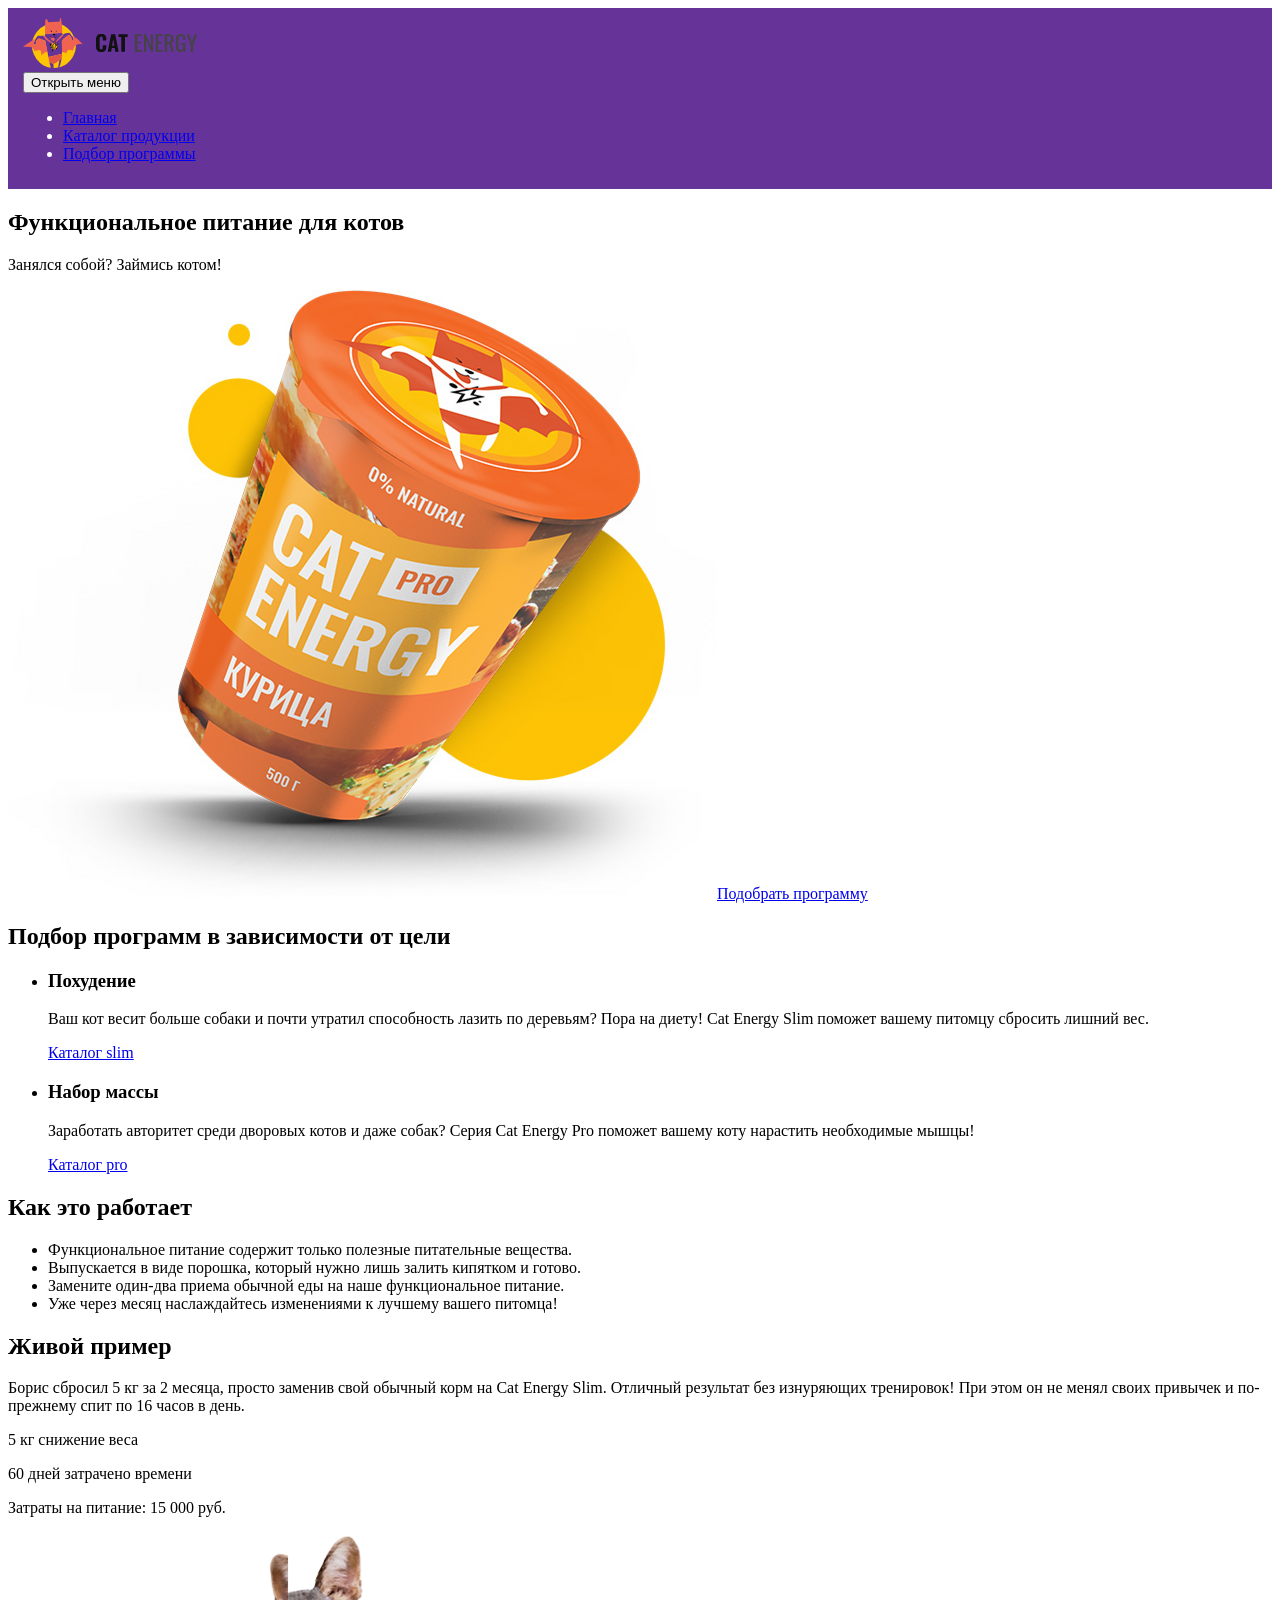
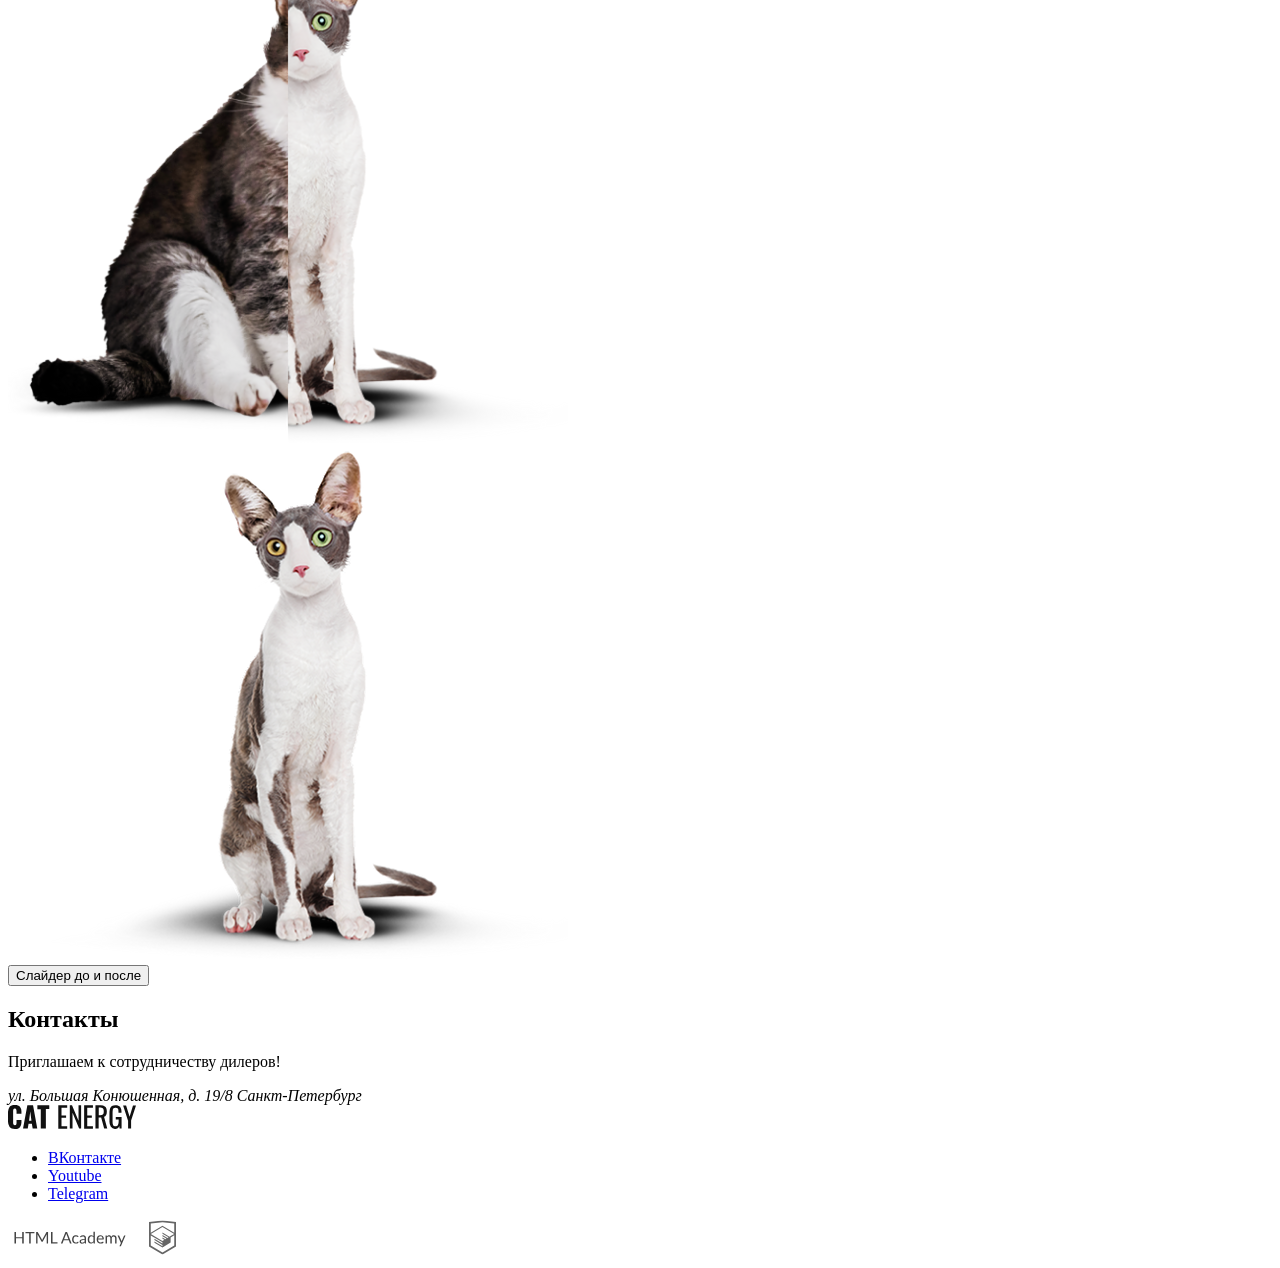
==== index.html @ 1ca6eec4 "Deploying to gh-pages from @ progkuchumov/2693979-cat-energy-2@5188cb5545fd510f7fef86320daac2f54db0b" ====
<!DOCTYPE html><html class="page" lang="ru"><head><meta charset="UTF-8"><title>Cat energy</title><meta name="viewport" content="width=device-width,initial-scale=1"><link rel="stylesheet" href="styles/styles.css"><script src="scripts/index.js" defer="defer"></script></head><body class="page__body"><header class="header"><a class="logo" href="index.html"><picture><source media="(min-width: 1440px)" width="202" height="59" type="image/svg+xml" srcset="images/logo-desktop.svg"><source media="(min-width: 768px)" width="174" height="50" type="image/svg+xml" srcset="images/logo-tablet.svg"><img src="images/logo-mobile.svg" width="190" height="38" alt="Cat energy"></picture></a><nav class="main-navigation"><button class="main-navigation__toggle" type="button"><span class="visually-hidden">Открыть меню</span></button><ul class="main-navigation__list list-reset"><li class="main-navigation__item"><a class="main-navigation__link main-navigation__link--current" href="index.html">Главная</a></li><li class="main-navigation__item"><a class="main-navigation__link" href="catalog.html">Каталог продукции</a></li><li class="main-navigation__item"><a class="main-navigation__link" href="choose.html">Подбор программы</a></li></ul></nav></header><main class="main"><section class="hero"><h1 class="hero__title title">Функциональное питание для котов</h1><p class="hero__subtitle subtitle">Занялся собой? Займись котом!</p><picture><source media="(min-width: 1440px)" width="552" height="499" type="image/png" srcset="images/hero-image-desktop@1x.png, images/hero-image-desktop@2x.png 2x"><source media="(min-width: 768px)" width="709" height="609" type="image/png" srcset="images/hero-image-tablet@1x.png, images/hero-image-tablet@2x.png 2x"><img class="hero__image" src="images/hero-image-mobile@1x.png" srcset="images/hero-image-mobile@2x.png 2x" width="280" height="270" alt="Cat Energy pro со вкусом курицы"></picture><a class="hero__button button" href="choose.html">Подобрать программу</a></section><section class="catalog-promo"><h2 class="visually-hidden">Подбор программ в зависимости от цели</h2><ul class="catalog-promo__list list-reset"><li class="catalog-promo__item"><h3 class="catalog-promo__title catalog-promo__title--primary title">Похудение</h3><p class="catalog-promo__text">Ваш кот весит больше собаки и почти утратил способность лазить по деревьям? Пора на диету! Cat Energy Slim поможет вашему питомцу сбросить лишний вес.</p><a class="catalog-promo__link" href="catalog.html">Каталог slim</a></li><li class="catalog-promo__item"><h3 class="catalog-promo__title catalog-promo__title--secondary title">Набор массы</h3><p class="catalog-promo__text">Заработать авторитет среди дворовых котов и даже собак? Серия Cat Energy Pro поможет вашему коту нарастить необходимые мышцы!</p><a class="catalog-promo__link" href="catalog.html">Каталог pro</a></li></ul></section><section class="advantages"><h2 class="advantages__title title">Как это работает</h2><ul class="advantages__list list-reset"><li class="advantages__item advantages__item--first">Функциональное питание содержит только полезные питательные вещества.</li><li class="advantages__item advantages__item--second">Выпускается в виде порошка, который нужно лишь залить кипятком и готово.</li><li class="advantages__item advantages__item--third">Замените один-два приема обычной еды на наше функциональное питание.</li><li class="advantages__item advantages__item--fourth">Уже через месяц наслаждайтесь изменениями к лучшему вашего питомца!</li></ul></section><section class="example"><h2 class="example__title title">Живой пример</h2><p class="example__text">Борис сбросил 5 кг за 2 месяца, просто заменив свой обычный корм на Cat Energy Slim. Отличный результат без изнуряющих тренировок! При этом он не менял своих привычек и по-прежнему спит по 16 часов в день.</p><p class="example__result result"><span class="result__accent">5 кг</span> снижение веса</p><p class="example__result result"><span class="result__accent">60 дней</span> затрачено времени</p><p class="example__expenses">Затраты на питание: 15 000 руб.</p><div class="example__result-slider slider"><div class="slider__slide slider__slide--before"><picture><source media="(min-width: 768px)" width="560" height="512" type="image/png" srcset="images/cat-slider-before-tablet-desktop@1x.png, images/cat-slider-before-tablet-desktop@2x.png 2x"><img src="images/cat-slider-before-mobile@1x.png" srcset="images/cat-slider-before-mobile@2x.png 2x" width="280" height="256" alt="Кот до похудения"></picture></div><div class="slider__slide slider__slide--after"><picture><source media="(min-width: 768px)" width="560" height="512" type="image/png" srcset="images/cat-slider-after-tablet-desktop@1x.png, images/cat-slider-after-tablet-desktop@2x.png 2x"><img src="images/cat-slider-after-mobile@1x.png" srcset="images/cat-slider-after-mobile@2x.png 2x" width="280" height="256" alt="Кот после похудения"></picture></div><button class="slider__button" type="button"><span class="visually-hidden">Слайдер до и после</span></button></div></section><section class="contacts"><h2 class="visually-hidden">Контакты</h2><p class="contacts__description">Приглашаем к сотрудничеству дилеров!</p><address class="contacts__address">ул. Большая Конюшенная, д. 19/8 Санкт-Петербург</address><div class="contacts__map"></div></section></main><footer class="footer"><a class="footer__logo" href="index.html"><img src="images/footer-logo.svg" width="128" height="24" alt="Cat energy"></a><ul class="footer__social social"><li class="social__item"><a class="social__link social__link--vk" href="https://vk.com/htmlacademy"><span class="visually-hidden">ВКонтакте</span></a></li><li class="social__item"><a class="social__link social__link--youtube" href="https://www.youtube.com/user/htmlacademyru"><span class="visually-hidden">Youtube</span></a></li><li class="social__item"><a class="social__link social__link--telegram" href="https://t.me/htmlacademy"><span class="visually-hidden">Telegram</span></a></li></ul><a class="footer__html-academy" href="https://htmlacademy.ru/"><picture><source media="(min-width: 768px)" width="168" height="37" type="image/svg+xml" srcset="images/html-academy-logo-tablet-desktop.svg"><img src="images/html-academy-logo-mobile.svg" width="280" height="34" alt="HTML Academy"></picture></a></footer></body></html>
---- styles/styles.css ----
.header{color:#fff;background-color:#639;padding:10px 15px}
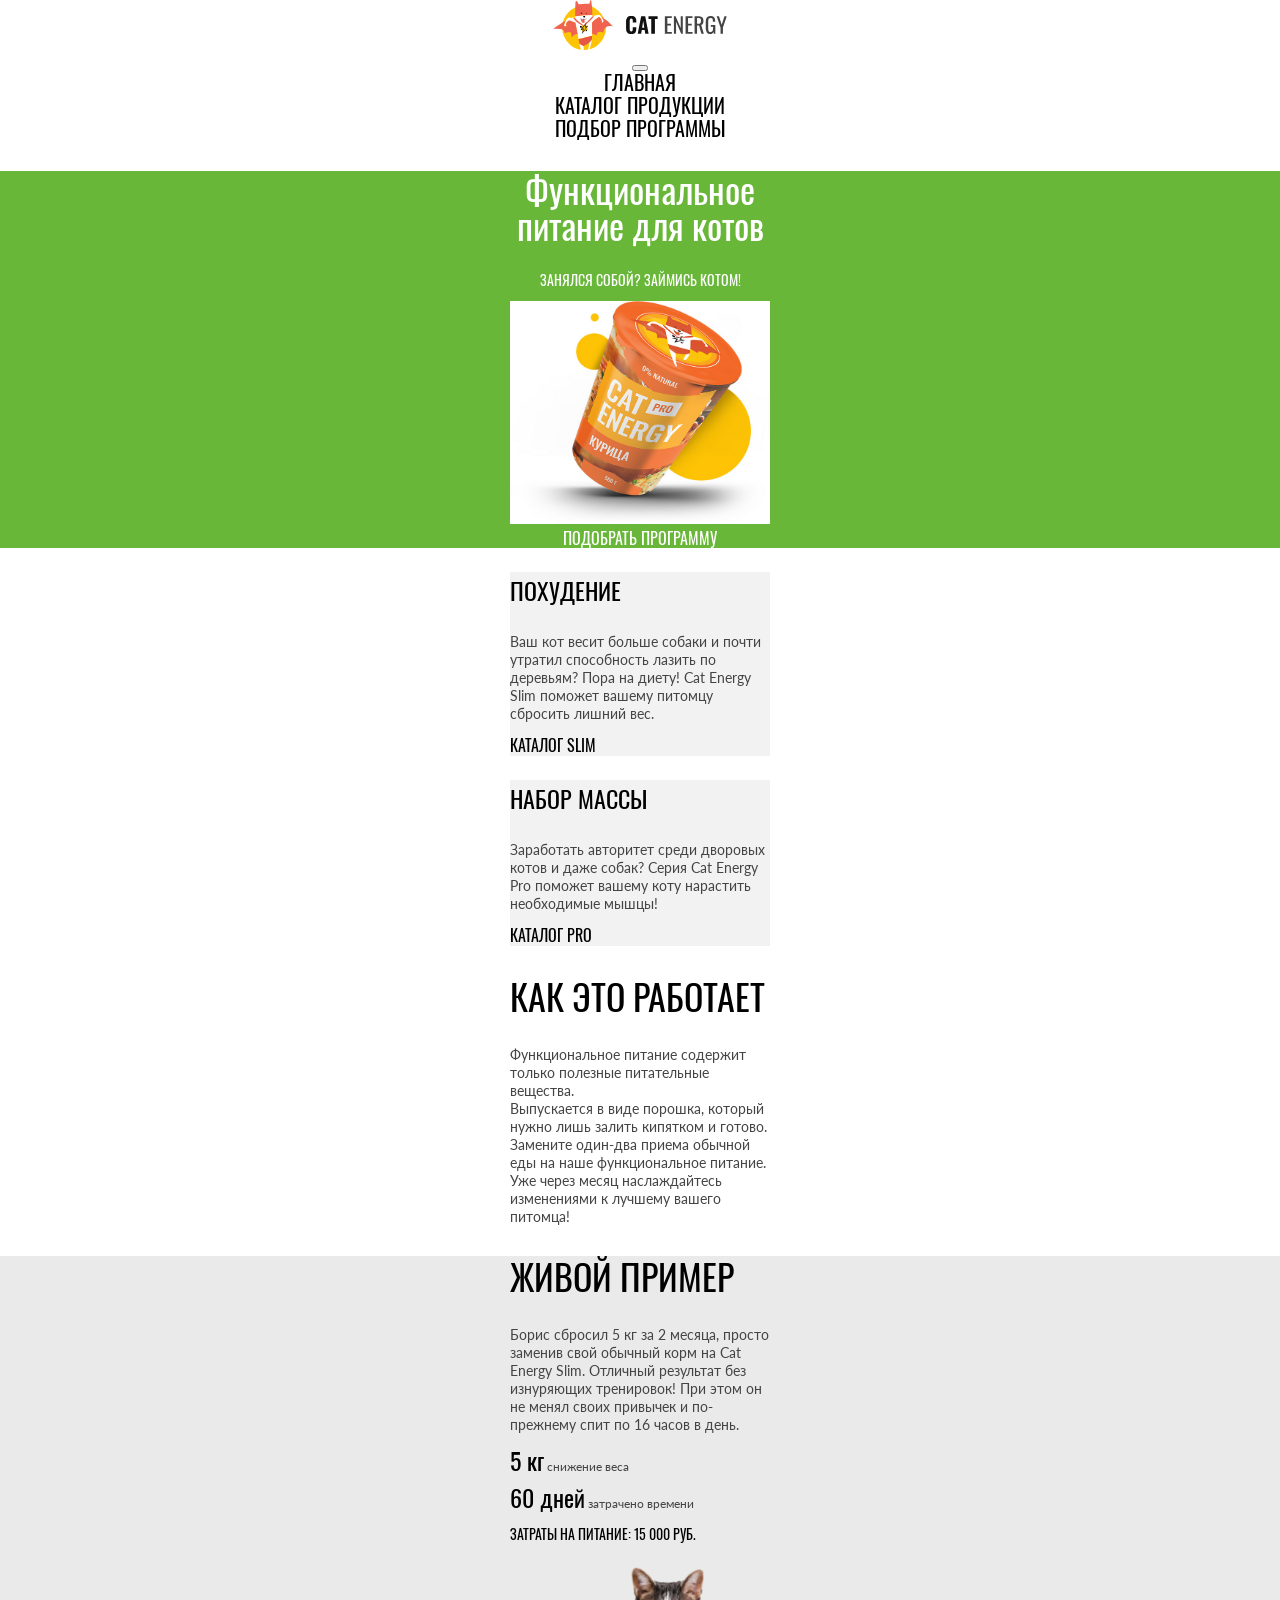
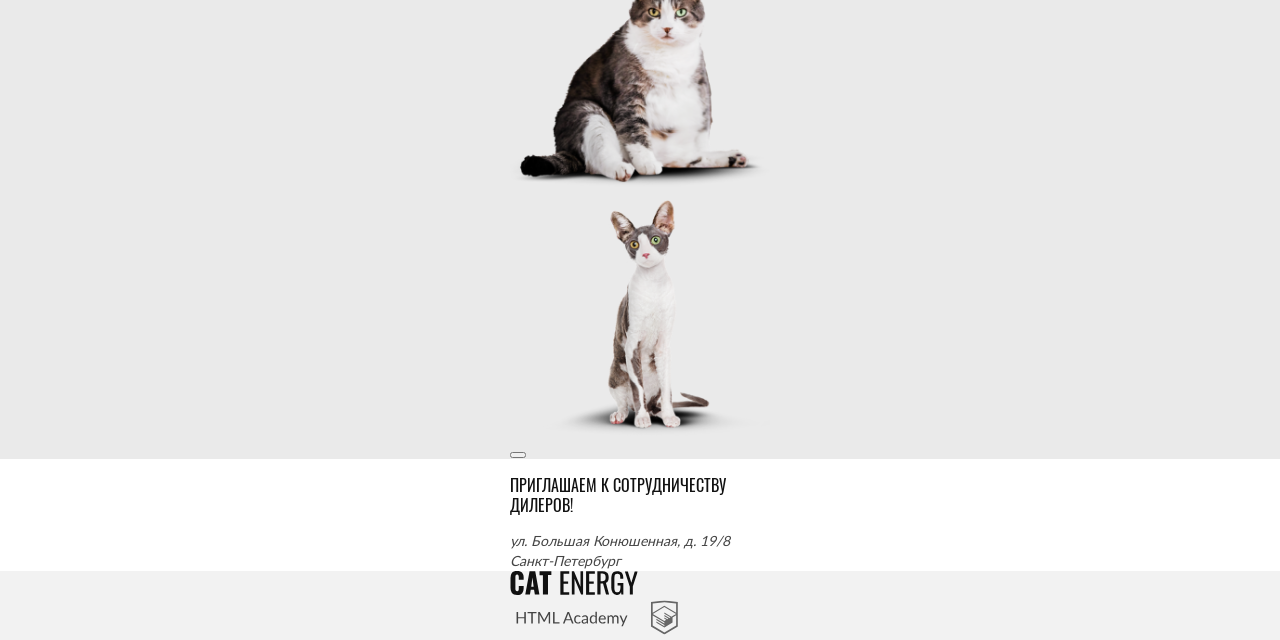
==== commit 53d2524b: "Deploying to gh-pages from @ progkuchumov/2693979-cat-energy-2@ab05da2474a38be253e4e93cb36af261004c0" ====
--- a/index.html
+++ b/index.html
@@ -1 +1 @@
-<!DOCTYPE html><html class="page" lang="ru"><head><meta charset="UTF-8"><title>Cat energy</title><meta name="viewport" content="width=device-width,initial-scale=1"><link rel="stylesheet" href="styles/styles.css"><script src="scripts/index.js" defer="defer"></script></head><body class="page__body"><header class="header"><a class="logo" href="index.html"><picture><source media="(min-width: 1440px)" width="202" height="59" type="image/svg+xml" srcset="images/logo-desktop.svg"><source media="(min-width: 768px)" width="174" height="50" type="image/svg+xml" srcset="images/logo-tablet.svg"><img src="images/logo-mobile.svg" width="190" height="38" alt="Cat energy"></picture></a><nav class="main-navigation"><button class="main-navigation__toggle" type="button"><span class="visually-hidden">Открыть меню</span></button><ul class="main-navigation__list list-reset"><li class="main-navigation__item"><a class="main-navigation__link main-navigation__link--current" href="index.html">Главная</a></li><li class="main-navigation__item"><a class="main-navigation__link" href="catalog.html">Каталог продукции</a></li><li class="main-navigation__item"><a class="main-navigation__link" href="choose.html">Подбор программы</a></li></ul></nav></header><main class="main"><section class="hero"><h1 class="hero__title title">Функциональное питание для котов</h1><p class="hero__subtitle subtitle">Занялся собой? Займись котом!</p><picture><source media="(min-width: 1440px)" width="552" height="499" type="image/png" srcset="images/hero-image-desktop@1x.png, images/hero-image-desktop@2x.png 2x"><source media="(min-width: 768px)" width="709" height="609" type="image/png" srcset="images/hero-image-tablet@1x.png, images/hero-image-tablet@2x.png 2x"><img class="hero__image" src="images/hero-image-mobile@1x.png" srcset="images/hero-image-mobile@2x.png 2x" width="280" height="270" alt="Cat Energy pro со вкусом курицы"></picture><a class="hero__button button" href="choose.html">Подобрать программу</a></section><section class="catalog-promo"><h2 class="visually-hidden">Подбор программ в зависимости от цели</h2><ul class="catalog-promo__list list-reset"><li class="catalog-promo__item"><h3 class="catalog-promo__title catalog-promo__title--primary title">Похудение</h3><p class="catalog-promo__text">Ваш кот весит больше собаки и почти утратил способность лазить по деревьям? Пора на диету! Cat Energy Slim поможет вашему питомцу сбросить лишний вес.</p><a class="catalog-promo__link" href="catalog.html">Каталог slim</a></li><li class="catalog-promo__item"><h3 class="catalog-promo__title catalog-promo__title--secondary title">Набор массы</h3><p class="catalog-promo__text">Заработать авторитет среди дворовых котов и даже собак? Серия Cat Energy Pro поможет вашему коту нарастить необходимые мышцы!</p><a class="catalog-promo__link" href="catalog.html">Каталог pro</a></li></ul></section><section class="advantages"><h2 class="advantages__title title">Как это работает</h2><ul class="advantages__list list-reset"><li class="advantages__item advantages__item--first">Функциональное питание содержит только полезные питательные вещества.</li><li class="advantages__item advantages__item--second">Выпускается в виде порошка, который нужно лишь залить кипятком и готово.</li><li class="advantages__item advantages__item--third">Замените один-два приема обычной еды на наше функциональное питание.</li><li class="advantages__item advantages__item--fourth">Уже через месяц наслаждайтесь изменениями к лучшему вашего питомца!</li></ul></section><section class="example"><h2 class="example__title title">Живой пример</h2><p class="example__text">Борис сбросил 5 кг за 2 месяца, просто заменив свой обычный корм на Cat Energy Slim. Отличный результат без изнуряющих тренировок! При этом он не менял своих привычек и по-прежнему спит по 16 часов в день.</p><p class="example__result result"><span class="result__accent">5 кг</span> снижение веса</p><p class="example__result result"><span class="result__accent">60 дней</span> затрачено времени</p><p class="example__expenses">Затраты на питание: 15 000 руб.</p><div class="example__result-slider slider"><div class="slider__slide slider__slide--before"><picture><source media="(min-width: 768px)" width="560" height="512" type="image/png" srcset="images/cat-slider-before-tablet-desktop@1x.png, images/cat-slider-before-tablet-desktop@2x.png 2x"><img src="images/cat-slider-before-mobile@1x.png" srcset="images/cat-slider-before-mobile@2x.png 2x" width="280" height="256" alt="Кот до похудения"></picture></div><div class="slider__slide slider__slide--after"><picture><source media="(min-width: 768px)" width="560" height="512" type="image/png" srcset="images/cat-slider-after-tablet-desktop@1x.png, images/cat-slider-after-tablet-desktop@2x.png 2x"><img src="images/cat-slider-after-mobile@1x.png" srcset="images/cat-slider-after-mobile@2x.png 2x" width="280" height="256" alt="Кот после похудения"></picture></div><button class="slider__button" type="button"><span class="visually-hidden">Слайдер до и после</span></button></div></section><section class="contacts"><h2 class="visually-hidden">Контакты</h2><p class="contacts__description">Приглашаем к сотрудничеству дилеров!</p><address class="contacts__address">ул. Большая Конюшенная, д. 19/8 Санкт-Петербург</address><div class="contacts__map"></div></section></main><footer class="footer"><a class="footer__logo" href="index.html"><img src="images/footer-logo.svg" width="128" height="24" alt="Cat energy"></a><ul class="footer__social social"><li class="social__item"><a class="social__link social__link--vk" href="https://vk.com/htmlacademy"><span class="visually-hidden">ВКонтакте</span></a></li><li class="social__item"><a class="social__link social__link--youtube" href="https://www.youtube.com/user/htmlacademyru"><span class="visually-hidden">Youtube</span></a></li><li class="social__item"><a class="social__link social__link--telegram" href="https://t.me/htmlacademy"><span class="visually-hidden">Telegram</span></a></li></ul><a class="footer__html-academy" href="https://htmlacademy.ru/"><picture><source media="(min-width: 768px)" width="168" height="37" type="image/svg+xml" srcset="images/html-academy-logo-tablet-desktop.svg"><img src="images/html-academy-logo-mobile.svg" width="280" height="34" alt="HTML Academy"></picture></a></footer></body></html>+<!DOCTYPE html><html class="page" lang="ru"><head><meta charset="UTF-8"><title>Cat energy</title><meta name="viewport" content="width=device-width,initial-scale=1"><link rel="stylesheet" href="styles/styles.css"><link rel="icon" href="favicon.ico"><link rel="icon" href="favicons/icon.svg" type="image/svg+xml"><link rel="apple-touch-icon" href="favicons/180.png"><link rel="manifest" href="manifest.webmanifest"><script src="scripts/index.js" defer="defer"></script></head><body class="page__body"><header class="header page__container"><a class="logo" href="index.html"><picture><source media="(min-width: 1440px)" width="202" height="59" type="image/svg+xml" srcset="images/logo-desktop.svg"><source media="(min-width: 768px)" width="174" height="50" type="image/svg+xml" srcset="images/logo-tablet.svg"><img src="images/logo-mobile.svg" width="190" height="38" alt="Cat energy"></picture></a><nav class="main-navigation"><button class="main-navigation__toggle" type="button"><span class="visually-hidden">Открыть меню</span></button><ul class="main-navigation__list list-reset"><li class="main-navigation__item"><a class="main-navigation__link main-navigation__link--current" href="index.html">Главная</a></li><li class="main-navigation__item"><a class="main-navigation__link" href="catalog.html">Каталог продукции</a></li><li class="main-navigation__item"><a class="main-navigation__link" href="choose.html">Подбор программы</a></li></ul></nav></header><main class="main"><section class="hero"><div class="page__container"><h1 class="hero__title">Функциональное питание для котов</h1><p class="hero__subtitle">Занялся собой? Займись котом!</p><picture><source media="(min-width: 1440px)" width="552" height="499" type="image/png" srcset="images/hero-image-desktop@1x.png, images/hero-image-desktop@2x.png 2x"><source media="(min-width: 768px)" width="709" height="609" type="image/png" srcset="images/hero-image-tablet@1x.png, images/hero-image-tablet@2x.png 2x"><img class="hero__image" src="images/hero-image-mobile@1x.png" srcset="images/hero-image-mobile@2x.png 2x" width="280" height="270" alt="Cat Energy pro со вкусом курицы"></picture><a class="hero__button button" href="choose.html">Подобрать программу</a></div></section><section class="catalog-promo page__container"><h2 class="visually-hidden">Подбор программ в зависимости от цели</h2><ul class="catalog-promo__list list-reset"><li class="catalog-promo__item"><h3 class="catalog-promo__title catalog-promo__title--primary">Похудение</h3><p class="catalog-promo__text">Ваш кот весит больше собаки и почти утратил способность лазить по деревьям? Пора на диету! Cat Energy Slim поможет вашему питомцу сбросить лишний вес.</p><a class="catalog-promo__link" href="catalog.html">Каталог slim</a></li><li class="catalog-promo__item"><h3 class="catalog-promo__title catalog-promo__title--secondary title">Набор массы</h3><p class="catalog-promo__text">Заработать авторитет среди дворовых котов и даже собак? Серия Cat Energy Pro поможет вашему коту нарастить необходимые мышцы!</p><a class="catalog-promo__link" href="catalog.html">Каталог pro</a></li></ul></section><section class="advantages page__container"><h2 class="advantages__title">Как это работает</h2><ul class="advantages__list list-reset"><li class="advantages__item advantages__item--first">Функциональное питание содержит только полезные питательные вещества.</li><li class="advantages__item advantages__item--second">Выпускается в виде порошка, который нужно лишь залить кипятком и готово.</li><li class="advantages__item advantages__item--third">Замените один-два приема обычной еды на наше функциональное питание.</li><li class="advantages__item advantages__item--fourth">Уже через месяц наслаждайтесь изменениями к лучшему вашего питомца!</li></ul></section><section class="example"><div class="page__container"><h2 class="example__title">Живой пример</h2><p class="example__text">Борис сбросил 5 кг за 2 месяца, просто заменив свой обычный корм на Cat Energy Slim. Отличный результат без изнуряющих тренировок! При этом он не менял своих привычек и по-прежнему спит по 16 часов в день.</p><p class="example__result result"><span class="result__accent">5 кг</span> снижение веса</p><p class="example__result result"><span class="result__accent">60 дней</span> затрачено времени</p><p class="example__expenses">Затраты на питание: 15 000 руб.</p><div class="example__result-slider slider"><div class="slider__slide slider__slide--before"><picture><source media="(min-width: 768px)" width="560" height="512" type="image/png" srcset="images/cat-slider-before-tablet-desktop@1x.png, images/cat-slider-before-tablet-desktop@2x.png 2x"><img src="images/cat-slider-before-mobile@1x.png" srcset="images/cat-slider-before-mobile@2x.png 2x" width="280" height="256" alt="Кот до похудения"></picture></div><div class="slider__slide slider__slide--after"><picture><source media="(min-width: 768px)" width="560" height="512" type="image/png" srcset="images/cat-slider-after-tablet-desktop@1x.png, images/cat-slider-after-tablet-desktop@2x.png 2x"><img src="images/cat-slider-after-mobile@1x.png" srcset="images/cat-slider-after-mobile@2x.png 2x" width="280" height="256" alt="Кот после похудения"></picture></div><button class="slider__button" type="button"><span class="visually-hidden">Слайдер до и после</span></button></div></div></section><section class="contacts"><div class="page__container"><h2 class="visually-hidden">Контакты</h2><p class="contacts__description">Приглашаем к сотрудничеству дилеров!</p><address class="contacts__address">ул. Большая Конюшенная, д. 19/8 Санкт-Петербург</address></div><div class="contacts__map"></div></section></main><footer class="footer"><div class="page__container"><a class="footer__logo" href="index.html"><img src="images/footer-logo.svg" width="128" height="24" alt="Cat energy"></a><ul class="footer__social social list-reset"><li class="social__item"><a class="social__link social__link--vk" href="https://vk.com/htmlacademy"><span class="visually-hidden">ВКонтакте</span></a></li><li class="social__item"><a class="social__link social__link--youtube" href="https://www.youtube.com/user/htmlacademyru"><span class="visually-hidden">Youtube</span></a></li><li class="social__item"><a class="social__link social__link--telegram" href="https://t.me/htmlacademy"><span class="visually-hidden">Telegram</span></a></li></ul><a class="footer__html-academy" href="https://htmlacademy.ru/intensive/adaptive"><picture><source media="(min-width: 768px)" width="168" height="37" type="image/svg+xml" srcset="images/html-academy-logo-tablet-desktop.svg"><img src="images/html-academy-logo-mobile.svg" width="280" height="34" alt="HTML Academy"></picture></a></div></footer></body></html>
--- a/styles/styles.css
+++ b/styles/styles.css
@@ -1 +1 @@
-.header{color:#fff;background-color:#639;padding:10px 15px}+@font-face{font-family:Lato;font-weight:400;font-style:normal;src:url(../fonts/lato/Lato-Regular.woff2)format("woff2");font-display:swap}@font-face{font-family:Oswald;font-weight:400;font-style:normal;src:url(../fonts/oswald/oswaldregular.woff2)format("woff2");font-display:swap}*,:before,:after{box-sizing:border-box}body{color:#444;margin:0;font-family:Lato,sans-serif;font-size:14px;line-height:18px}img{object-fit:contain;max-width:100%;height:auto}.visually-hidden{white-space:nowrap;-webkit-clip-path:inset(100%);clip-path:inset(100%);clip:rect(0 0 0 0);border:0;width:1px;height:1px;margin:-1px;padding:0;position:absolute;overflow:hidden}.list-reset{margin:0;padding:0;list-style:none}.button{color:#fff;text-transform:uppercase;text-align:center;cursor:pointer;background-color:#68b738;border:none;width:100%;font-family:Oswald,sans-serif;font-size:16px;font-weight:400;line-height:20px;text-decoration:none;display:block}.button--accent{color:#444;background-color:#f2f2f2}.button--big{font-size:20px;line-height:26px}.page__container{max-width:300px;margin:0 auto;padding:0 20px}.header{text-align:center}.logo{display:block}.main-navigation__link{color:#000;text-transform:uppercase;font-family:Oswald,sans-serif;font-size:20px;font-weight:400;line-height:20px;text-decoration:none}.main{margin:0}.hero{text-align:center;background-color:#68b738}.hero__title{color:#fff;font-family:Oswald,sans-serif;font-size:36px;font-weight:400;line-height:36px}.hero__subtitle{color:#fff;text-transform:uppercase;font-family:Oswald,sans-serif;font-size:14px;font-weight:400;line-height:14px}.catalog-promo__item{background-color:#f2f2f2}.catalog-promo__title{color:#000;text-transform:uppercase;font-family:Oswald,sans-serif;font-size:24px;font-weight:400;line-height:37px}.catalog-promo__link{color:#000;text-transform:uppercase;font-family:Oswald,sans-serif;font-size:16px;font-weight:400;line-height:16px;text-decoration:none}.catalog__title{color:#000;font-family:Oswald,sans-serif;font-size:36px;font-weight:400;line-height:36px}.product-card--add{text-align:center}.product-card__product-link,.product-card__show-more{text-decoration:none}.product-card__title,.product-card__accent{text-transform:uppercase;font-family:Oswald,sans-serif;font-size:16px;font-weight:400;line-height:20px}.product-card__title{color:#222}.product-card__parameters,.product-card__show-more{color:#444;font-family:Lato,sans-serif;font-size:12px;font-weight:400;line-height:16px}.product-card__accent{color:#111}.additional-catalog__title{color:#000;font-family:Oswald,sans-serif;font-size:24px;font-weight:400;line-height:24px}.additional-product__title{color:#222;text-transform:uppercase;font-family:Oswald,sans-serif;font-size:16px;font-weight:400;line-height:16px}.additional-product__parameters{color:#444;font-family:Lato,sans-serif;font-size:14px;font-weight:400;line-height:14px}.promo{text-align:center;background-color:#68b738}.promo__text{color:#fff;font-family:Lato,sans-serif;font-size:16px;font-weight:400;line-height:20px}.subscription__title{color:#000;font-family:Oswald,sans-serif;font-size:24px;font-weight:400;line-height:24px}.subscription__text{color:#000;font-family:Oswald,sans-serif;font-size:16px;font-weight:400;line-height:24px}.advantages__title{color:#000;text-transform:uppercase;font-family:Oswald,sans-serif;font-size:36px;font-weight:400;line-height:40px}.example{background-color:#eaeaea}.example__title{color:#000;text-transform:uppercase;font-family:Oswald,sans-serif;font-size:36px;font-weight:400;line-height:40px}.example__expenses{color:#000;text-transform:uppercase;font-family:Oswald,sans-serif;font-size:14px;font-weight:400;line-height:20px}.result{color:#444;font-family:Lato,sans-serif;font-size:12px;font-weight:400;line-height:100%}.result__accent{color:#000;font-family:Oswald,sans-serif;font-size:24px;font-weight:400;line-height:24px}.slider{margin:0}.contacts--inner-page{background-color:#f2f2f2}.contacts__description{color:#111;text-transform:uppercase;font-family:Oswald,sans-serif;font-size:16px;font-weight:400;line-height:20px}.contacts__address{color:#444;font-family:Lato,sans-serif;font-size:14px;font-weight:400;line-height:20px}.footer{background-color:#f2f2f2}.social{margin:0}
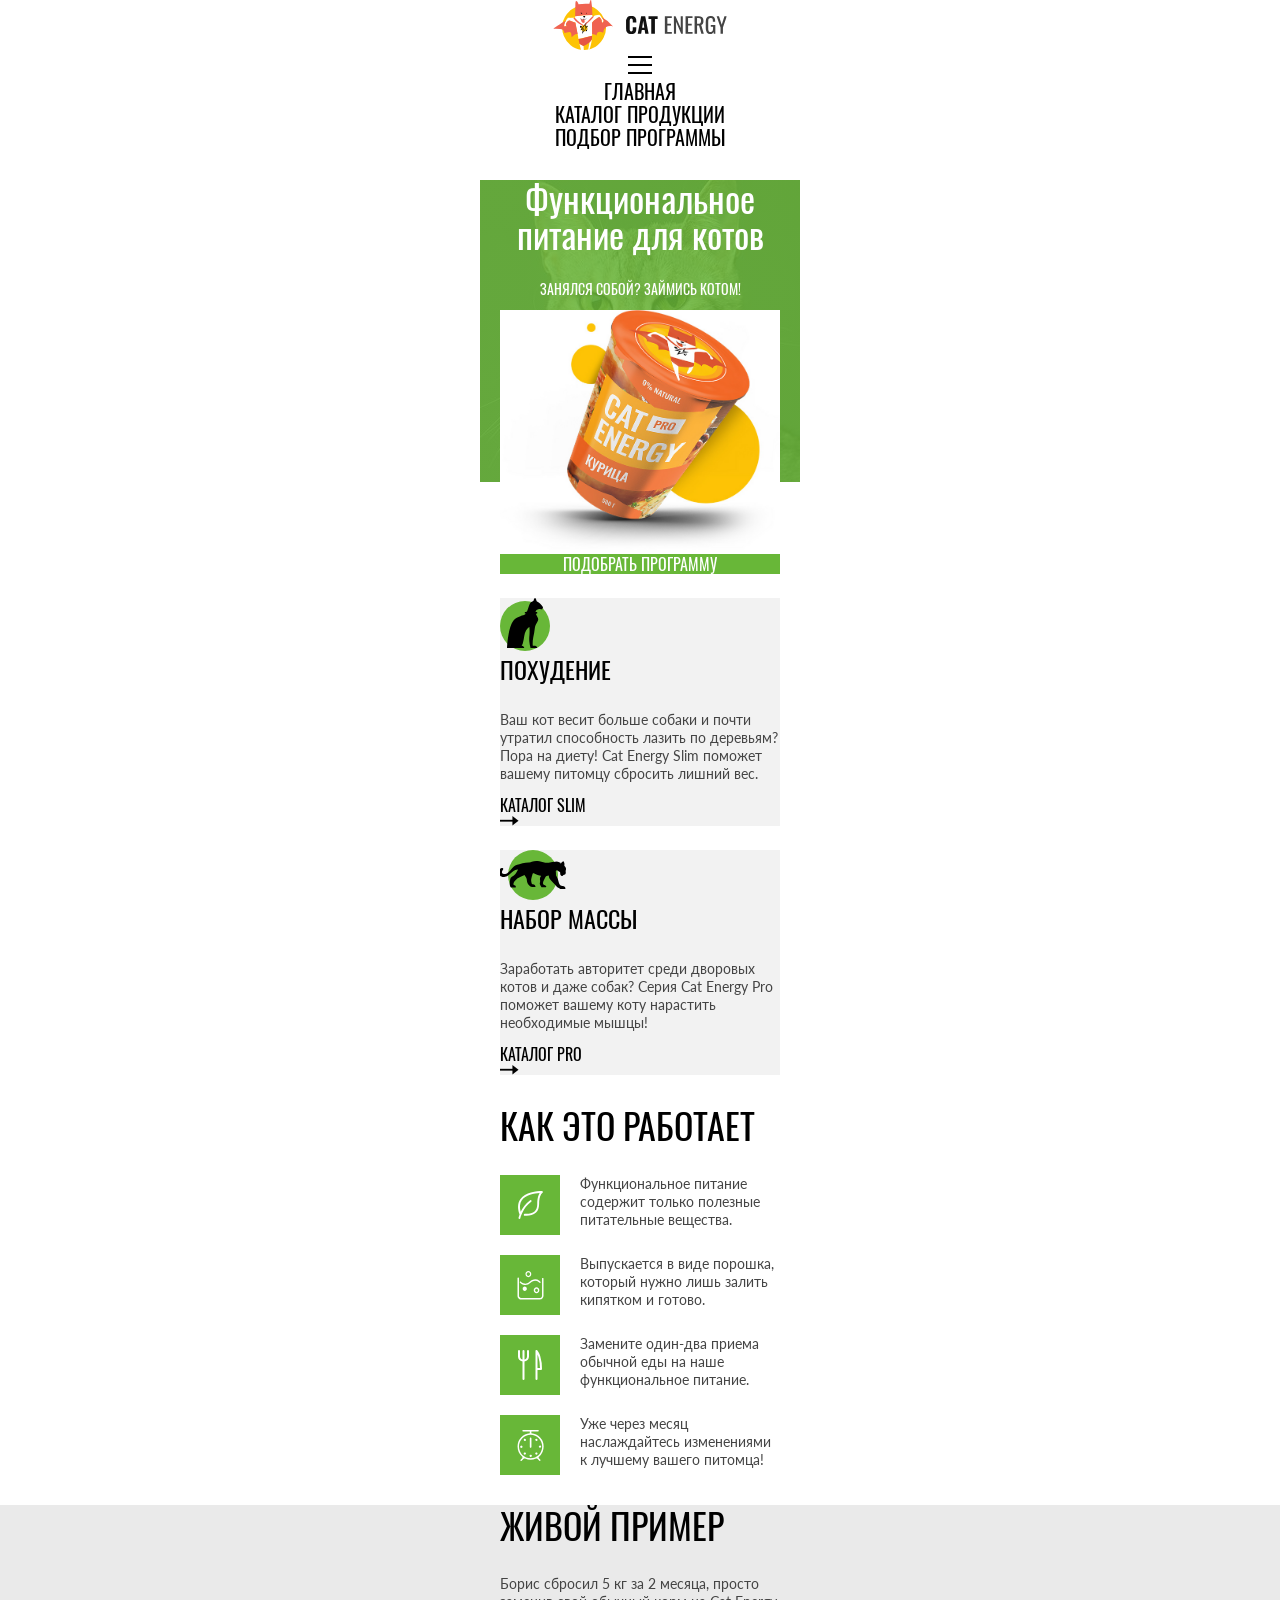
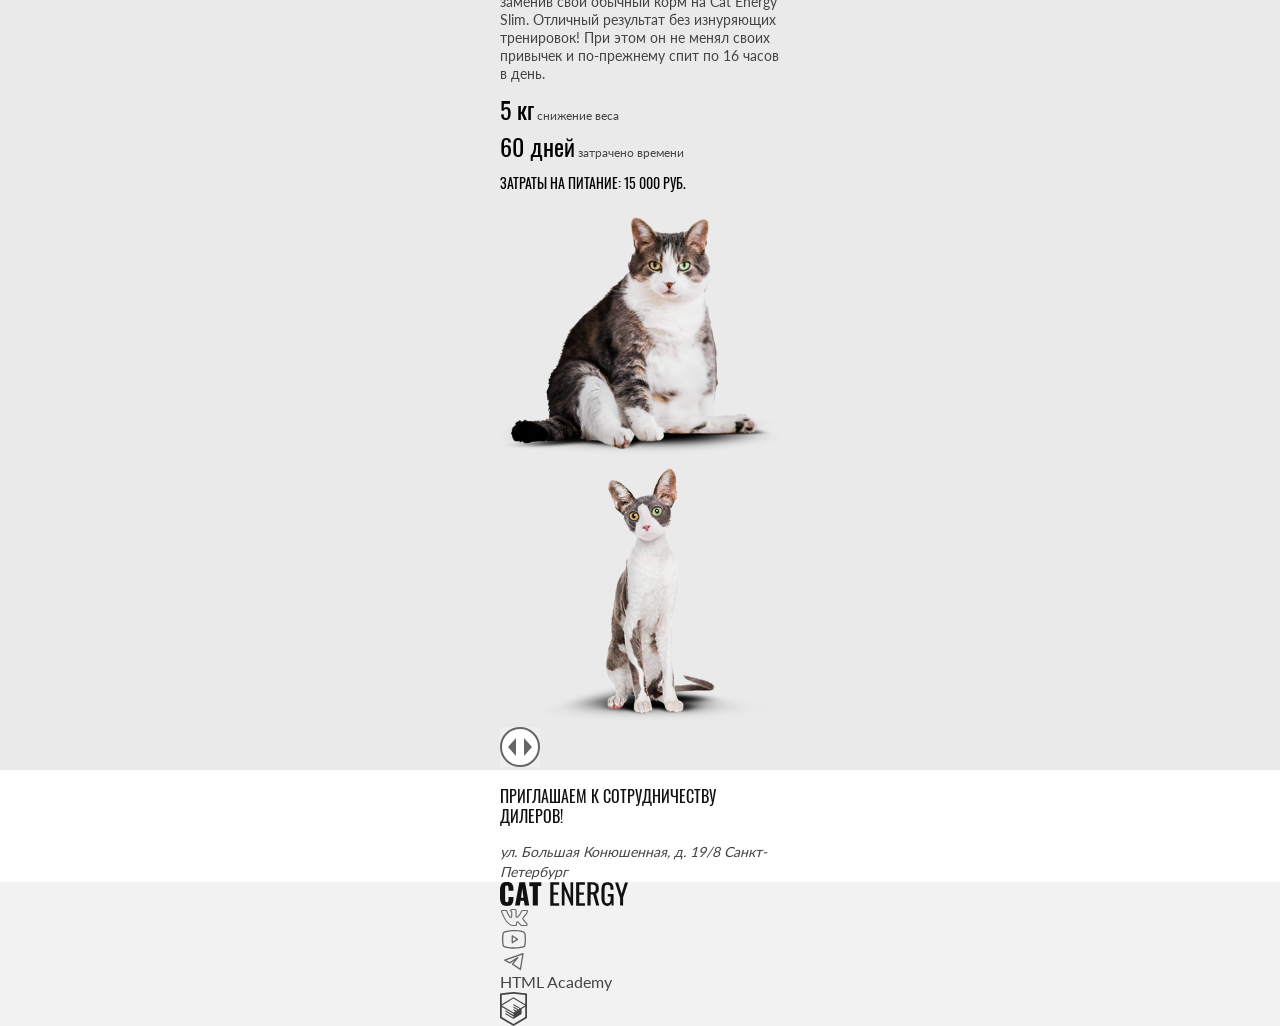
==== commit cd0302bc: "Deploying to gh-pages from @ progkuchumov/2693979-cat-energy-2@e98a1082e780765ba731208719678a8fec3c1" ====
--- a/index.html
+++ b/index.html
@@ -1 +1 @@
-<!DOCTYPE html><html class="page" lang="ru"><head><meta charset="UTF-8"><title>Cat energy</title><meta name="viewport" content="width=device-width,initial-scale=1"><link rel="stylesheet" href="styles/styles.css"><link rel="icon" href="favicon.ico"><link rel="icon" href="favicons/icon.svg" type="image/svg+xml"><link rel="apple-touch-icon" href="favicons/180.png"><link rel="manifest" href="manifest.webmanifest"><script src="scripts/index.js" defer="defer"></script></head><body class="page__body"><header class="header page__container"><a class="logo" href="index.html"><picture><source media="(min-width: 1440px)" width="202" height="59" type="image/svg+xml" srcset="images/logo-desktop.svg"><source media="(min-width: 768px)" width="174" height="50" type="image/svg+xml" srcset="images/logo-tablet.svg"><img src="images/logo-mobile.svg" width="190" height="38" alt="Cat energy"></picture></a><nav class="main-navigation"><button class="main-navigation__toggle" type="button"><span class="visually-hidden">Открыть меню</span></button><ul class="main-navigation__list list-reset"><li class="main-navigation__item"><a class="main-navigation__link main-navigation__link--current" href="index.html">Главная</a></li><li class="main-navigation__item"><a class="main-navigation__link" href="catalog.html">Каталог продукции</a></li><li class="main-navigation__item"><a class="main-navigation__link" href="choose.html">Подбор программы</a></li></ul></nav></header><main class="main"><section class="hero"><div class="page__container"><h1 class="hero__title">Функциональное питание для котов</h1><p class="hero__subtitle">Занялся собой? Займись котом!</p><picture><source media="(min-width: 1440px)" width="552" height="499" type="image/png" srcset="images/hero-image-desktop@1x.png, images/hero-image-desktop@2x.png 2x"><source media="(min-width: 768px)" width="709" height="609" type="image/png" srcset="images/hero-image-tablet@1x.png, images/hero-image-tablet@2x.png 2x"><img class="hero__image" src="images/hero-image-mobile@1x.png" srcset="images/hero-image-mobile@2x.png 2x" width="280" height="270" alt="Cat Energy pro со вкусом курицы"></picture><a class="hero__button button" href="choose.html">Подобрать программу</a></div></section><section class="catalog-promo page__container"><h2 class="visually-hidden">Подбор программ в зависимости от цели</h2><ul class="catalog-promo__list list-reset"><li class="catalog-promo__item"><h3 class="catalog-promo__title catalog-promo__title--primary">Похудение</h3><p class="catalog-promo__text">Ваш кот весит больше собаки и почти утратил способность лазить по деревьям? Пора на диету! Cat Energy Slim поможет вашему питомцу сбросить лишний вес.</p><a class="catalog-promo__link" href="catalog.html">Каталог slim</a></li><li class="catalog-promo__item"><h3 class="catalog-promo__title catalog-promo__title--secondary title">Набор массы</h3><p class="catalog-promo__text">Заработать авторитет среди дворовых котов и даже собак? Серия Cat Energy Pro поможет вашему коту нарастить необходимые мышцы!</p><a class="catalog-promo__link" href="catalog.html">Каталог pro</a></li></ul></section><section class="advantages page__container"><h2 class="advantages__title">Как это работает</h2><ul class="advantages__list list-reset"><li class="advantages__item advantages__item--first">Функциональное питание содержит только полезные питательные вещества.</li><li class="advantages__item advantages__item--second">Выпускается в виде порошка, который нужно лишь залить кипятком и готово.</li><li class="advantages__item advantages__item--third">Замените один-два приема обычной еды на наше функциональное питание.</li><li class="advantages__item advantages__item--fourth">Уже через месяц наслаждайтесь изменениями к лучшему вашего питомца!</li></ul></section><section class="example"><div class="page__container"><h2 class="example__title">Живой пример</h2><p class="example__text">Борис сбросил 5 кг за 2 месяца, просто заменив свой обычный корм на Cat Energy Slim. Отличный результат без изнуряющих тренировок! При этом он не менял своих привычек и по-прежнему спит по 16 часов в день.</p><p class="example__result result"><span class="result__accent">5 кг</span> снижение веса</p><p class="example__result result"><span class="result__accent">60 дней</span> затрачено времени</p><p class="example__expenses">Затраты на питание: 15 000 руб.</p><div class="example__result-slider slider"><div class="slider__slide slider__slide--before"><picture><source media="(min-width: 768px)" width="560" height="512" type="image/png" srcset="images/cat-slider-before-tablet-desktop@1x.png, images/cat-slider-before-tablet-desktop@2x.png 2x"><img src="images/cat-slider-before-mobile@1x.png" srcset="images/cat-slider-before-mobile@2x.png 2x" width="280" height="256" alt="Кот до похудения"></picture></div><div class="slider__slide slider__slide--after"><picture><source media="(min-width: 768px)" width="560" height="512" type="image/png" srcset="images/cat-slider-after-tablet-desktop@1x.png, images/cat-slider-after-tablet-desktop@2x.png 2x"><img src="images/cat-slider-after-mobile@1x.png" srcset="images/cat-slider-after-mobile@2x.png 2x" width="280" height="256" alt="Кот после похудения"></picture></div><button class="slider__button" type="button"><span class="visually-hidden">Слайдер до и после</span></button></div></div></section><section class="contacts"><div class="page__container"><h2 class="visually-hidden">Контакты</h2><p class="contacts__description">Приглашаем к сотрудничеству дилеров!</p><address class="contacts__address">ул. Большая Конюшенная, д. 19/8 Санкт-Петербург</address></div><div class="contacts__map"></div></section></main><footer class="footer"><div class="page__container"><a class="footer__logo" href="index.html"><img src="images/footer-logo.svg" width="128" height="24" alt="Cat energy"></a><ul class="footer__social social list-reset"><li class="social__item"><a class="social__link social__link--vk" href="https://vk.com/htmlacademy"><span class="visually-hidden">ВКонтакте</span></a></li><li class="social__item"><a class="social__link social__link--youtube" href="https://www.youtube.com/user/htmlacademyru"><span class="visually-hidden">Youtube</span></a></li><li class="social__item"><a class="social__link social__link--telegram" href="https://t.me/htmlacademy"><span class="visually-hidden">Telegram</span></a></li></ul><a class="footer__html-academy" href="https://htmlacademy.ru/intensive/adaptive"><picture><source media="(min-width: 768px)" width="168" height="37" type="image/svg+xml" srcset="images/html-academy-logo-tablet-desktop.svg"><img src="images/html-academy-logo-mobile.svg" width="280" height="34" alt="HTML Academy"></picture></a></div></footer></body></html>+<!DOCTYPE html><html class="page" lang="ru"><head><meta charset="UTF-8"><title>Cat energy</title><meta name="viewport" content="width=device-width,initial-scale=1"><link rel="stylesheet" href="styles/styles.css"><link rel="icon" href="favicon.ico"><link rel="icon" href="favicons/icon.svg" type="image/svg+xml"><link rel="apple-touch-icon" href="favicons/180.png"><link rel="manifest" href="manifest.webmanifest"><script src="scripts/index.js" defer="defer"></script></head><body class="page__body"><header class="header page__container"><a class="logo" href="index.html"><picture><source media="(min-width: 1440px)" width="202" height="59" type="image/svg+xml" srcset="images/logo-desktop.svg"><source media="(min-width: 768px)" width="174" height="50" type="image/svg+xml" srcset="images/logo-tablet.svg"><img src="images/logo-mobile.svg" width="190" height="38" alt="Cat energy"></picture></a><nav class="main-navigation"><button class="main-navigation__toggle" type="button"><span class="visually-hidden">Открыть меню</span></button><ul class="main-navigation__list list-reset"><li class="main-navigation__item"><a class="main-navigation__link main-navigation__link--current" href="index.html">Главная</a></li><li class="main-navigation__item"><a class="main-navigation__link" href="catalog.html">Каталог продукции</a></li><li class="main-navigation__item"><a class="main-navigation__link" href="choose.html">Подбор программы</a></li></ul></nav></header><main class="main"><section class="hero page__container"><h1 class="hero__title">Функциональное питание для котов</h1><p class="hero__subtitle">Занялся собой? Займись котом!</p><picture><source media="(min-width: 1440px)" width="552" height="499" type="image/png" srcset="images/hero-image-desktop@1x.png, images/hero-image-desktop@2x.png 2x"><source media="(min-width: 768px)" width="709" height="609" type="image/png" srcset="images/hero-image-tablet@1x.png, images/hero-image-tablet@2x.png 2x"><img class="hero__image" src="images/hero-image-mobile@1x.png" srcset="images/hero-image-mobile@2x.png 2x" width="280" height="270" alt="Cat Energy pro со вкусом курицы"></picture><a class="hero__button button" href="choose.html">Подобрать программу</a></section><section class="catalog-promo page__container"><h2 class="visually-hidden">Подбор программ в зависимости от цели</h2><ul class="catalog-promo__list list-reset"><li class="catalog-promo__item"><h3 class="catalog-promo__title catalog-promo__title--primary">Похудение</h3><p class="catalog-promo__text">Ваш кот весит больше собаки и почти утратил способность лазить по деревьям? Пора на диету! Cat Energy Slim поможет вашему питомцу сбросить лишний вес.</p><a class="catalog-promo__link" href="catalog.html">Каталог slim</a></li><li class="catalog-promo__item"><h3 class="catalog-promo__title catalog-promo__title--secondary title">Набор массы</h3><p class="catalog-promo__text">Заработать авторитет среди дворовых котов и даже собак? Серия Cat Energy Pro поможет вашему коту нарастить необходимые мышцы!</p><a class="catalog-promo__link" href="catalog.html">Каталог pro</a></li></ul></section><section class="advantages page__container"><h2 class="advantages__title">Как это работает</h2><ul class="advantages__list list-reset"><li class="advantages__item advantages__item--first">Функциональное питание содержит только полезные питательные вещества.</li><li class="advantages__item advantages__item--second">Выпускается в виде порошка, который нужно лишь залить кипятком и готово.</li><li class="advantages__item advantages__item--third">Замените один-два приема обычной еды на наше функциональное питание.</li><li class="advantages__item advantages__item--fourth">Уже через месяц наслаждайтесь изменениями к лучшему вашего питомца!</li></ul></section><section class="example"><div class="page__container"><h2 class="example__title">Живой пример</h2><p class="example__text">Борис сбросил 5 кг за 2 месяца, просто заменив свой обычный корм на Cat Energy Slim. Отличный результат без изнуряющих тренировок! При этом он не менял своих привычек и по-прежнему спит по 16 часов в день.</p><p class="example__result result"><span class="result__accent">5 кг</span> снижение веса</p><p class="example__result result"><span class="result__accent">60 дней</span> затрачено времени</p><p class="example__expenses">Затраты на питание: 15 000 руб.</p><div class="example__result-slider slider"><div class="slider__slide slider__slide--before"><picture><source media="(min-width: 768px)" width="560" height="512" type="image/png" srcset="images/cat-slider-before-tablet-desktop@1x.png, images/cat-slider-before-tablet-desktop@2x.png 2x"><img src="images/cat-slider-before-mobile@1x.png" srcset="images/cat-slider-before-mobile@2x.png 2x" width="280" height="256" alt="Кот до похудения"></picture></div><div class="slider__slide slider__slide--after"><picture><source media="(min-width: 768px)" width="560" height="512" type="image/png" srcset="images/cat-slider-after-tablet-desktop@1x.png, images/cat-slider-after-tablet-desktop@2x.png 2x"><img src="images/cat-slider-after-mobile@1x.png" srcset="images/cat-slider-after-mobile@2x.png 2x" width="280" height="256" alt="Кот после похудения"></picture></div><button class="slider__button" type="button"><span class="visually-hidden">Слайдер до и после</span></button></div></div></section><section class="contacts"><div class="page__container"><h2 class="visually-hidden">Контакты</h2><p class="contacts__description">Приглашаем к сотрудничеству дилеров!</p><address class="contacts__address">ул. Большая Конюшенная, д. 19/8 Санкт-Петербург</address></div><div class="contacts__map"></div></section></main><footer class="footer"><div class="page__container"><a class="footer__logo" href="index.html"><span class="visually-hidden">Ссылка на Cat Energy</span></a><ul class="footer__social social list-reset"><li class="social__item"><a class="social__link social__link--vk" href="https://vk.com/htmlacademy"><span class="visually-hidden">ВКонтакте</span></a></li><li class="social__item"><a class="social__link social__link--youtube" href="https://www.youtube.com/user/htmlacademyru"><span class="visually-hidden">Youtube</span></a></li><li class="social__item"><a class="social__link social__link--telegram" href="https://t.me/htmlacademy"><span class="visually-hidden">Telegram</span></a></li></ul><a class="footer__html-academy" href="https://htmlacademy.ru/intensive/adaptive">HTML Academy</a></div></footer></body></html>
--- a/styles/styles.css
+++ b/styles/styles.css
@@ -1 +1 @@
-@font-face{font-family:Lato;font-weight:400;font-style:normal;src:url(../fonts/lato/Lato-Regular.woff2)format("woff2");font-display:swap}@font-face{font-family:Oswald;font-weight:400;font-style:normal;src:url(../fonts/oswald/oswaldregular.woff2)format("woff2");font-display:swap}*,:before,:after{box-sizing:border-box}body{color:#444;margin:0;font-family:Lato,sans-serif;font-size:14px;line-height:18px}img{object-fit:contain;max-width:100%;height:auto}.visually-hidden{white-space:nowrap;-webkit-clip-path:inset(100%);clip-path:inset(100%);clip:rect(0 0 0 0);border:0;width:1px;height:1px;margin:-1px;padding:0;position:absolute;overflow:hidden}.list-reset{margin:0;padding:0;list-style:none}.button{color:#fff;text-transform:uppercase;text-align:center;cursor:pointer;background-color:#68b738;border:none;width:100%;font-family:Oswald,sans-serif;font-size:16px;font-weight:400;line-height:20px;text-decoration:none;display:block}.button--accent{color:#444;background-color:#f2f2f2}.button--big{font-size:20px;line-height:26px}.page__container{max-width:300px;margin:0 auto;padding:0 20px}.header{text-align:center}.logo{display:block}.main-navigation__link{color:#000;text-transform:uppercase;font-family:Oswald,sans-serif;font-size:20px;font-weight:400;line-height:20px;text-decoration:none}.main{margin:0}.hero{text-align:center;background-color:#68b738}.hero__title{color:#fff;font-family:Oswald,sans-serif;font-size:36px;font-weight:400;line-height:36px}.hero__subtitle{color:#fff;text-transform:uppercase;font-family:Oswald,sans-serif;font-size:14px;font-weight:400;line-height:14px}.catalog-promo__item{background-color:#f2f2f2}.catalog-promo__title{color:#000;text-transform:uppercase;font-family:Oswald,sans-serif;font-size:24px;font-weight:400;line-height:37px}.catalog-promo__link{color:#000;text-transform:uppercase;font-family:Oswald,sans-serif;font-size:16px;font-weight:400;line-height:16px;text-decoration:none}.catalog__title{color:#000;font-family:Oswald,sans-serif;font-size:36px;font-weight:400;line-height:36px}.product-card--add{text-align:center}.product-card__product-link,.product-card__show-more{text-decoration:none}.product-card__title,.product-card__accent{text-transform:uppercase;font-family:Oswald,sans-serif;font-size:16px;font-weight:400;line-height:20px}.product-card__title{color:#222}.product-card__parameters,.product-card__show-more{color:#444;font-family:Lato,sans-serif;font-size:12px;font-weight:400;line-height:16px}.product-card__accent{color:#111}.additional-catalog__title{color:#000;font-family:Oswald,sans-serif;font-size:24px;font-weight:400;line-height:24px}.additional-product__title{color:#222;text-transform:uppercase;font-family:Oswald,sans-serif;font-size:16px;font-weight:400;line-height:16px}.additional-product__parameters{color:#444;font-family:Lato,sans-serif;font-size:14px;font-weight:400;line-height:14px}.promo{text-align:center;background-color:#68b738}.promo__text{color:#fff;font-family:Lato,sans-serif;font-size:16px;font-weight:400;line-height:20px}.subscription__title{color:#000;font-family:Oswald,sans-serif;font-size:24px;font-weight:400;line-height:24px}.subscription__text{color:#000;font-family:Oswald,sans-serif;font-size:16px;font-weight:400;line-height:24px}.advantages__title{color:#000;text-transform:uppercase;font-family:Oswald,sans-serif;font-size:36px;font-weight:400;line-height:40px}.example{background-color:#eaeaea}.example__title{color:#000;text-transform:uppercase;font-family:Oswald,sans-serif;font-size:36px;font-weight:400;line-height:40px}.example__expenses{color:#000;text-transform:uppercase;font-family:Oswald,sans-serif;font-size:14px;font-weight:400;line-height:20px}.result{color:#444;font-family:Lato,sans-serif;font-size:12px;font-weight:400;line-height:100%}.result__accent{color:#000;font-family:Oswald,sans-serif;font-size:24px;font-weight:400;line-height:24px}.slider{margin:0}.contacts--inner-page{background-color:#f2f2f2}.contacts__description{color:#111;text-transform:uppercase;font-family:Oswald,sans-serif;font-size:16px;font-weight:400;line-height:20px}.contacts__address{color:#444;font-family:Lato,sans-serif;font-size:14px;font-weight:400;line-height:20px}.footer{background-color:#f2f2f2}.social{margin:0}+@font-face{font-family:Lato;font-weight:400;font-style:normal;src:url(../fonts/lato/Lato-Regular.woff2)format("woff2");font-display:swap}@font-face{font-family:Oswald;font-weight:400;font-style:normal;src:url(../fonts/oswald/oswaldregular.woff2)format("woff2");font-display:swap}*,:before,:after{box-sizing:border-box}body{color:#444;margin:0;font-family:Lato,sans-serif;font-size:14px;line-height:18px}img{object-fit:contain;max-width:100%;height:auto}.visually-hidden{white-space:nowrap;-webkit-clip-path:inset(100%);clip-path:inset(100%);clip:rect(0 0 0 0);border:0;width:1px;height:1px;margin:-1px;padding:0;position:absolute;overflow:hidden}.list-reset{margin:0;padding:0;list-style:none}.button{color:#fff;text-transform:uppercase;text-align:center;cursor:pointer;background-color:#68b738;border:none;width:100%;font-family:Oswald,sans-serif;font-size:16px;font-weight:400;line-height:20px;text-decoration:none;display:block}.button--accent{color:#444;background-color:#f2f2f2}.button--big{font-size:20px;line-height:26px}.page__container{max-width:320px;margin:0 auto;padding:0 20px}.header{text-align:center}.logo{display:block}.main-navigation__toggle{cursor:pointer;background-color:#000;border:none;width:24px;height:24px;-webkit-mask-image:url(../icons/stack.svg#toggle);mask-image:url(../icons/stack.svg#toggle);-webkit-mask-size:cover;mask-size:cover;-webkit-mask-repeat:no-repeat;mask-repeat:no-repeat}.main-navigation__toggle:hover,.main-navigation__toggle:focus{background-color:#68b738}.main-navigation__toggle:active{opacity:.3}.main-navigation__link{color:#000;text-transform:uppercase;font-family:Oswald,sans-serif;font-size:20px;font-weight:400;line-height:20px;text-decoration:none}.main{margin:0}.hero{text-align:center;position:relative}.hero:before{content:"";z-index:-1;background:linear-gradient(#68b738d9,#68b738d9),url(../images/hero-bg-mobile@1x.jpg) top no-repeat;width:320px;height:302px;position:absolute;top:0;left:0}.hero__title,.hero__subtitle{color:#fff;font-family:Oswald,sans-serif;font-weight:400}.hero__title{font-size:36px;line-height:36px}.hero__subtitle{text-transform:uppercase;font-size:14px;line-height:14px}.catalog-promo__item{background-color:#f2f2f2}.catalog-promo__title,.catalog-promo__link{color:#000;text-transform:uppercase;font-family:Oswald,sans-serif;font-weight:400}.catalog-promo__title{font-size:24px;line-height:36px}.catalog-promo__title:before{content:"";display:block}.catalog-promo__title--primary:before{background:url(../icons/stack.svg#promo-primary) no-repeat;width:50px;height:53px}.catalog-promo__title--secondary:before{background:url(../icons/stack.svg#promo-secondary) no-repeat;width:67px;height:50px}.catalog-promo__link{font-size:16px;line-height:16px;text-decoration:none}.catalog-promo__link:after{content:"";background-color:#000;width:32px;height:10px;display:block;-webkit-mask-image:url(../icons/stack.svg#arrow-right);mask-image:url(../icons/stack.svg#arrow-right);-webkit-mask-position:-12px 0;mask-position:-12px 0;-webkit-mask-size:cover;mask-size:cover;-webkit-mask-repeat:no-repeat;mask-repeat:no-repeat}.catalog-promo__link:hover:after,.catalog-promo__link:focus:after{-webkit-mask-position:0 0;mask-position:0 0}.catalog-promo__link:active{opacity:.3}.catalog__title{color:#000;font-family:Oswald,sans-serif;font-size:36px;font-weight:400;line-height:36px}.product-card--add{text-align:center}.product-card__product-link,.product-card__show-more{text-decoration:none}.product-card__title,.product-card__accent{text-transform:uppercase;font-family:Oswald,sans-serif;font-size:16px;font-weight:400;line-height:20px}.product-card__title{color:#222}.product-card__parameters,.product-card__show-more{color:#444;font-family:Lato,sans-serif;font-size:12px;font-weight:400;line-height:16px}.product-card__show-more:before{content:"";background-color:#d3d3d3;width:30px;height:30px;display:block;-webkit-mask-image:url(../icons/stack.svg#plus);mask-image:url(../icons/stack.svg#plus);-webkit-mask-size:cover;mask-size:cover;-webkit-mask-repeat:no-repeat;mask-repeat:no-repeat}.product-card__accent{color:#111}.additional-catalog__title{color:#000;font-family:Oswald,sans-serif;font-size:24px;font-weight:400;line-height:24px}.additional-product__title{color:#222;text-transform:uppercase;font-family:Oswald,sans-serif;font-size:16px;font-weight:400;line-height:16px}.additional-product__parameters{color:#444;font-family:Lato,sans-serif;font-size:14px;font-weight:400;line-height:14px}.promo{text-align:center;background:linear-gradient(#68b738d9,#68b738d9),url(../images/promo-bg-mobile@1x.jpg) top no-repeat}.promo__text{color:#fff;font-family:Lato,sans-serif;font-size:16px;font-weight:400;line-height:20px}.promo__text:before{content:"";background-image:url(../icons/stack.svg#promo-gift);background-position:50%;background-repeat:no-repeat;width:80px;height:80px;display:block}.subscription__title,.subscription__text{color:#000;font-family:Oswald,sans-serif;font-weight:400;line-height:24px}.subscription__title{font-size:24px}.subscription__text{font-size:16px}.advantages__title{color:#000;text-transform:uppercase;font-family:Oswald,sans-serif;font-size:36px;font-weight:400;line-height:40px}.advantages__item{min-height:60px;margin-bottom:20px;padding-left:80px;position:relative}.advantages__item:before{content:"";background-repeat:no-repeat;background-size:cover;width:60px;height:60px;display:block;position:absolute;left:0}.advantages__item--first:before{background-image:url(../icons/stack.svg#advantages-first)}.advantages__item--second:before{background-image:url(../icons/stack.svg#advantages-second)}.advantages__item--third:before{background-image:url(../icons/stack.svg#advantages-third)}.advantages__item--fourth:before{background-image:url(../icons/stack.svg#advantages-fourth)}.example{background-color:#eaeaea}.example__title,.example__expenses{color:#000;text-transform:uppercase;font-family:Oswald,sans-serif;font-weight:400}.example__title{font-size:36px;line-height:40px}.example__expenses{font-size:14px;line-height:20px}.result{color:#444;font-family:Lato,sans-serif;font-size:12px;font-weight:400;line-height:12px}.result__accent{color:#000;font-family:Oswald,sans-serif;font-size:24px;font-weight:400;line-height:24px}.slider__button{cursor:pointer;background-image:url(../icons/stack.svg#slider-button);border:none;width:40px;height:40px}.contacts--inner-page{background-color:#f2f2f2}.contacts__description{color:#111;text-transform:uppercase;font-family:Oswald,sans-serif;font-size:16px;font-weight:400;line-height:20px}.contacts__address{color:#444;font-family:Lato,sans-serif;font-size:14px;font-weight:400;line-height:20px}.footer{background-color:#f2f2f2}.footer__logo{background-color:#111;width:128px;height:24px;display:block;-webkit-mask-image:url(../images/footer-logo.svg);mask-image:url(../images/footer-logo.svg);-webkit-mask-size:cover;mask-size:cover;-webkit-mask-repeat:no-repeat;mask-repeat:no-repeat}.footer__logo:hover,.footer__logo:focus{background-color:#3e3e3e}.footer__logo:active{background-color:#6b6b6b}.footer__html-academy{color:#444;font-family:Lato,sans-serif;font-size:16px;line-height:20px;text-decoration:none}.footer__html-academy:after{content:"";background-color:#444;width:27px;height:34px;display:block;-webkit-mask-image:url(../icons/stack.svg#html-academy-logo);mask-image:url(../icons/stack.svg#html-academy-logo);-webkit-mask-size:cover;mask-size:cover;-webkit-mask-repeat:no-repeat;mask-repeat:no-repeat}.footer__html-academy:focus{outline:none}.footer__html-academy:hover:after,.footer__html-academy:focus:after{background-color:#68b738}.footer__html-academy:active{opacity:.3}.social__link{background-color:#666;width:28px;height:22px;display:block;-webkit-mask-position:50%;mask-position:50%;-webkit-mask-repeat:no-repeat;mask-repeat:no-repeat}.social__link--vk{-webkit-mask-image:url(../icons/stack.svg#vkontakte);mask-image:url(../icons/stack.svg#vkontakte)}.social__link--youtube{-webkit-mask-image:url(../icons/stack.svg#youtube);mask-image:url(../icons/stack.svg#youtube)}.social__link--telegram{-webkit-mask-image:url(../icons/stack.svg#telegram);mask-image:url(../icons/stack.svg#telegram)}.social__link:hover,.social__link:focus{background-color:#68b738}.social__link:active{opacity:.3}
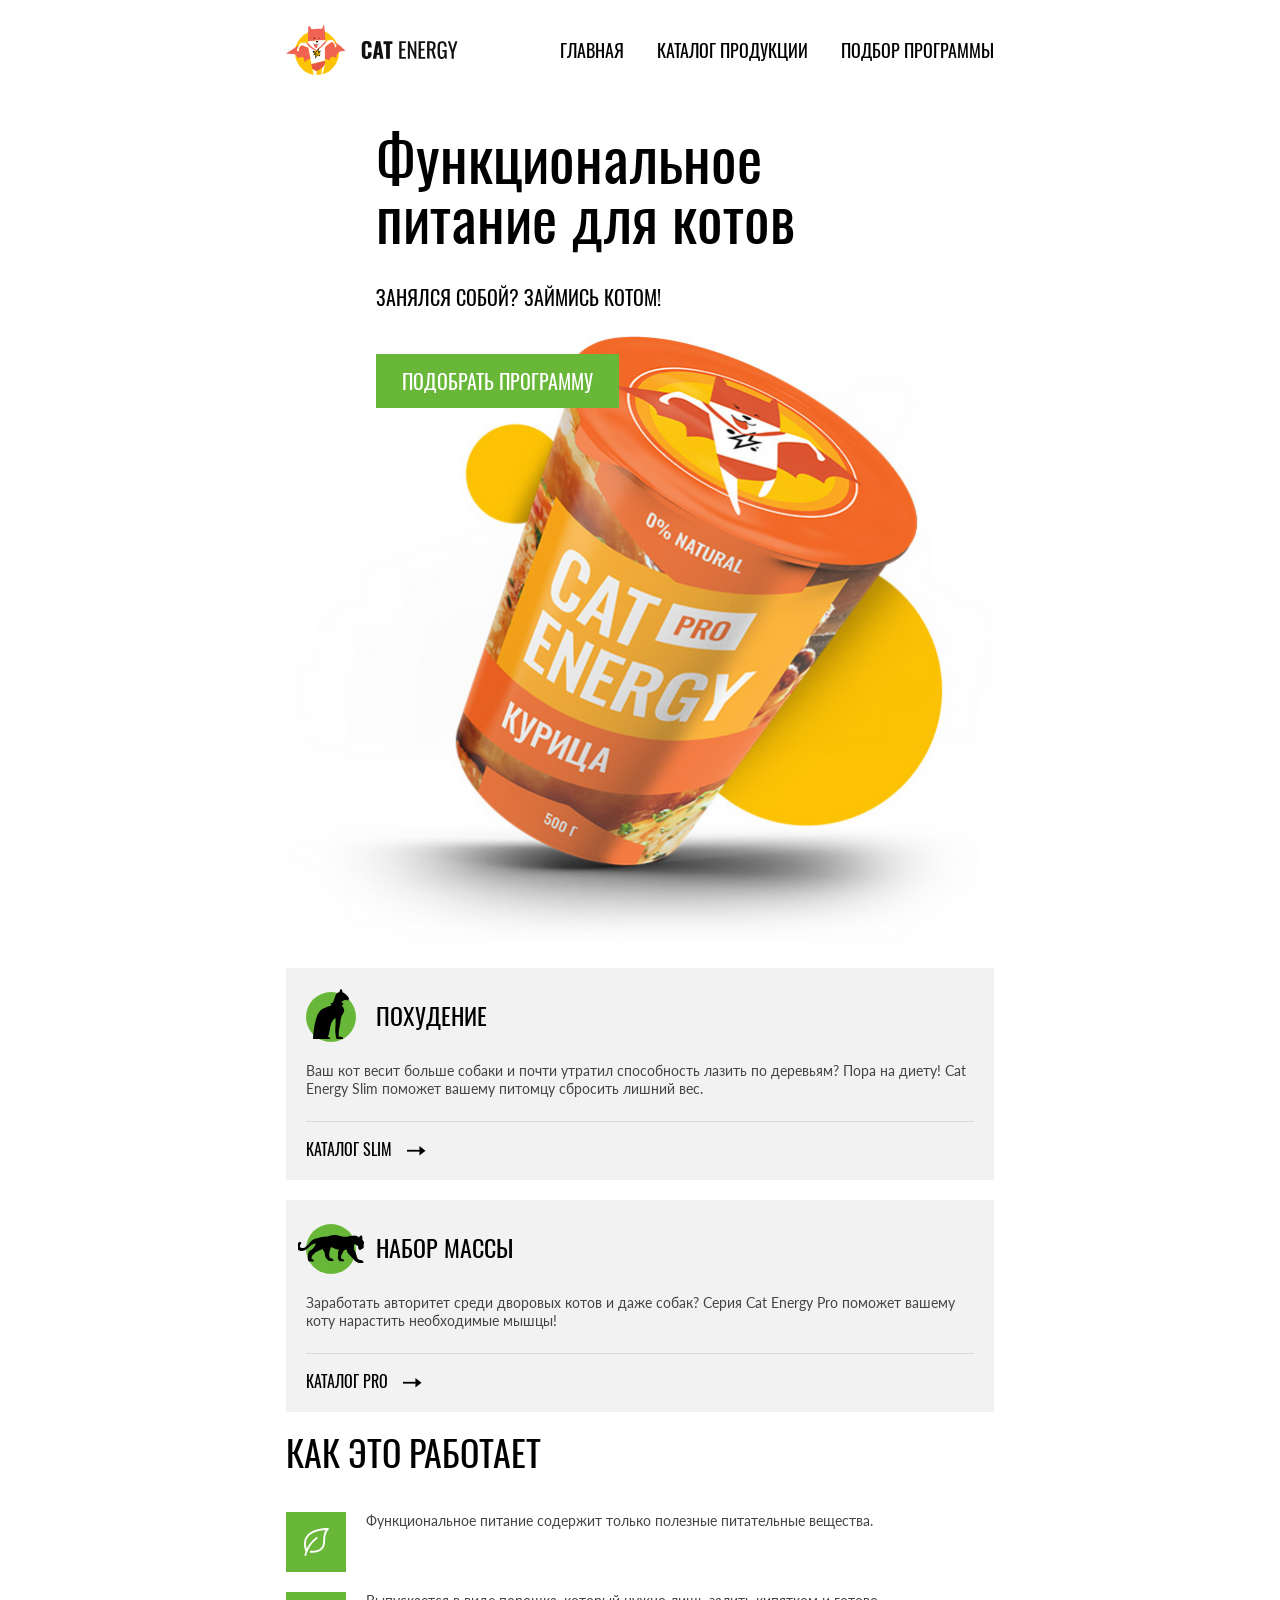
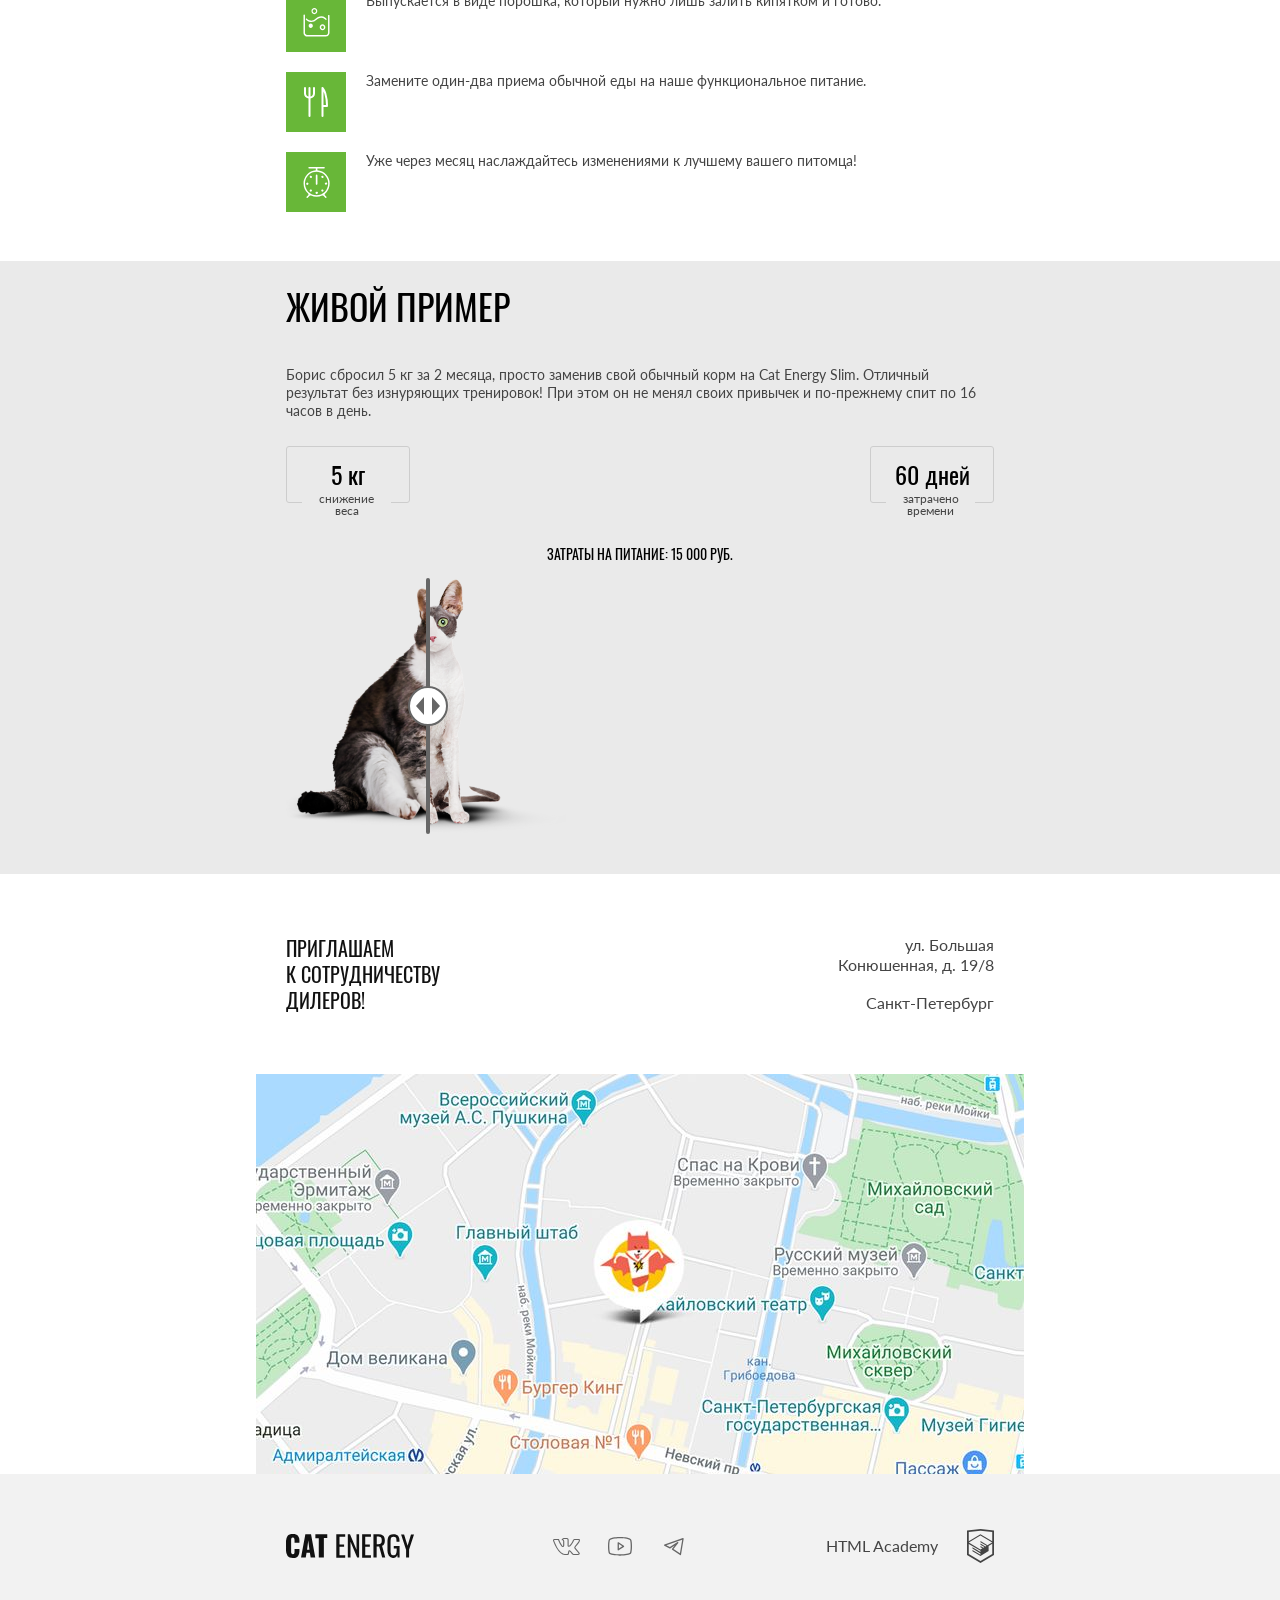
==== commit e862b62b: "Deploying to gh-pages from @ progkuchumov/2693979-cat-energy-2@77993645fddfe66dc1db70bc9569ed150ffad" ====
--- a/index.html
+++ b/index.html
@@ -1 +1 @@
-<!DOCTYPE html><html class="page" lang="ru"><head><meta charset="UTF-8"><title>Cat energy</title><meta name="viewport" content="width=device-width,initial-scale=1"><link rel="stylesheet" href="styles/styles.css"><link rel="icon" href="favicon.ico"><link rel="icon" href="favicons/icon.svg" type="image/svg+xml"><link rel="apple-touch-icon" href="favicons/180.png"><link rel="manifest" href="manifest.webmanifest"><script src="scripts/index.js" defer="defer"></script></head><body class="page__body"><header class="header page__container"><a class="logo" href="index.html"><picture><source media="(min-width: 1440px)" width="202" height="59" type="image/svg+xml" srcset="images/logo-desktop.svg"><source media="(min-width: 768px)" width="174" height="50" type="image/svg+xml" srcset="images/logo-tablet.svg"><img src="images/logo-mobile.svg" width="190" height="38" alt="Cat energy"></picture></a><nav class="main-navigation"><button class="main-navigation__toggle" type="button"><span class="visually-hidden">Открыть меню</span></button><ul class="main-navigation__list list-reset"><li class="main-navigation__item"><a class="main-navigation__link main-navigation__link--current" href="index.html">Главная</a></li><li class="main-navigation__item"><a class="main-navigation__link" href="catalog.html">Каталог продукции</a></li><li class="main-navigation__item"><a class="main-navigation__link" href="choose.html">Подбор программы</a></li></ul></nav></header><main class="main"><section class="hero page__container"><h1 class="hero__title">Функциональное питание для котов</h1><p class="hero__subtitle">Занялся собой? Займись котом!</p><picture><source media="(min-width: 1440px)" width="552" height="499" type="image/png" srcset="images/hero-image-desktop@1x.png, images/hero-image-desktop@2x.png 2x"><source media="(min-width: 768px)" width="709" height="609" type="image/png" srcset="images/hero-image-tablet@1x.png, images/hero-image-tablet@2x.png 2x"><img class="hero__image" src="images/hero-image-mobile@1x.png" srcset="images/hero-image-mobile@2x.png 2x" width="280" height="270" alt="Cat Energy pro со вкусом курицы"></picture><a class="hero__button button" href="choose.html">Подобрать программу</a></section><section class="catalog-promo page__container"><h2 class="visually-hidden">Подбор программ в зависимости от цели</h2><ul class="catalog-promo__list list-reset"><li class="catalog-promo__item"><h3 class="catalog-promo__title catalog-promo__title--primary">Похудение</h3><p class="catalog-promo__text">Ваш кот весит больше собаки и почти утратил способность лазить по деревьям? Пора на диету! Cat Energy Slim поможет вашему питомцу сбросить лишний вес.</p><a class="catalog-promo__link" href="catalog.html">Каталог slim</a></li><li class="catalog-promo__item"><h3 class="catalog-promo__title catalog-promo__title--secondary title">Набор массы</h3><p class="catalog-promo__text">Заработать авторитет среди дворовых котов и даже собак? Серия Cat Energy Pro поможет вашему коту нарастить необходимые мышцы!</p><a class="catalog-promo__link" href="catalog.html">Каталог pro</a></li></ul></section><section class="advantages page__container"><h2 class="advantages__title">Как это работает</h2><ul class="advantages__list list-reset"><li class="advantages__item advantages__item--first">Функциональное питание содержит только полезные питательные вещества.</li><li class="advantages__item advantages__item--second">Выпускается в виде порошка, который нужно лишь залить кипятком и готово.</li><li class="advantages__item advantages__item--third">Замените один-два приема обычной еды на наше функциональное питание.</li><li class="advantages__item advantages__item--fourth">Уже через месяц наслаждайтесь изменениями к лучшему вашего питомца!</li></ul></section><section class="example"><div class="page__container"><h2 class="example__title">Живой пример</h2><p class="example__text">Борис сбросил 5 кг за 2 месяца, просто заменив свой обычный корм на Cat Energy Slim. Отличный результат без изнуряющих тренировок! При этом он не менял своих привычек и по-прежнему спит по 16 часов в день.</p><p class="example__result result"><span class="result__accent">5 кг</span> снижение веса</p><p class="example__result result"><span class="result__accent">60 дней</span> затрачено времени</p><p class="example__expenses">Затраты на питание: 15 000 руб.</p><div class="example__result-slider slider"><div class="slider__slide slider__slide--before"><picture><source media="(min-width: 768px)" width="560" height="512" type="image/png" srcset="images/cat-slider-before-tablet-desktop@1x.png, images/cat-slider-before-tablet-desktop@2x.png 2x"><img src="images/cat-slider-before-mobile@1x.png" srcset="images/cat-slider-before-mobile@2x.png 2x" width="280" height="256" alt="Кот до похудения"></picture></div><div class="slider__slide slider__slide--after"><picture><source media="(min-width: 768px)" width="560" height="512" type="image/png" srcset="images/cat-slider-after-tablet-desktop@1x.png, images/cat-slider-after-tablet-desktop@2x.png 2x"><img src="images/cat-slider-after-mobile@1x.png" srcset="images/cat-slider-after-mobile@2x.png 2x" width="280" height="256" alt="Кот после похудения"></picture></div><button class="slider__button" type="button"><span class="visually-hidden">Слайдер до и после</span></button></div></div></section><section class="contacts"><div class="page__container"><h2 class="visually-hidden">Контакты</h2><p class="contacts__description">Приглашаем к сотрудничеству дилеров!</p><address class="contacts__address">ул. Большая Конюшенная, д. 19/8 Санкт-Петербург</address></div><div class="contacts__map"></div></section></main><footer class="footer"><div class="page__container"><a class="footer__logo" href="index.html"><span class="visually-hidden">Ссылка на Cat Energy</span></a><ul class="footer__social social list-reset"><li class="social__item"><a class="social__link social__link--vk" href="https://vk.com/htmlacademy"><span class="visually-hidden">ВКонтакте</span></a></li><li class="social__item"><a class="social__link social__link--youtube" href="https://www.youtube.com/user/htmlacademyru"><span class="visually-hidden">Youtube</span></a></li><li class="social__item"><a class="social__link social__link--telegram" href="https://t.me/htmlacademy"><span class="visually-hidden">Telegram</span></a></li></ul><a class="footer__html-academy" href="https://htmlacademy.ru/intensive/adaptive">HTML Academy</a></div></footer></body></html>+<!DOCTYPE html><html class="page" lang="ru"><head><meta charset="UTF-8"><title>Cat energy</title><meta name="viewport" content="width=device-width,initial-scale=1"><link rel="stylesheet" href="styles/styles.css"><link rel="icon" href="favicon.ico"><link rel="icon" href="favicons/icon.svg" type="image/svg+xml"><link rel="apple-touch-icon" href="favicons/180.png"><link rel="manifest" href="manifest.webmanifest"><script src="scripts/index.js" defer="defer"></script></head><body class="page__body"><header class="header page__container"><a class="logo" href="index.html"><picture><source media="(min-width: 1440px)" width="70" height="59" type="image/svg+xml" srcset="images/logo-desktop.svg"><source media="(min-width: 768px)" width="60" height="50" type="image/svg+xml" srcset="images/logo-tablet.svg"><img src="images/logo-mobile.svg" width="33" height="38" alt="Логотип Cat energy"></picture><span class="visually-hidden">Ссылка на Cat Energy</span></a><nav class="main-navigation"><button class="main-navigation__toggle" id="js-button-open" type="button"><span class="visually-hidden">Открыть меню</span></button><ul class="main-navigation__list list-reset" id="js-menu-open"><li class="main-navigation__item"><a class="main-navigation__link main-navigation__link--current" href="index.html">Главная</a></li><li class="main-navigation__item"><a class="main-navigation__link" href="catalog.html">Каталог продукции</a></li><li class="main-navigation__item"><a class="main-navigation__link" href="choose.html">Подбор программы</a></li></ul></nav></header><main class="page__main"><section class="hero page__container"><h1 class="hero__title">Функциональное питание для котов</h1><p class="hero__subtitle">Занялся собой? Займись котом!</p><picture><source media="(min-width: 1440px)" width="552" height="499" type="image/png" srcset="images/hero-image-desktop@1x.png, images/hero-image-desktop@2x.png 2x"><source media="(min-width: 768px)" width="709" height="609" type="image/png" srcset="images/hero-image-tablet@1x.png, images/hero-image-tablet@2x.png 2x"><img class="hero__image" src="images/hero-image-mobile@1x.png" srcset="images/hero-image-mobile@2x.png 2x" width="280" height="270" alt="Cat Energy pro со вкусом курицы"></picture><a class="hero__button button" href="choose.html">Подобрать программу</a></section><section class="catalog-promo page__container"><h2 class="visually-hidden">Подбор программ в зависимости от цели</h2><ul class="catalog-promo__list list-reset"><li class="catalog-promo__item catalog-promo__item--primary"><h3 class="catalog-promo__title">Похудение</h3><p class="catalog-promo__text">Ваш кот весит больше собаки и почти утратил способность лазить по деревьям? Пора на диету! Cat Energy Slim поможет вашему питомцу сбросить лишний вес.</p><a class="catalog-promo__link" href="catalog.html">Каталог slim</a></li><li class="catalog-promo__item catalog-promo__item--secondary"><h3 class="catalog-promo__title">Набор массы</h3><p class="catalog-promo__text">Заработать авторитет среди дворовых котов и даже собак? Серия Cat Energy Pro поможет вашему коту нарастить необходимые мышцы!</p><a class="catalog-promo__link" href="catalog.html">Каталог pro</a></li></ul></section><section class="advantages page__container"><h2 class="advantages__title">Как это работает</h2><ul class="advantages__list list-reset"><li class="advantages__item advantages__item--first">Функциональное питание содержит только полезные питательные вещества.</li><li class="advantages__item advantages__item--second">Выпускается в виде порошка, который нужно лишь залить кипятком и готово.</li><li class="advantages__item advantages__item--third">Замените один-два приема обычной еды на наше функциональное питание.</li><li class="advantages__item advantages__item--fourth">Уже через месяц наслаждайтесь изменениями к лучшему вашего питомца!</li></ul></section><section class="example"><div class="page__container"><h2 class="example__title">Живой пример</h2><p class="example__text">Борис сбросил 5 кг за 2 месяца, просто заменив свой обычный корм на Cat Energy Slim. Отличный результат без изнуряющих тренировок! При этом он не менял своих привычек и по-прежнему спит по 16 часов в день.</p><div class="example__result result"><p class="result__block"><span class="result__accent">5 кг</span> <span class="result__description">снижение веса</span></p><p class="result__block"><span class="result__accent">60 дней</span> <span class="result__description">затрачено времени</span></p></div><p class="example__expenses">Затраты на питание: 15 000 руб.</p><div class="example__result-slider slider"><div class="slider__slide slider__slide--before"><picture><source media="(min-width: 768px)" width="560" height="512" type="image/png" srcset="images/cat-slider-before-tablet-desktop@1x.png, images/cat-slider-before-tablet-desktop@2x.png 2x"><img class="slider__image" src="images/cat-slider-before-mobile@1x.png" srcset="images/cat-slider-before-mobile@2x.png 2x" width="280" height="256" alt="Кот до похудения"></picture></div><div class="slider__slide slider__slide--after"><picture><source media="(min-width: 768px)" width="560" height="512" type="image/png" srcset="images/cat-slider-after-tablet-desktop@1x.png, images/cat-slider-after-tablet-desktop@2x.png 2x"><img class="slider__image" src="images/cat-slider-after-mobile@1x.png" srcset="images/cat-slider-after-mobile@2x.png 2x" width="280" height="256" alt="Кот после похудения"></picture></div><div class="slider__change"><span class="visually-hidden">Слайдер до и после</span></div></div></div></section><section class="contacts"><div class="page__container"><h2 class="visually-hidden">Контакты</h2><div class="contacts__block"><p class="contacts__description">Приглашаем<br>к сотрудничеству дилеров!</p><address class="contacts__address"><span class="contacts__address-item">ул. Большая Конюшенная, д. 19/8</span> <span class="contacts__address-item">Санкт-Петербург</span></address></div></div><div class="contacts__map"><picture><source media="(min-width: 1440px)" width="1440" height="400" type="image/jpeg" srcset="images/map-desktop@1x.jpg, images/map-desktop@2x.jpg 2x"><source media="(min-width: 768px)" width="768" height="400" type="image/jpeg" srcset="images/map-tablet@1x.jpg, images/map-tablet@2x.jpg 2x"><img class="contacts__map-images" src="images/map-mobile@1x.jpg" srcset="images/map-mobile@2x.jpg 2x" width="320" height="362" alt="Карта расположения Cat Energy"></picture></div></section></main><footer class="footer"><div class="footer__container page__container"><a class="footer__logo" href="index.html"><span class="visually-hidden">Ссылка на Cat Energy</span></a><ul class="footer__social social list-reset"><li class="social__item"><a class="social__link social__link--vk" href="https://vk.com/htmlacademy"><span class="visually-hidden">ВКонтакте</span></a></li><li class="social__item"><a class="social__link social__link--youtube" href="https://www.youtube.com/user/htmlacademyru"><span class="visually-hidden">Youtube</span></a></li><li class="social__item"><a class="social__link social__link--telegram" href="https://t.me/htmlacademy"><span class="visually-hidden">Telegram</span></a></li></ul><a class="footer__html-academy" href="https://htmlacademy.ru/intensive/adaptive">HTML Academy</a></div></footer></body></html>
--- a/styles/styles.css
+++ b/styles/styles.css
@@ -1 +1 @@
-@font-face{font-family:Lato;font-weight:400;font-style:normal;src:url(../fonts/lato/Lato-Regular.woff2)format("woff2");font-display:swap}@font-face{font-family:Oswald;font-weight:400;font-style:normal;src:url(../fonts/oswald/oswaldregular.woff2)format("woff2");font-display:swap}*,:before,:after{box-sizing:border-box}body{color:#444;margin:0;font-family:Lato,sans-serif;font-size:14px;line-height:18px}img{object-fit:contain;max-width:100%;height:auto}.visually-hidden{white-space:nowrap;-webkit-clip-path:inset(100%);clip-path:inset(100%);clip:rect(0 0 0 0);border:0;width:1px;height:1px;margin:-1px;padding:0;position:absolute;overflow:hidden}.list-reset{margin:0;padding:0;list-style:none}.button{color:#fff;text-transform:uppercase;text-align:center;cursor:pointer;background-color:#68b738;border:none;width:100%;font-family:Oswald,sans-serif;font-size:16px;font-weight:400;line-height:20px;text-decoration:none;display:block}.button--accent{color:#444;background-color:#f2f2f2}.button--big{font-size:20px;line-height:26px}.page__container{max-width:320px;margin:0 auto;padding:0 20px}.header{text-align:center}.logo{display:block}.main-navigation__toggle{cursor:pointer;background-color:#000;border:none;width:24px;height:24px;-webkit-mask-image:url(../icons/stack.svg#toggle);mask-image:url(../icons/stack.svg#toggle);-webkit-mask-size:cover;mask-size:cover;-webkit-mask-repeat:no-repeat;mask-repeat:no-repeat}.main-navigation__toggle:hover,.main-navigation__toggle:focus{background-color:#68b738}.main-navigation__toggle:active{opacity:.3}.main-navigation__link{color:#000;text-transform:uppercase;font-family:Oswald,sans-serif;font-size:20px;font-weight:400;line-height:20px;text-decoration:none}.main{margin:0}.hero{text-align:center;position:relative}.hero:before{content:"";z-index:-1;background:linear-gradient(#68b738d9,#68b738d9),url(../images/hero-bg-mobile@1x.jpg) top no-repeat;width:320px;height:302px;position:absolute;top:0;left:0}.hero__title,.hero__subtitle{color:#fff;font-family:Oswald,sans-serif;font-weight:400}.hero__title{font-size:36px;line-height:36px}.hero__subtitle{text-transform:uppercase;font-size:14px;line-height:14px}.catalog-promo__item{background-color:#f2f2f2}.catalog-promo__title,.catalog-promo__link{color:#000;text-transform:uppercase;font-family:Oswald,sans-serif;font-weight:400}.catalog-promo__title{font-size:24px;line-height:36px}.catalog-promo__title:before{content:"";display:block}.catalog-promo__title--primary:before{background:url(../icons/stack.svg#promo-primary) no-repeat;width:50px;height:53px}.catalog-promo__title--secondary:before{background:url(../icons/stack.svg#promo-secondary) no-repeat;width:67px;height:50px}.catalog-promo__link{font-size:16px;line-height:16px;text-decoration:none}.catalog-promo__link:after{content:"";background-color:#000;width:32px;height:10px;display:block;-webkit-mask-image:url(../icons/stack.svg#arrow-right);mask-image:url(../icons/stack.svg#arrow-right);-webkit-mask-position:-12px 0;mask-position:-12px 0;-webkit-mask-size:cover;mask-size:cover;-webkit-mask-repeat:no-repeat;mask-repeat:no-repeat}.catalog-promo__link:hover:after,.catalog-promo__link:focus:after{-webkit-mask-position:0 0;mask-position:0 0}.catalog-promo__link:active{opacity:.3}.catalog__title{color:#000;font-family:Oswald,sans-serif;font-size:36px;font-weight:400;line-height:36px}.product-card--add{text-align:center}.product-card__product-link,.product-card__show-more{text-decoration:none}.product-card__title,.product-card__accent{text-transform:uppercase;font-family:Oswald,sans-serif;font-size:16px;font-weight:400;line-height:20px}.product-card__title{color:#222}.product-card__parameters,.product-card__show-more{color:#444;font-family:Lato,sans-serif;font-size:12px;font-weight:400;line-height:16px}.product-card__show-more:before{content:"";background-color:#d3d3d3;width:30px;height:30px;display:block;-webkit-mask-image:url(../icons/stack.svg#plus);mask-image:url(../icons/stack.svg#plus);-webkit-mask-size:cover;mask-size:cover;-webkit-mask-repeat:no-repeat;mask-repeat:no-repeat}.product-card__accent{color:#111}.additional-catalog__title{color:#000;font-family:Oswald,sans-serif;font-size:24px;font-weight:400;line-height:24px}.additional-product__title{color:#222;text-transform:uppercase;font-family:Oswald,sans-serif;font-size:16px;font-weight:400;line-height:16px}.additional-product__parameters{color:#444;font-family:Lato,sans-serif;font-size:14px;font-weight:400;line-height:14px}.promo{text-align:center;background:linear-gradient(#68b738d9,#68b738d9),url(../images/promo-bg-mobile@1x.jpg) top no-repeat}.promo__text{color:#fff;font-family:Lato,sans-serif;font-size:16px;font-weight:400;line-height:20px}.promo__text:before{content:"";background-image:url(../icons/stack.svg#promo-gift);background-position:50%;background-repeat:no-repeat;width:80px;height:80px;display:block}.subscription__title,.subscription__text{color:#000;font-family:Oswald,sans-serif;font-weight:400;line-height:24px}.subscription__title{font-size:24px}.subscription__text{font-size:16px}.advantages__title{color:#000;text-transform:uppercase;font-family:Oswald,sans-serif;font-size:36px;font-weight:400;line-height:40px}.advantages__item{min-height:60px;margin-bottom:20px;padding-left:80px;position:relative}.advantages__item:before{content:"";background-repeat:no-repeat;background-size:cover;width:60px;height:60px;display:block;position:absolute;left:0}.advantages__item--first:before{background-image:url(../icons/stack.svg#advantages-first)}.advantages__item--second:before{background-image:url(../icons/stack.svg#advantages-second)}.advantages__item--third:before{background-image:url(../icons/stack.svg#advantages-third)}.advantages__item--fourth:before{background-image:url(../icons/stack.svg#advantages-fourth)}.example{background-color:#eaeaea}.example__title,.example__expenses{color:#000;text-transform:uppercase;font-family:Oswald,sans-serif;font-weight:400}.example__title{font-size:36px;line-height:40px}.example__expenses{font-size:14px;line-height:20px}.result{color:#444;font-family:Lato,sans-serif;font-size:12px;font-weight:400;line-height:12px}.result__accent{color:#000;font-family:Oswald,sans-serif;font-size:24px;font-weight:400;line-height:24px}.slider__button{cursor:pointer;background-image:url(../icons/stack.svg#slider-button);border:none;width:40px;height:40px}.contacts--inner-page{background-color:#f2f2f2}.contacts__description{color:#111;text-transform:uppercase;font-family:Oswald,sans-serif;font-size:16px;font-weight:400;line-height:20px}.contacts__address{color:#444;font-family:Lato,sans-serif;font-size:14px;font-weight:400;line-height:20px}.footer{background-color:#f2f2f2}.footer__logo{background-color:#111;width:128px;height:24px;display:block;-webkit-mask-image:url(../images/footer-logo.svg);mask-image:url(../images/footer-logo.svg);-webkit-mask-size:cover;mask-size:cover;-webkit-mask-repeat:no-repeat;mask-repeat:no-repeat}.footer__logo:hover,.footer__logo:focus{background-color:#3e3e3e}.footer__logo:active{background-color:#6b6b6b}.footer__html-academy{color:#444;font-family:Lato,sans-serif;font-size:16px;line-height:20px;text-decoration:none}.footer__html-academy:after{content:"";background-color:#444;width:27px;height:34px;display:block;-webkit-mask-image:url(../icons/stack.svg#html-academy-logo);mask-image:url(../icons/stack.svg#html-academy-logo);-webkit-mask-size:cover;mask-size:cover;-webkit-mask-repeat:no-repeat;mask-repeat:no-repeat}.footer__html-academy:focus{outline:none}.footer__html-academy:hover:after,.footer__html-academy:focus:after{background-color:#68b738}.footer__html-academy:active{opacity:.3}.social__link{background-color:#666;width:28px;height:22px;display:block;-webkit-mask-position:50%;mask-position:50%;-webkit-mask-repeat:no-repeat;mask-repeat:no-repeat}.social__link--vk{-webkit-mask-image:url(../icons/stack.svg#vkontakte);mask-image:url(../icons/stack.svg#vkontakte)}.social__link--youtube{-webkit-mask-image:url(../icons/stack.svg#youtube);mask-image:url(../icons/stack.svg#youtube)}.social__link--telegram{-webkit-mask-image:url(../icons/stack.svg#telegram);mask-image:url(../icons/stack.svg#telegram)}.social__link:hover,.social__link:focus{background-color:#68b738}.social__link:active{opacity:.3}+@font-face{font-family:Lato;font-weight:400;font-style:normal;src:url(../fonts/lato/Lato-Regular.woff2)format("woff2");font-display:swap}@font-face{font-family:Oswald;font-weight:400;font-style:normal;src:url(../fonts/oswald/oswaldregular.woff2)format("woff2");font-display:swap}*,:before,:after{box-sizing:border-box}body{color:#444;font-family:Lato,sans-serif;font-size:14px;line-height:18px}img{object-fit:contain;max-width:100%;height:auto}.visually-hidden{white-space:nowrap;-webkit-clip-path:inset(100%);clip-path:inset(100%);clip:rect(0 0 0 0);border:0;width:1px;height:1px;margin:-1px;padding:0;position:absolute;overflow:hidden}.list-reset{margin:0;padding:0;list-style:none}.button{color:#fff;text-transform:uppercase;text-align:center;cursor:pointer;background-color:#68b738;border:none;width:100%;padding:10px;font-family:Oswald,sans-serif;font-size:16px;font-weight:400;line-height:20px;text-decoration:none;display:block}.button--accent{color:#444;background-color:#f2f2f2}.button--big{font-size:20px;line-height:26px}.page{height:100%}.page__body{flex-direction:column;min-height:100%;margin:0;display:flex}.page__container{width:320px;margin:0 auto;padding:0 20px}@media (width>=768px){.page__container{width:768px;padding:0 30px}}@media (width>=1440px){.page__container{width:1440px;padding:0 110px}}.page__main{flex-grow:1;min-width:320px}.header{justify-content:space-between;align-items:center;padding-top:14px;padding-bottom:13px;display:flex;position:relative}@media (width>=768px){.header{padding-top:25px;padding-bottom:25px}}@media (width>=1440px){.header{padding-top:55px}}.logo{background-image:url(../images/logo-text.svg);background-position:100%;background-repeat:no-repeat;background-size:101px 18px;width:190px;height:38px;display:block}@media (width>=768px){.logo{width:174px;height:50px}}@media (width>=1440px){.logo{width:202px;height:59px}}.main-navigation__toggle{cursor:pointer;background-color:#000;border:none;width:24px;height:24px;margin-top:5px;-webkit-mask-image:url(../icons/stack.svg#toggle);mask-image:url(../icons/stack.svg#toggle);-webkit-mask-size:cover;mask-size:cover;-webkit-mask-repeat:no-repeat;mask-repeat:no-repeat}.main-navigation__toggle:hover,.main-navigation__toggle:focus{background-color:#68b738}.main-navigation__toggle:active{opacity:.3}@media (width>=768px){.main-navigation__toggle{display:none}}.main-navigation__toggle--open{width:18px;height:18px;margin-top:3px;-webkit-mask-image:url(../icons/stack.svg#toggle-open);mask-image:url(../icons/stack.svg#toggle-open)}.main-navigation__list{text-align:center;z-index:5;background-color:#fff;width:100%;margin-top:20px;display:none;position:absolute;left:0}@media (width>=768px){.main-navigation__list{flex-wrap:wrap;gap:33px;margin-top:0;display:flex;position:static}}.main-navigation__list--open{display:block}.main-navigation__item{border-top:1px solid #e6e6e6}@media (width>=768px){.main-navigation__item{border:none}}.main-navigation__link{color:#000;text-transform:uppercase;padding-top:22px;padding-bottom:24px;font-family:Oswald,sans-serif;font-size:20px;font-weight:400;line-height:20px;text-decoration:none;display:block}@media (width>=768px){.main-navigation__link{padding-top:0;padding-bottom:0;font-size:18px;line-height:24px}}.hero{text-align:center;padding-top:27px;padding-bottom:20px;position:relative}@media (width>=768px){.hero{text-align:left}}.hero:before{content:"";z-index:-1;background:linear-gradient(#68b738d9,#68b738d9),url(../images/hero-bg-mobile@1x.jpg) top no-repeat;width:320px;height:302px;position:absolute;top:0;left:0}@media (width>=768px){.hero:before{display:none}}.hero__title,.hero__subtitle{color:#fff;margin-top:0;font-family:Oswald,sans-serif;font-weight:400}@media (width>=768px){.hero__title,.hero__subtitle{color:#000;margin-left:90px}}.hero__title{margin-bottom:25px;font-size:36px;line-height:36px}@media (width>=768px){.hero__title{max-width:420px;margin-bottom:40px;font-size:60px;line-height:60px}}.hero__subtitle{text-transform:uppercase;margin-bottom:29px;font-size:14px;line-height:14px}@media (width>=768px){.hero__subtitle{font-size:20px;line-height:20px}}@media (width>=768px) and (width<=1439px){.hero__button{position:absolute;bottom:560px;left:120px}}@media (width>=768px){.hero__button{width:auto;padding:14px 26px;font-size:20px;line-height:26px;display:inline-block}}.catalog-promo__item{background-color:#f2f2f2;margin-bottom:20px;padding:24px 20px 20px;position:relative}.catalog-promo__item:before{content:"";background-color:#68b738;border-radius:50%;width:50px;height:50px;display:block;position:absolute}.catalog-promo__item:after{content:"";background-color:#000;display:block;position:absolute;-webkit-mask-repeat:no-repeat;mask-repeat:no-repeat}.catalog-promo__item--primary:after{width:36px;height:50px;top:21px;left:27px;-webkit-mask-image:url(../icons/stack.svg#promo-primary);mask-image:url(../icons/stack.svg#promo-primary)}.catalog-promo__item--secondary:after{width:67px;height:28px;top:35px;left:12px;-webkit-mask-image:url(../icons/stack.svg#promo-secondary);mask-image:url(../icons/stack.svg#promo-secondary)}.catalog-promo__title,.catalog-promo__link{color:#000;text-transform:uppercase;font-family:Oswald,sans-serif;font-weight:400}.catalog-promo__title{margin-top:0;margin-bottom:29px;margin-left:70px;padding-top:5px;font-size:24px;line-height:36px}.catalog-promo__text{margin-top:0;margin-bottom:23px}.catalog-promo__text:last-of-type{border-bottom:1px solid #d9d9d9;margin-bottom:19px;padding-bottom:23px}.catalog-promo__link{font-size:16px;line-height:16px;text-decoration:none}.catalog-promo__link:after{content:"";background-color:#000;width:32px;height:10px;margin-left:15px;display:inline-block;-webkit-mask-image:url(../icons/stack.svg#arrow-right);mask-image:url(../icons/stack.svg#arrow-right);-webkit-mask-position:-12px 0;mask-position:-12px 0;-webkit-mask-size:cover;mask-size:cover;-webkit-mask-repeat:no-repeat;mask-repeat:no-repeat}.catalog-promo__link:hover:after,.catalog-promo__link:focus:after{-webkit-mask-position:0 0;mask-position:0 0}.catalog-promo__link:active{opacity:.3}.catalog__title{color:#000;font-family:Oswald,sans-serif;font-size:36px;font-weight:400;line-height:36px}.product-card--add{text-align:center}.product-card__product-link,.product-card__show-more{text-decoration:none}.product-card__title,.product-card__accent{text-transform:uppercase;font-family:Oswald,sans-serif;font-size:16px;font-weight:400;line-height:20px}.product-card__title{color:#222}.product-card__parameters,.product-card__show-more{color:#444;font-family:Lato,sans-serif;font-size:12px;font-weight:400;line-height:16px}.product-card__show-more:before{content:"";background-color:#d3d3d3;width:30px;height:30px;display:block;-webkit-mask-image:url(../icons/stack.svg#plus);mask-image:url(../icons/stack.svg#plus);-webkit-mask-size:cover;mask-size:cover;-webkit-mask-repeat:no-repeat;mask-repeat:no-repeat}.product-card__accent{color:#111}.additional-catalog__title{color:#000;font-family:Oswald,sans-serif;font-size:24px;font-weight:400;line-height:24px}.additional-product__title{color:#222;text-transform:uppercase;font-family:Oswald,sans-serif;font-size:16px;font-weight:400;line-height:16px}.additional-product__parameters{color:#444;font-family:Lato,sans-serif;font-size:14px;font-weight:400;line-height:14px}.promo{text-align:center;background:linear-gradient(#68b738d9,#68b738d9),url(../images/promo-bg-mobile@1x.jpg) top no-repeat}.promo__text{color:#fff;font-family:Lato,sans-serif;font-size:16px;font-weight:400;line-height:20px}.promo__text:before{content:"";background-image:url(../icons/stack.svg#promo-gift);background-position:50%;background-repeat:no-repeat;width:80px;height:80px;display:block}.subscription__title,.subscription__text{color:#000;font-family:Oswald,sans-serif;font-weight:400;line-height:24px}.subscription__title{font-size:24px}.subscription__text{font-size:16px}.advantages{padding-bottom:29px}.advantages__title{color:#000;text-transform:uppercase;margin-top:0;margin-bottom:40px;font-family:Oswald,sans-serif;font-size:36px;font-weight:400;line-height:40px}.advantages__item{min-height:60px;margin-bottom:20px;padding-left:80px;position:relative}.advantages__item:before{content:"";background-repeat:no-repeat;background-size:cover;width:60px;height:60px;display:block;position:absolute;left:0}.advantages__item--first:before{background-image:url(../icons/stack.svg#advantages-first)}.advantages__item--second:before{background-image:url(../icons/stack.svg#advantages-second)}.advantages__item--third:before{background-image:url(../icons/stack.svg#advantages-third)}.advantages__item--fourth:before{background-image:url(../icons/stack.svg#advantages-fourth)}.example{background-color:#eaeaea;padding-top:25px;padding-bottom:40px}.example__title,.example__expenses{color:#000;text-transform:uppercase;font-family:Oswald,sans-serif;font-weight:400}.example__title{margin-top:0;margin-bottom:40px;font-size:36px;line-height:40px}.example__expenses{text-align:center;font-size:14px;line-height:20px}.result{flex-wrap:wrap;justify-content:space-between;padding-bottom:15px;display:flex}.result__block{color:#444;text-align:center;border:1px solid #cdcdcd;border-radius:3px;width:124px;padding:15px;font-family:Lato,sans-serif;font-size:12px;font-weight:400;line-height:12px;position:relative}.result__accent{color:#000;font-family:Oswald,sans-serif;font-size:24px;font-weight:400;line-height:24px}.result__description{background-color:#eaeaea;width:89px;padding:0 15px;display:block;position:absolute;bottom:-15px}.slider{width:280px;height:256px;position:relative;overflow:hidden}.slider__slide{background-color:#eaeaea;height:100%;position:absolute;top:0;overflow:hidden}.slider__slide--before{z-index:2;width:50%;left:0}.slider__slide--after{right:0}.slider__image{object-fit:cover;width:100%;max-width:none;height:100%;display:block}.slider__change{z-index:10;cursor:pointer;background-color:#666;border-radius:2px;width:4px;height:100%;position:absolute;top:0;left:50%}.slider__change:after{content:"";background-image:url(../icons/stack.svg#slider-button);border:none;width:40px;height:40px;position:absolute;top:50%;left:50%;transform:translate(-50%,-50%)}.contacts{background-color:#fff}.contacts--inner-page{background-color:#f2f2f2}.contacts__block{justify-content:space-between;padding-top:26px;padding-bottom:26px;display:flex}@media (width>=768px){.contacts__block{padding-top:61px;padding-bottom:61px}}.contacts__description{color:#111;text-transform:uppercase;width:50%;margin-top:0;margin-bottom:0;padding-right:15px;font-family:Oswald,sans-serif;font-size:16px;font-weight:400;line-height:20px}@media (width>=768px){.contacts__description{width:180px;font-size:20px;line-height:26px}}.contacts__address{color:#444;flex-direction:column;justify-content:space-between;width:50%;font-family:Lato,sans-serif;font-size:14px;font-style:normal;font-weight:400;line-height:20px;display:flex}@media (width>=768px){.contacts__address{text-align:right;width:160px;font-size:16px}}.contacts__map{width:320px;margin:0 auto}@media (width>=768px){.contacts__map{width:768px}}@media (width>=1440px){.contacts__map{width:1440px}}.contacts__map-images{display:block}.footer{background-color:#f2f2f2;padding-top:40px;padding-bottom:40px}@media (width>=768px){.footer{padding-top:55px;padding-bottom:55px}}.footer__container{flex-flow:column wrap;align-items:center;display:flex}@media (width>=768px){.footer__container{flex-direction:row;justify-content:space-between}}.footer__social{margin-bottom:20px}@media (width>=768px){.footer__social{margin-bottom:0}}.footer__logo{background-color:#111;width:128px;height:24px;margin-bottom:20px;display:block;-webkit-mask-image:url(../images/logo-text.svg);mask-image:url(../images/logo-text.svg);-webkit-mask-size:cover;mask-size:cover;-webkit-mask-repeat:no-repeat;mask-repeat:no-repeat}.footer__logo:hover,.footer__logo:focus{background-color:#3e3e3e}.footer__logo:active{background-color:#6b6b6b}@media (width>=768px){.footer__logo{margin-bottom:0}}.footer__html-academy{color:#444;justify-content:space-between;align-items:center;width:100%;font-family:Lato,sans-serif;font-size:16px;line-height:20px;text-decoration:none;display:flex}.footer__html-academy:after{content:"";background-color:#444;width:27px;height:34px;display:block;-webkit-mask-image:url(../icons/stack.svg#html-academy-logo);mask-image:url(../icons/stack.svg#html-academy-logo);-webkit-mask-size:cover;mask-size:cover;-webkit-mask-repeat:no-repeat;mask-repeat:no-repeat}.footer__html-academy:focus{outline:none}.footer__html-academy:hover:after,.footer__html-academy:focus:after{background-color:#68b738}.footer__html-academy:active{opacity:.3}@media (width>=768px){.footer__html-academy{width:168px}}.social{border-top:1px solid #d9d9d9;border-bottom:1px solid #d9d9d9;flex-wrap:wrap;justify-content:center;gap:26px;width:100%;padding-top:20px;padding-bottom:20px;display:flex}@media (width>=768px){.social{border:none;width:auto;padding:0}}.social__link{background-color:#666;width:28px;height:22px;display:block;-webkit-mask-position:50%;mask-position:50%;-webkit-mask-repeat:no-repeat;mask-repeat:no-repeat}.social__link--vk{-webkit-mask-image:url(../icons/stack.svg#vkontakte);mask-image:url(../icons/stack.svg#vkontakte)}.social__link--youtube{-webkit-mask-image:url(../icons/stack.svg#youtube);mask-image:url(../icons/stack.svg#youtube)}.social__link--telegram{-webkit-mask-image:url(../icons/stack.svg#telegram);mask-image:url(../icons/stack.svg#telegram)}.social__link:hover,.social__link:focus{background-color:#68b738}.social__link:active{opacity:.3}
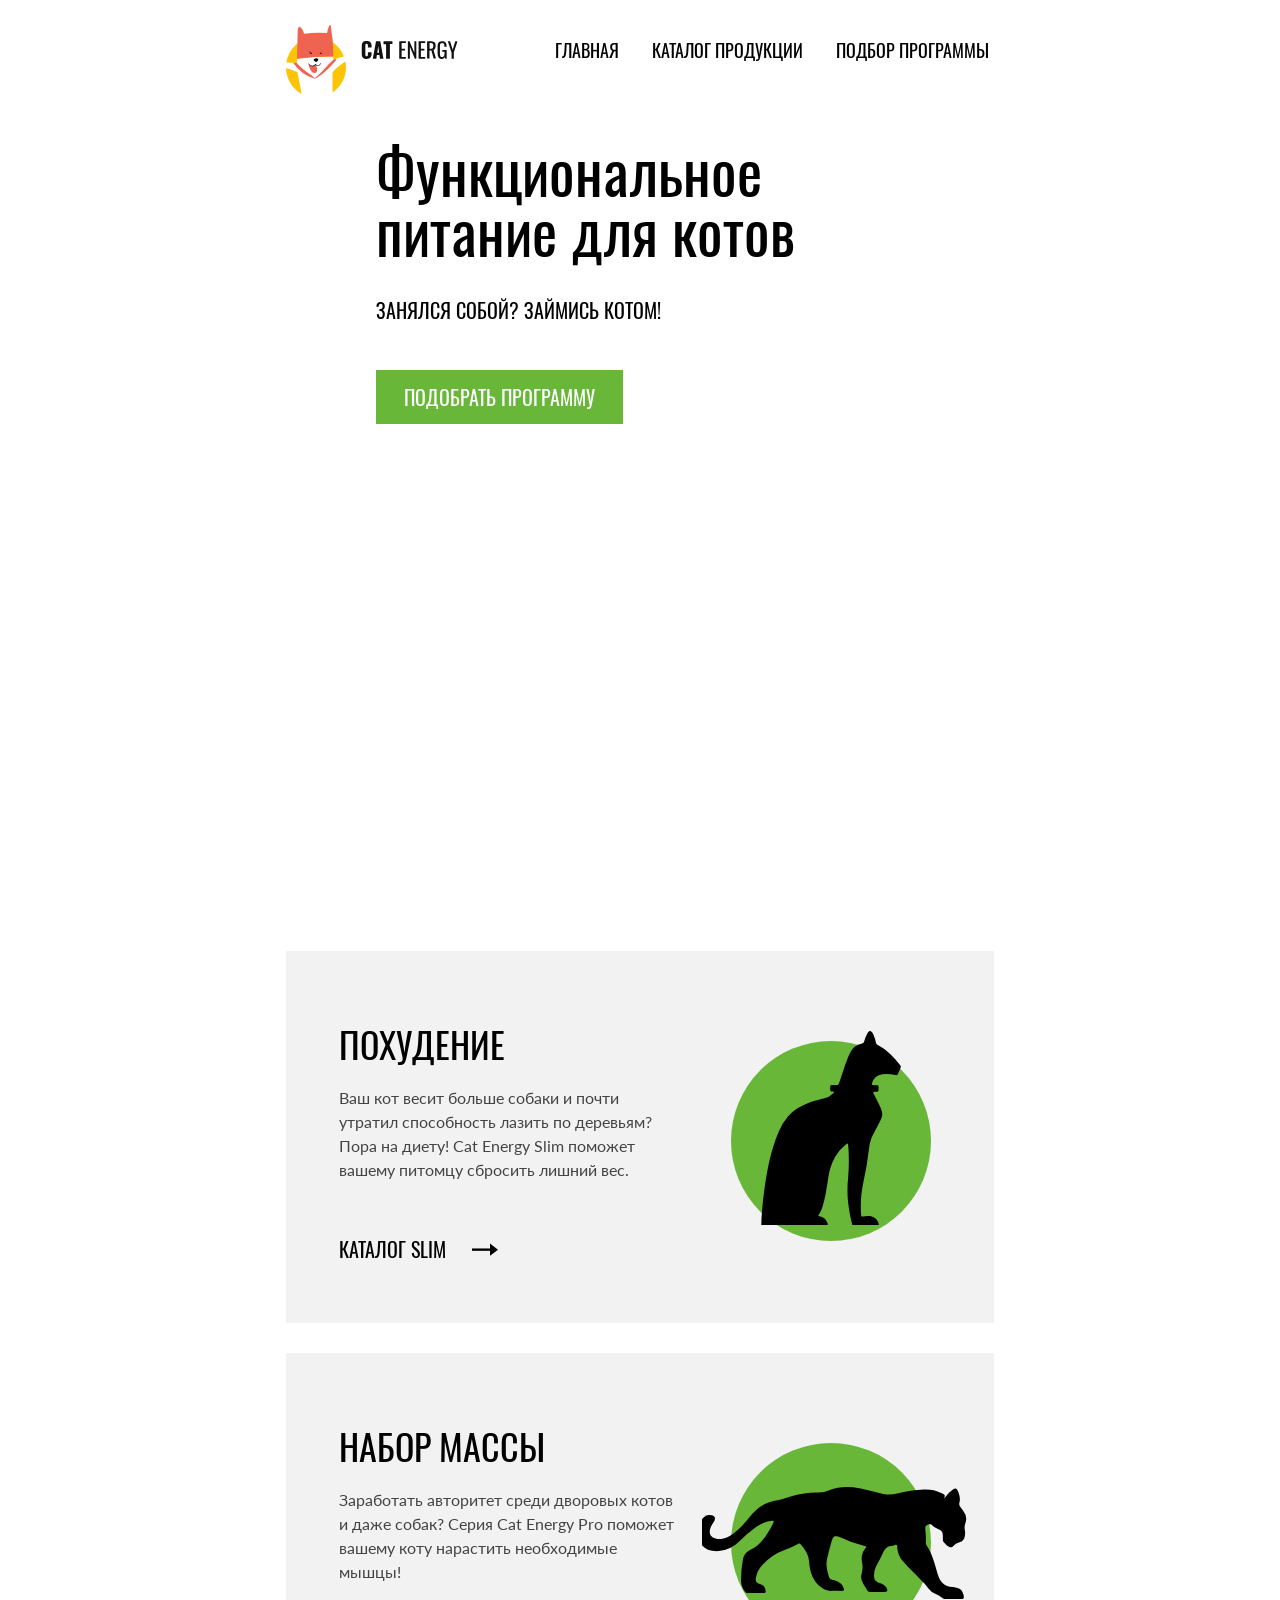
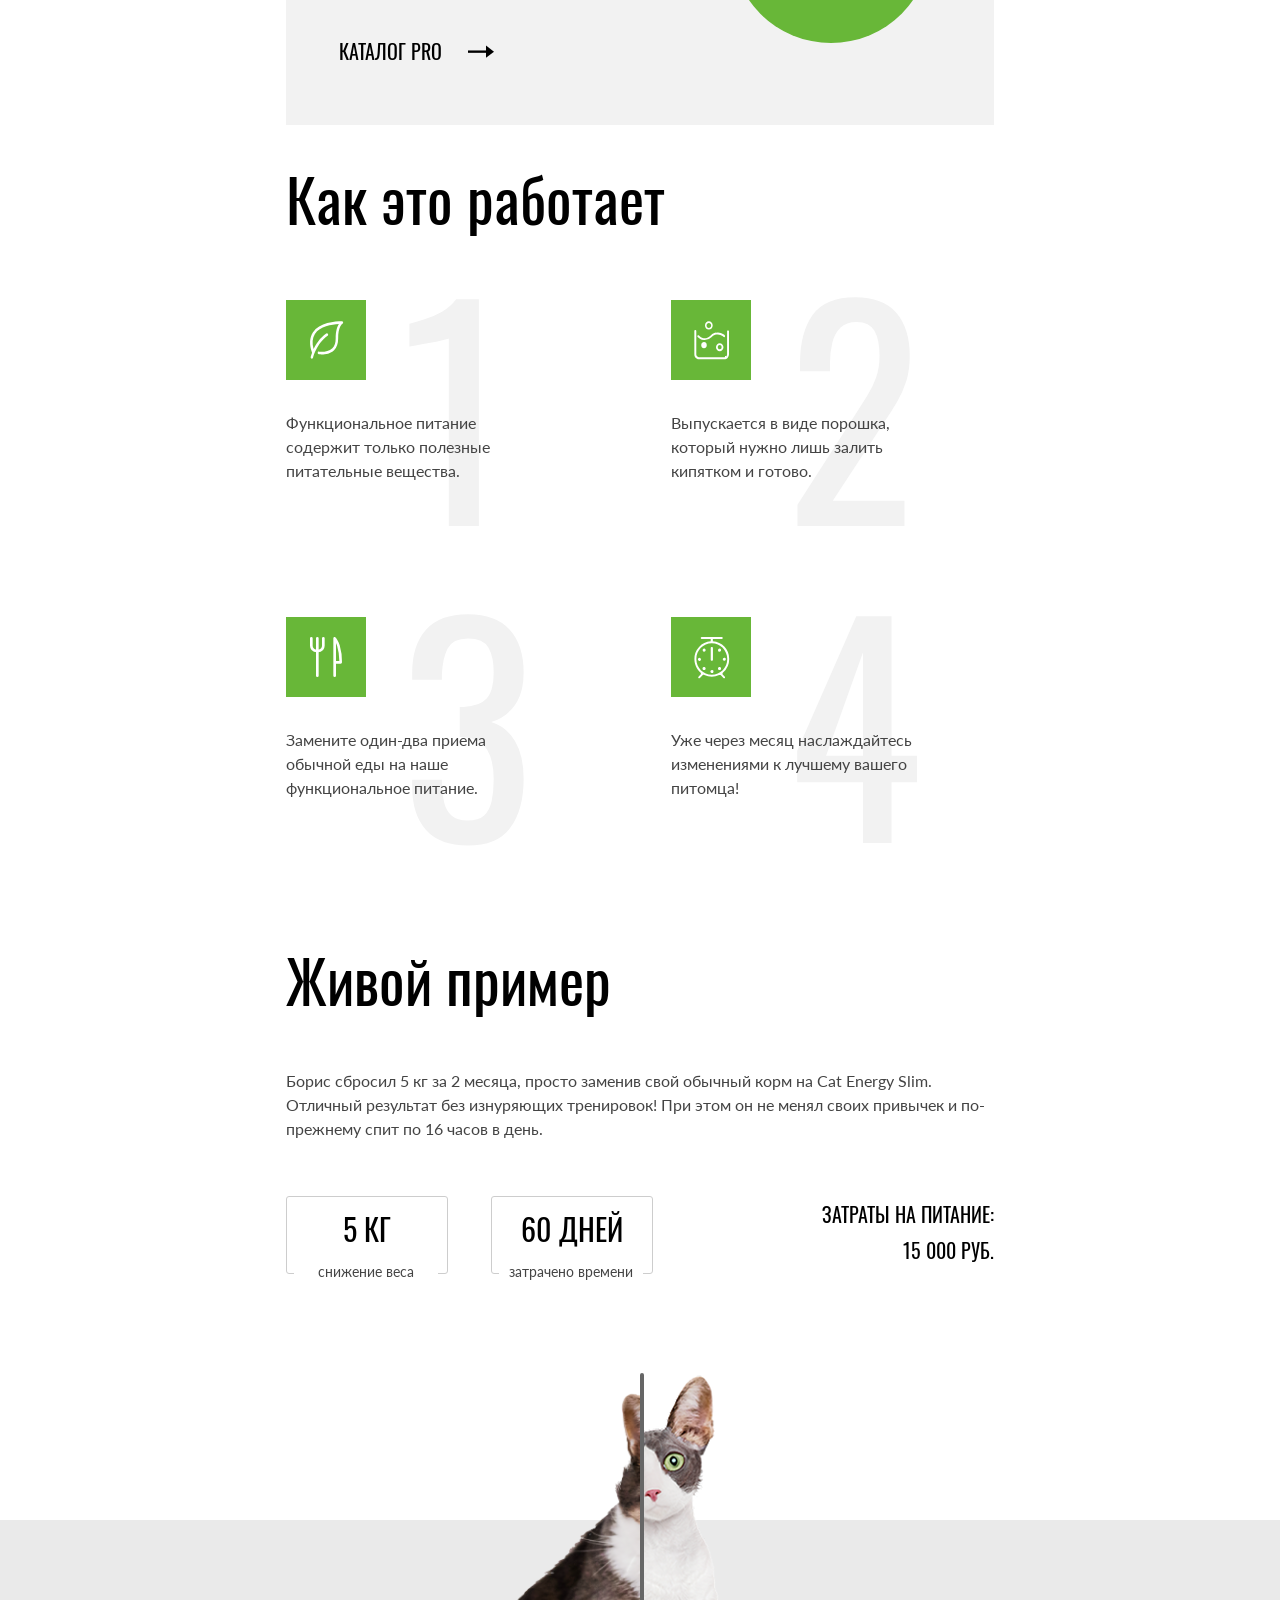
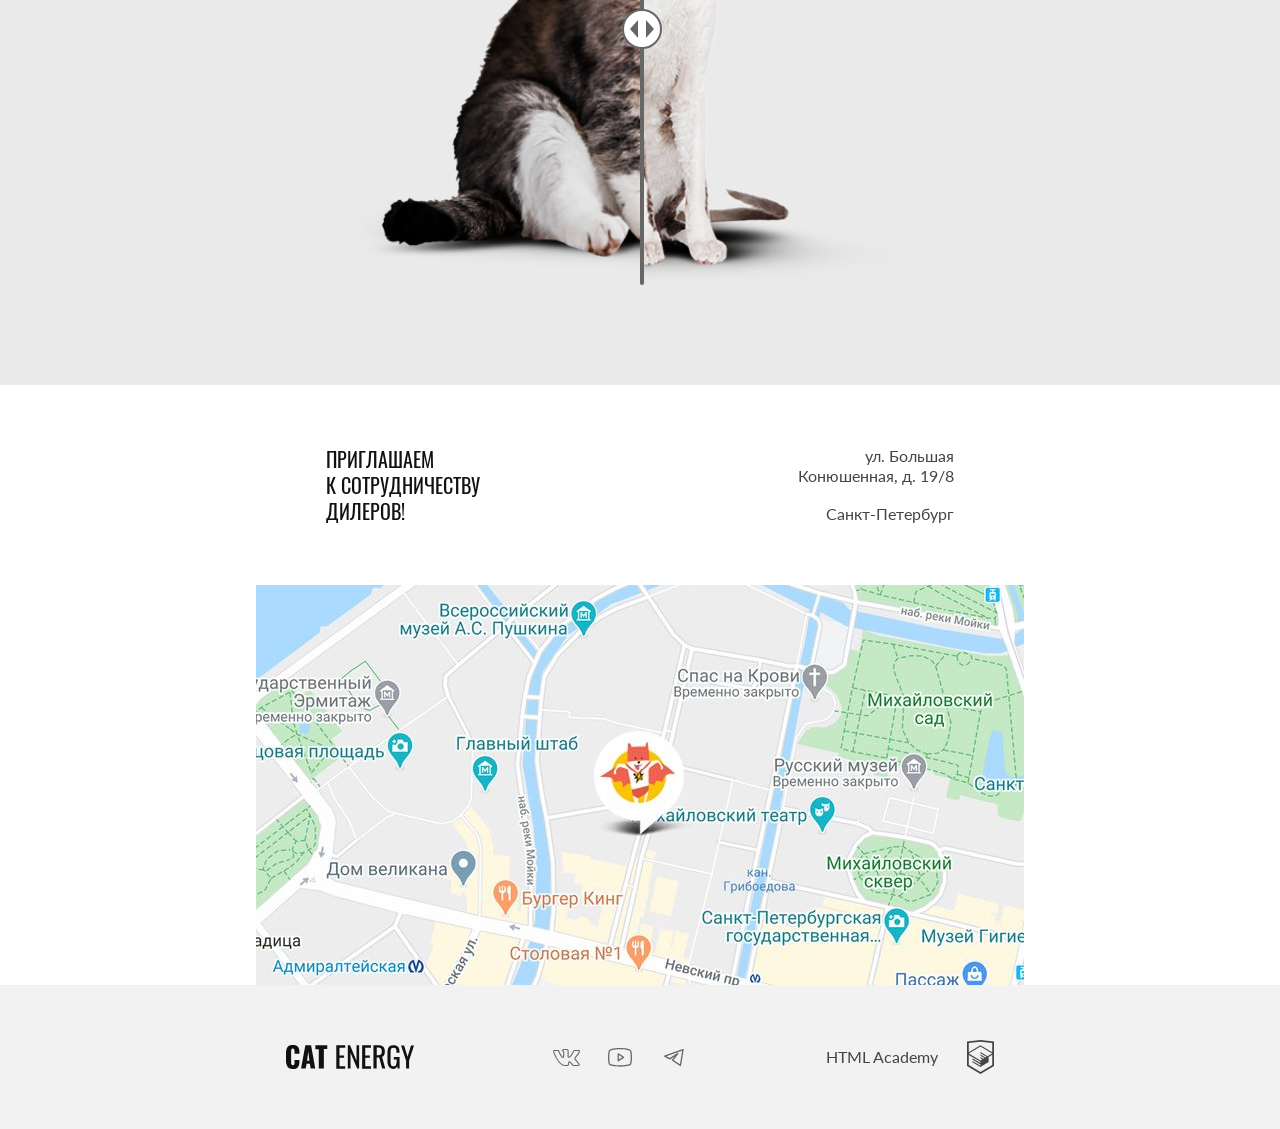
==== commit 87fcb8e7: "Deploying to gh-pages from @ progkuchumov/2693979-cat-energy-2@ad34977076416840d276fe9444182564aa282" ====
--- a/index.html
+++ b/index.html
@@ -1 +1 @@
-<!DOCTYPE html><html class="page" lang="ru"><head><meta charset="UTF-8"><title>Cat energy</title><meta name="viewport" content="width=device-width,initial-scale=1"><link rel="stylesheet" href="styles/styles.css"><link rel="icon" href="favicon.ico"><link rel="icon" href="favicons/icon.svg" type="image/svg+xml"><link rel="apple-touch-icon" href="favicons/180.png"><link rel="manifest" href="manifest.webmanifest"><script src="scripts/index.js" defer="defer"></script></head><body class="page__body"><header class="header page__container"><a class="logo" href="index.html"><picture><source media="(min-width: 1440px)" width="70" height="59" type="image/svg+xml" srcset="images/logo-desktop.svg"><source media="(min-width: 768px)" width="60" height="50" type="image/svg+xml" srcset="images/logo-tablet.svg"><img src="images/logo-mobile.svg" width="33" height="38" alt="Логотип Cat energy"></picture><span class="visually-hidden">Ссылка на Cat Energy</span></a><nav class="main-navigation"><button class="main-navigation__toggle" id="js-button-open" type="button"><span class="visually-hidden">Открыть меню</span></button><ul class="main-navigation__list list-reset" id="js-menu-open"><li class="main-navigation__item"><a class="main-navigation__link main-navigation__link--current" href="index.html">Главная</a></li><li class="main-navigation__item"><a class="main-navigation__link" href="catalog.html">Каталог продукции</a></li><li class="main-navigation__item"><a class="main-navigation__link" href="choose.html">Подбор программы</a></li></ul></nav></header><main class="page__main"><section class="hero page__container"><h1 class="hero__title">Функциональное питание для котов</h1><p class="hero__subtitle">Занялся собой? Займись котом!</p><picture><source media="(min-width: 1440px)" width="552" height="499" type="image/png" srcset="images/hero-image-desktop@1x.png, images/hero-image-desktop@2x.png 2x"><source media="(min-width: 768px)" width="709" height="609" type="image/png" srcset="images/hero-image-tablet@1x.png, images/hero-image-tablet@2x.png 2x"><img class="hero__image" src="images/hero-image-mobile@1x.png" srcset="images/hero-image-mobile@2x.png 2x" width="280" height="270" alt="Cat Energy pro со вкусом курицы"></picture><a class="hero__button button" href="choose.html">Подобрать программу</a></section><section class="catalog-promo page__container"><h2 class="visually-hidden">Подбор программ в зависимости от цели</h2><ul class="catalog-promo__list list-reset"><li class="catalog-promo__item catalog-promo__item--primary"><h3 class="catalog-promo__title">Похудение</h3><p class="catalog-promo__text">Ваш кот весит больше собаки и почти утратил способность лазить по деревьям? Пора на диету! Cat Energy Slim поможет вашему питомцу сбросить лишний вес.</p><a class="catalog-promo__link" href="catalog.html">Каталог slim</a></li><li class="catalog-promo__item catalog-promo__item--secondary"><h3 class="catalog-promo__title">Набор массы</h3><p class="catalog-promo__text">Заработать авторитет среди дворовых котов и даже собак? Серия Cat Energy Pro поможет вашему коту нарастить необходимые мышцы!</p><a class="catalog-promo__link" href="catalog.html">Каталог pro</a></li></ul></section><section class="advantages page__container"><h2 class="advantages__title">Как это работает</h2><ul class="advantages__list list-reset"><li class="advantages__item advantages__item--first">Функциональное питание содержит только полезные питательные вещества.</li><li class="advantages__item advantages__item--second">Выпускается в виде порошка, который нужно лишь залить кипятком и готово.</li><li class="advantages__item advantages__item--third">Замените один-два приема обычной еды на наше функциональное питание.</li><li class="advantages__item advantages__item--fourth">Уже через месяц наслаждайтесь изменениями к лучшему вашего питомца!</li></ul></section><section class="example"><div class="page__container"><h2 class="example__title">Живой пример</h2><p class="example__text">Борис сбросил 5 кг за 2 месяца, просто заменив свой обычный корм на Cat Energy Slim. Отличный результат без изнуряющих тренировок! При этом он не менял своих привычек и по-прежнему спит по 16 часов в день.</p><div class="example__result result"><p class="result__block"><span class="result__accent">5 кг</span> <span class="result__description">снижение веса</span></p><p class="result__block"><span class="result__accent">60 дней</span> <span class="result__description">затрачено времени</span></p></div><p class="example__expenses">Затраты на питание: 15 000 руб.</p><div class="example__result-slider slider"><div class="slider__slide slider__slide--before"><picture><source media="(min-width: 768px)" width="560" height="512" type="image/png" srcset="images/cat-slider-before-tablet-desktop@1x.png, images/cat-slider-before-tablet-desktop@2x.png 2x"><img class="slider__image" src="images/cat-slider-before-mobile@1x.png" srcset="images/cat-slider-before-mobile@2x.png 2x" width="280" height="256" alt="Кот до похудения"></picture></div><div class="slider__slide slider__slide--after"><picture><source media="(min-width: 768px)" width="560" height="512" type="image/png" srcset="images/cat-slider-after-tablet-desktop@1x.png, images/cat-slider-after-tablet-desktop@2x.png 2x"><img class="slider__image" src="images/cat-slider-after-mobile@1x.png" srcset="images/cat-slider-after-mobile@2x.png 2x" width="280" height="256" alt="Кот после похудения"></picture></div><div class="slider__change"><span class="visually-hidden">Слайдер до и после</span></div></div></div></section><section class="contacts"><div class="page__container"><h2 class="visually-hidden">Контакты</h2><div class="contacts__block"><p class="contacts__description">Приглашаем<br>к сотрудничеству дилеров!</p><address class="contacts__address"><span class="contacts__address-item">ул. Большая Конюшенная, д. 19/8</span> <span class="contacts__address-item">Санкт-Петербург</span></address></div></div><div class="contacts__map"><picture><source media="(min-width: 1440px)" width="1440" height="400" type="image/jpeg" srcset="images/map-desktop@1x.jpg, images/map-desktop@2x.jpg 2x"><source media="(min-width: 768px)" width="768" height="400" type="image/jpeg" srcset="images/map-tablet@1x.jpg, images/map-tablet@2x.jpg 2x"><img class="contacts__map-images" src="images/map-mobile@1x.jpg" srcset="images/map-mobile@2x.jpg 2x" width="320" height="362" alt="Карта расположения Cat Energy"></picture></div></section></main><footer class="footer"><div class="footer__container page__container"><a class="footer__logo" href="index.html"><span class="visually-hidden">Ссылка на Cat Energy</span></a><ul class="footer__social social list-reset"><li class="social__item"><a class="social__link social__link--vk" href="https://vk.com/htmlacademy"><span class="visually-hidden">ВКонтакте</span></a></li><li class="social__item"><a class="social__link social__link--youtube" href="https://www.youtube.com/user/htmlacademyru"><span class="visually-hidden">Youtube</span></a></li><li class="social__item"><a class="social__link social__link--telegram" href="https://t.me/htmlacademy"><span class="visually-hidden">Telegram</span></a></li></ul><a class="footer__html-academy" href="https://htmlacademy.ru/intensive/adaptive">HTML Academy</a></div></footer></body></html>+<!DOCTYPE html><html class="page" lang="ru"><head><meta charset="UTF-8"><title>Cat energy</title><meta name="viewport" content="width=device-width,initial-scale=1"><link rel="stylesheet" href="styles/styles.css"><link rel="icon" href="favicon.ico"><link rel="icon" href="favicons/icon.svg" type="image/svg+xml"><link rel="apple-touch-icon" href="favicons/180.png"><link rel="manifest" href="manifest.webmanifest"><script src="scripts/index.js" defer="defer"></script></head><body class="page__body"><header class="header page__container"><a class="logo" href="index.html"><picture><source media="(min-width: 1440px)" width="70" height="59" type="image/svg+xml" srcset="images/logo-desktop.svg"><source media="(min-width: 768px)" width="60" height="50" type="image/svg+xml" srcset="images/logo-tablet.svg"><img src="images/logo-mobile.svg" width="33" height="38" alt="Логотип Cat energy"></picture><span class="visually-hidden">Ссылка на Cat Energy</span></a><nav class="main-navigation"><button class="main-navigation__toggle" id="js-button-open" type="button"><span class="visually-hidden">Открыть меню</span></button><ul class="main-navigation__list list-reset" id="js-menu-open"><li class="main-navigation__item"><a class="main-navigation__link main-navigation__link--current" href="index.html">Главная</a></li><li class="main-navigation__item"><a class="main-navigation__link" href="catalog.html">Каталог продукции</a></li><li class="main-navigation__item"><a class="main-navigation__link" href="choose.html">Подбор программы</a></li></ul></nav></header><main class="page__main"><section class="hero page__container"><h1 class="hero__title">Функциональное питание для котов</h1><p class="hero__subtitle">Занялся собой? Займись котом!</p><picture><source media="(min-width: 1440px)" width="552" height="499" type="image/png" srcset="images/hero-image-desktop@1x.png, images/hero-image-desktop@2x.png 2x"><source media="(min-width: 768px)" width="709" height="609" type="image/png" srcset="images/hero-image-tablet@1x.png, images/hero-image-tablet@2x.png 2x"><img class="hero__image" src="images/hero-image-mobile@1x.png" srcset="images/hero-image-mobile@2x.png 2x" width="280" height="270" alt="Cat Energy pro со вкусом курицы"></picture><a class="hero__button button" href="choose.html">Подобрать программу</a></section><section class="catalog-promo page__container"><h2 class="visually-hidden">Подбор программ в зависимости от цели</h2><ul class="catalog-promo__list list-reset"><li class="catalog-promo__item catalog-promo__item--primary"><h3 class="catalog-promo__title">Похудение</h3><p class="catalog-promo__text">Ваш кот весит больше собаки и почти утратил способность лазить по деревьям? Пора на диету! Cat Energy Slim поможет вашему питомцу сбросить лишний вес.</p><a class="catalog-promo__link" href="catalog.html">Каталог slim</a></li><li class="catalog-promo__item catalog-promo__item--secondary"><h3 class="catalog-promo__title">Набор массы</h3><p class="catalog-promo__text">Заработать авторитет среди дворовых котов и даже собак? Серия Cat Energy Pro поможет вашему коту нарастить необходимые мышцы!</p><a class="catalog-promo__link" href="catalog.html">Каталог pro</a></li></ul></section><section class="advantages page__container"><h2 class="advantages__title">Как это работает</h2><ul class="advantages__list list-reset"><li class="advantages__item advantages__item--first">Функциональное питание содержит только полезные питательные вещества.</li><li class="advantages__item advantages__item--second">Выпускается в виде порошка, который нужно лишь залить кипятком и готово.</li><li class="advantages__item advantages__item--third">Замените один-два приема обычной еды на наше функциональное питание.</li><li class="advantages__item advantages__item--fourth">Уже через месяц наслаждайтесь изменениями к лучшему вашего питомца!</li></ul></section><section class="example"><div class="page__container"><h2 class="example__title">Живой пример</h2><p class="example__text">Борис сбросил 5 кг за 2 месяца, просто заменив свой обычный корм на Cat Energy Slim. Отличный результат без изнуряющих тренировок! При этом он не менял своих привычек и по-прежнему спит по 16 часов в день.</p><div class="example__result result"><p class="result__block"><span class="result__accent">5 кг</span> <span class="result__description">снижение веса</span></p><p class="result__block"><span class="result__accent">60 дней</span> <span class="result__description">затрачено времени</span></p><p class="result__expenses">Затраты на питание: 15 000 руб.</p></div><div class="example__result-slider slider"><div class="slider__slide slider__slide--before"><picture><source media="(min-width: 768px)" width="560" height="512" type="image/png" srcset="images/cat-slider-before-tablet-desktop@1x.png, images/cat-slider-before-tablet-desktop@2x.png 2x"><img class="slider__image slider__image--before" src="images/cat-slider-before-mobile@1x.png" srcset="images/cat-slider-before-mobile@2x.png 2x" width="280" height="256" alt="Кот до похудения"></picture></div><div class="slider__slide slider__slide--after"><picture><source media="(min-width: 768px)" width="560" height="512" type="image/png" srcset="images/cat-slider-after-tablet-desktop@1x.png, images/cat-slider-after-tablet-desktop@2x.png 2x"><img class="slider__image slider__image--after" src="images/cat-slider-after-mobile@1x.png" srcset="images/cat-slider-after-mobile@2x.png 2x" width="280" height="256" alt="Кот после похудения"></picture></div><div class="slider__change"><span class="visually-hidden">Слайдер до и после</span></div></div></div></section><section class="contacts"><div class="page__container"><h2 class="visually-hidden">Контакты</h2><div class="contacts__block"><p class="contacts__description">Приглашаем<br>к сотрудничеству дилеров!</p><address class="contacts__address"><span class="contacts__address-item">ул. Большая Конюшенная, д. 19/8</span> <span class="contacts__address-item">Санкт-Петербург</span></address></div></div><div class="contacts__map"><picture><source media="(min-width: 1440px)" width="1440" height="400" type="image/jpeg" srcset="images/map-desktop@1x.jpg, images/map-desktop@2x.jpg 2x"><source media="(min-width: 768px)" width="768" height="400" type="image/jpeg" srcset="images/map-tablet@1x.jpg, images/map-tablet@2x.jpg 2x"><img class="contacts__map-images" src="images/map-mobile@1x.jpg" srcset="images/map-mobile@2x.jpg 2x" width="320" height="362" alt="Карта расположения Cat Energy"></picture></div></section></main><footer class="footer"><div class="footer__container page__container"><a class="footer__logo" href="index.html"><span class="visually-hidden">Ссылка на Cat Energy</span></a><ul class="footer__social social list-reset"><li class="social__item"><a class="social__link social__link--vk" href="https://vk.com/htmlacademy"><span class="visually-hidden">ВКонтакте</span></a></li><li class="social__item"><a class="social__link social__link--youtube" href="https://www.youtube.com/user/htmlacademyru"><span class="visually-hidden">Youtube</span></a></li><li class="social__item"><a class="social__link social__link--telegram" href="https://t.me/htmlacademy"><span class="visually-hidden">Telegram</span></a></li></ul><a class="footer__html-academy" href="https://htmlacademy.ru/intensive/adaptive">HTML Academy</a></div></footer></body></html>
--- a/styles/styles.css
+++ b/styles/styles.css
@@ -1 +1 @@
-@font-face{font-family:Lato;font-weight:400;font-style:normal;src:url(../fonts/lato/Lato-Regular.woff2)format("woff2");font-display:swap}@font-face{font-family:Oswald;font-weight:400;font-style:normal;src:url(../fonts/oswald/oswaldregular.woff2)format("woff2");font-display:swap}*,:before,:after{box-sizing:border-box}body{color:#444;font-family:Lato,sans-serif;font-size:14px;line-height:18px}img{object-fit:contain;max-width:100%;height:auto}.visually-hidden{white-space:nowrap;-webkit-clip-path:inset(100%);clip-path:inset(100%);clip:rect(0 0 0 0);border:0;width:1px;height:1px;margin:-1px;padding:0;position:absolute;overflow:hidden}.list-reset{margin:0;padding:0;list-style:none}.button{color:#fff;text-transform:uppercase;text-align:center;cursor:pointer;background-color:#68b738;border:none;width:100%;padding:10px;font-family:Oswald,sans-serif;font-size:16px;font-weight:400;line-height:20px;text-decoration:none;display:block}.button--accent{color:#444;background-color:#f2f2f2}.button--big{font-size:20px;line-height:26px}.page{height:100%}.page__body{flex-direction:column;min-height:100%;margin:0;display:flex}.page__container{width:320px;margin:0 auto;padding:0 20px}@media (width>=768px){.page__container{width:768px;padding:0 30px}}@media (width>=1440px){.page__container{width:1440px;padding:0 110px}}.page__main{flex-grow:1;min-width:320px}.header{justify-content:space-between;align-items:center;padding-top:14px;padding-bottom:13px;display:flex;position:relative}@media (width>=768px){.header{padding-top:25px;padding-bottom:25px}}@media (width>=1440px){.header{padding-top:55px}}.logo{background-image:url(../images/logo-text.svg);background-position:100%;background-repeat:no-repeat;background-size:101px 18px;width:190px;height:38px;display:block}@media (width>=768px){.logo{width:174px;height:50px}}@media (width>=1440px){.logo{width:202px;height:59px}}.main-navigation__toggle{cursor:pointer;background-color:#000;border:none;width:24px;height:24px;margin-top:5px;-webkit-mask-image:url(../icons/stack.svg#toggle);mask-image:url(../icons/stack.svg#toggle);-webkit-mask-size:cover;mask-size:cover;-webkit-mask-repeat:no-repeat;mask-repeat:no-repeat}.main-navigation__toggle:hover,.main-navigation__toggle:focus{background-color:#68b738}.main-navigation__toggle:active{opacity:.3}@media (width>=768px){.main-navigation__toggle{display:none}}.main-navigation__toggle--open{width:18px;height:18px;margin-top:3px;-webkit-mask-image:url(../icons/stack.svg#toggle-open);mask-image:url(../icons/stack.svg#toggle-open)}.main-navigation__list{text-align:center;z-index:5;background-color:#fff;width:100%;margin-top:20px;display:none;position:absolute;left:0}@media (width>=768px){.main-navigation__list{flex-wrap:wrap;gap:33px;margin-top:0;display:flex;position:static}}.main-navigation__list--open{display:block}.main-navigation__item{border-top:1px solid #e6e6e6}@media (width>=768px){.main-navigation__item{border:none}}.main-navigation__link{color:#000;text-transform:uppercase;padding-top:22px;padding-bottom:24px;font-family:Oswald,sans-serif;font-size:20px;font-weight:400;line-height:20px;text-decoration:none;display:block}@media (width>=768px){.main-navigation__link{padding-top:0;padding-bottom:0;font-size:18px;line-height:24px}}.hero{text-align:center;padding-top:27px;padding-bottom:20px;position:relative}@media (width>=768px){.hero{text-align:left}}.hero:before{content:"";z-index:-1;background:linear-gradient(#68b738d9,#68b738d9),url(../images/hero-bg-mobile@1x.jpg) top no-repeat;width:320px;height:302px;position:absolute;top:0;left:0}@media (width>=768px){.hero:before{display:none}}.hero__title,.hero__subtitle{color:#fff;margin-top:0;font-family:Oswald,sans-serif;font-weight:400}@media (width>=768px){.hero__title,.hero__subtitle{color:#000;margin-left:90px}}.hero__title{margin-bottom:25px;font-size:36px;line-height:36px}@media (width>=768px){.hero__title{max-width:420px;margin-bottom:40px;font-size:60px;line-height:60px}}.hero__subtitle{text-transform:uppercase;margin-bottom:29px;font-size:14px;line-height:14px}@media (width>=768px){.hero__subtitle{font-size:20px;line-height:20px}}@media (width>=768px) and (width<=1439px){.hero__button{position:absolute;bottom:560px;left:120px}}@media (width>=768px){.hero__button{width:auto;padding:14px 26px;font-size:20px;line-height:26px;display:inline-block}}.catalog-promo__item{background-color:#f2f2f2;margin-bottom:20px;padding:24px 20px 20px;position:relative}.catalog-promo__item:before{content:"";background-color:#68b738;border-radius:50%;width:50px;height:50px;display:block;position:absolute}.catalog-promo__item:after{content:"";background-color:#000;display:block;position:absolute;-webkit-mask-repeat:no-repeat;mask-repeat:no-repeat}.catalog-promo__item--primary:after{width:36px;height:50px;top:21px;left:27px;-webkit-mask-image:url(../icons/stack.svg#promo-primary);mask-image:url(../icons/stack.svg#promo-primary)}.catalog-promo__item--secondary:after{width:67px;height:28px;top:35px;left:12px;-webkit-mask-image:url(../icons/stack.svg#promo-secondary);mask-image:url(../icons/stack.svg#promo-secondary)}.catalog-promo__title,.catalog-promo__link{color:#000;text-transform:uppercase;font-family:Oswald,sans-serif;font-weight:400}.catalog-promo__title{margin-top:0;margin-bottom:29px;margin-left:70px;padding-top:5px;font-size:24px;line-height:36px}.catalog-promo__text{margin-top:0;margin-bottom:23px}.catalog-promo__text:last-of-type{border-bottom:1px solid #d9d9d9;margin-bottom:19px;padding-bottom:23px}.catalog-promo__link{font-size:16px;line-height:16px;text-decoration:none}.catalog-promo__link:after{content:"";background-color:#000;width:32px;height:10px;margin-left:15px;display:inline-block;-webkit-mask-image:url(../icons/stack.svg#arrow-right);mask-image:url(../icons/stack.svg#arrow-right);-webkit-mask-position:-12px 0;mask-position:-12px 0;-webkit-mask-size:cover;mask-size:cover;-webkit-mask-repeat:no-repeat;mask-repeat:no-repeat}.catalog-promo__link:hover:after,.catalog-promo__link:focus:after{-webkit-mask-position:0 0;mask-position:0 0}.catalog-promo__link:active{opacity:.3}.catalog__title{color:#000;font-family:Oswald,sans-serif;font-size:36px;font-weight:400;line-height:36px}.product-card--add{text-align:center}.product-card__product-link,.product-card__show-more{text-decoration:none}.product-card__title,.product-card__accent{text-transform:uppercase;font-family:Oswald,sans-serif;font-size:16px;font-weight:400;line-height:20px}.product-card__title{color:#222}.product-card__parameters,.product-card__show-more{color:#444;font-family:Lato,sans-serif;font-size:12px;font-weight:400;line-height:16px}.product-card__show-more:before{content:"";background-color:#d3d3d3;width:30px;height:30px;display:block;-webkit-mask-image:url(../icons/stack.svg#plus);mask-image:url(../icons/stack.svg#plus);-webkit-mask-size:cover;mask-size:cover;-webkit-mask-repeat:no-repeat;mask-repeat:no-repeat}.product-card__accent{color:#111}.additional-catalog__title{color:#000;font-family:Oswald,sans-serif;font-size:24px;font-weight:400;line-height:24px}.additional-product__title{color:#222;text-transform:uppercase;font-family:Oswald,sans-serif;font-size:16px;font-weight:400;line-height:16px}.additional-product__parameters{color:#444;font-family:Lato,sans-serif;font-size:14px;font-weight:400;line-height:14px}.promo{text-align:center;background:linear-gradient(#68b738d9,#68b738d9),url(../images/promo-bg-mobile@1x.jpg) top no-repeat}.promo__text{color:#fff;font-family:Lato,sans-serif;font-size:16px;font-weight:400;line-height:20px}.promo__text:before{content:"";background-image:url(../icons/stack.svg#promo-gift);background-position:50%;background-repeat:no-repeat;width:80px;height:80px;display:block}.subscription__title,.subscription__text{color:#000;font-family:Oswald,sans-serif;font-weight:400;line-height:24px}.subscription__title{font-size:24px}.subscription__text{font-size:16px}.advantages{padding-bottom:29px}.advantages__title{color:#000;text-transform:uppercase;margin-top:0;margin-bottom:40px;font-family:Oswald,sans-serif;font-size:36px;font-weight:400;line-height:40px}.advantages__item{min-height:60px;margin-bottom:20px;padding-left:80px;position:relative}.advantages__item:before{content:"";background-repeat:no-repeat;background-size:cover;width:60px;height:60px;display:block;position:absolute;left:0}.advantages__item--first:before{background-image:url(../icons/stack.svg#advantages-first)}.advantages__item--second:before{background-image:url(../icons/stack.svg#advantages-second)}.advantages__item--third:before{background-image:url(../icons/stack.svg#advantages-third)}.advantages__item--fourth:before{background-image:url(../icons/stack.svg#advantages-fourth)}.example{background-color:#eaeaea;padding-top:25px;padding-bottom:40px}.example__title,.example__expenses{color:#000;text-transform:uppercase;font-family:Oswald,sans-serif;font-weight:400}.example__title{margin-top:0;margin-bottom:40px;font-size:36px;line-height:40px}.example__expenses{text-align:center;font-size:14px;line-height:20px}.result{flex-wrap:wrap;justify-content:space-between;padding-bottom:15px;display:flex}.result__block{color:#444;text-align:center;border:1px solid #cdcdcd;border-radius:3px;width:124px;padding:15px;font-family:Lato,sans-serif;font-size:12px;font-weight:400;line-height:12px;position:relative}.result__accent{color:#000;font-family:Oswald,sans-serif;font-size:24px;font-weight:400;line-height:24px}.result__description{background-color:#eaeaea;width:89px;padding:0 15px;display:block;position:absolute;bottom:-15px}.slider{width:280px;height:256px;position:relative;overflow:hidden}.slider__slide{background-color:#eaeaea;height:100%;position:absolute;top:0;overflow:hidden}.slider__slide--before{z-index:2;width:50%;left:0}.slider__slide--after{right:0}.slider__image{object-fit:cover;width:100%;max-width:none;height:100%;display:block}.slider__change{z-index:10;cursor:pointer;background-color:#666;border-radius:2px;width:4px;height:100%;position:absolute;top:0;left:50%}.slider__change:after{content:"";background-image:url(../icons/stack.svg#slider-button);border:none;width:40px;height:40px;position:absolute;top:50%;left:50%;transform:translate(-50%,-50%)}.contacts{background-color:#fff}.contacts--inner-page{background-color:#f2f2f2}.contacts__block{justify-content:space-between;padding-top:26px;padding-bottom:26px;display:flex}@media (width>=768px){.contacts__block{padding-top:61px;padding-bottom:61px}}.contacts__description{color:#111;text-transform:uppercase;width:50%;margin-top:0;margin-bottom:0;padding-right:15px;font-family:Oswald,sans-serif;font-size:16px;font-weight:400;line-height:20px}@media (width>=768px){.contacts__description{width:180px;font-size:20px;line-height:26px}}.contacts__address{color:#444;flex-direction:column;justify-content:space-between;width:50%;font-family:Lato,sans-serif;font-size:14px;font-style:normal;font-weight:400;line-height:20px;display:flex}@media (width>=768px){.contacts__address{text-align:right;width:160px;font-size:16px}}.contacts__map{width:320px;margin:0 auto}@media (width>=768px){.contacts__map{width:768px}}@media (width>=1440px){.contacts__map{width:1440px}}.contacts__map-images{display:block}.footer{background-color:#f2f2f2;padding-top:40px;padding-bottom:40px}@media (width>=768px){.footer{padding-top:55px;padding-bottom:55px}}.footer__container{flex-flow:column wrap;align-items:center;display:flex}@media (width>=768px){.footer__container{flex-direction:row;justify-content:space-between}}.footer__social{margin-bottom:20px}@media (width>=768px){.footer__social{margin-bottom:0}}.footer__logo{background-color:#111;width:128px;height:24px;margin-bottom:20px;display:block;-webkit-mask-image:url(../images/logo-text.svg);mask-image:url(../images/logo-text.svg);-webkit-mask-size:cover;mask-size:cover;-webkit-mask-repeat:no-repeat;mask-repeat:no-repeat}.footer__logo:hover,.footer__logo:focus{background-color:#3e3e3e}.footer__logo:active{background-color:#6b6b6b}@media (width>=768px){.footer__logo{margin-bottom:0}}.footer__html-academy{color:#444;justify-content:space-between;align-items:center;width:100%;font-family:Lato,sans-serif;font-size:16px;line-height:20px;text-decoration:none;display:flex}.footer__html-academy:after{content:"";background-color:#444;width:27px;height:34px;display:block;-webkit-mask-image:url(../icons/stack.svg#html-academy-logo);mask-image:url(../icons/stack.svg#html-academy-logo);-webkit-mask-size:cover;mask-size:cover;-webkit-mask-repeat:no-repeat;mask-repeat:no-repeat}.footer__html-academy:focus{outline:none}.footer__html-academy:hover:after,.footer__html-academy:focus:after{background-color:#68b738}.footer__html-academy:active{opacity:.3}@media (width>=768px){.footer__html-academy{width:168px}}.social{border-top:1px solid #d9d9d9;border-bottom:1px solid #d9d9d9;flex-wrap:wrap;justify-content:center;gap:26px;width:100%;padding-top:20px;padding-bottom:20px;display:flex}@media (width>=768px){.social{border:none;width:auto;padding:0}}.social__link{background-color:#666;width:28px;height:22px;display:block;-webkit-mask-position:50%;mask-position:50%;-webkit-mask-repeat:no-repeat;mask-repeat:no-repeat}.social__link--vk{-webkit-mask-image:url(../icons/stack.svg#vkontakte);mask-image:url(../icons/stack.svg#vkontakte)}.social__link--youtube{-webkit-mask-image:url(../icons/stack.svg#youtube);mask-image:url(../icons/stack.svg#youtube)}.social__link--telegram{-webkit-mask-image:url(../icons/stack.svg#telegram);mask-image:url(../icons/stack.svg#telegram)}.social__link:hover,.social__link:focus{background-color:#68b738}.social__link:active{opacity:.3}+@font-face{font-family:Lato;font-weight:400;font-style:normal;src:url(../fonts/lato/Lato-Regular.woff2)format("woff2");font-display:swap}@font-face{font-family:Oswald;font-weight:400;font-style:normal;src:url(../fonts/oswald/oswaldregular.woff2)format("woff2");font-display:swap}*,:before,:after{box-sizing:border-box}body{color:#444;font-family:Lato,sans-serif;font-size:14px;line-height:18px}img{object-fit:contain;max-width:100%;height:auto}.visually-hidden{white-space:nowrap;-webkit-clip-path:inset(100%);clip-path:inset(100%);clip:rect(0 0 0 0);border:0;width:1px;height:1px;margin:-1px;padding:0;position:absolute;overflow:hidden}.list-reset{margin:0;padding:0;list-style:none}.button{color:#fff;text-transform:uppercase;text-align:center;cursor:pointer;background-color:#68b738;border:none;width:100%;padding:10px;font-family:Oswald,sans-serif;font-size:16px;font-weight:400;line-height:20px;text-decoration:none;display:block}.button--accent{color:#444;background-color:#f2f2f2}.button--big{font-size:20px;line-height:26px}.page{height:100%}.page__body{flex-direction:column;min-height:100%;margin:0;display:flex}.page__container{width:320px;margin:0 auto;padding:0 20px}@media (width>=768px){.page__container{width:768px;padding:0 30px}}@media (width>=1440px){.page__container{width:1440px;padding:0 110px}}.page__main{flex-grow:1;min-width:320px}.header{justify-content:space-between;align-items:center;padding-top:14px;padding-bottom:13px;display:flex;position:relative}@media (width>=768px){.header{padding-top:25px;padding-bottom:25px}}@media (width>=1440px){.header{padding-top:55px}}.logo{background-image:url(../images/logo-text.svg);background-position:100%;background-repeat:no-repeat;background-size:101px 18px;width:190px;height:38px;display:block}@media (width>=768px){.logo{width:174px;height:50px}}@media (width>=1440px){.logo{width:202px;height:59px}}.main-navigation__toggle{cursor:pointer;background-color:#000;border:none;width:24px;height:24px;margin-top:5px;-webkit-mask-image:url(../icons/stack.svg#toggle);mask-image:url(../icons/stack.svg#toggle);-webkit-mask-size:cover;mask-size:cover;-webkit-mask-repeat:no-repeat;mask-repeat:no-repeat}.main-navigation__toggle:hover,.main-navigation__toggle:focus{background-color:#68b738}.main-navigation__toggle:active{opacity:.3}@media (width>=768px){.main-navigation__toggle{display:none}}.main-navigation__toggle--open{width:18px;height:18px;margin-top:3px;-webkit-mask-image:url(../icons/stack.svg#toggle-open);mask-image:url(../icons/stack.svg#toggle-open)}.main-navigation__list{text-align:center;z-index:5;background-color:#fff;width:100%;margin-top:20px;display:none;position:absolute;left:0}@media (width>=768px){.main-navigation__list{flex-wrap:wrap;gap:33px;margin-top:0;margin-right:5px;display:flex;position:static}}.main-navigation__list--open{display:block}.main-navigation__item{border-top:1px solid #e6e6e6}@media (width>=768px){.main-navigation__item{border:none}}.main-navigation__link{color:#000;text-transform:uppercase;padding-top:22px;padding-bottom:24px;font-family:Oswald,sans-serif;font-size:20px;font-weight:400;line-height:20px;text-decoration:none;display:block}@media (width>=768px){.main-navigation__link{padding-top:0;padding-bottom:0;font-size:18px;line-height:24px}}.hero{text-align:center;padding-top:27px;padding-bottom:22px;position:relative}@media (width>=768px){.hero{text-align:left;grid-template-areas:"title""subtitle""button""image";margin-bottom:3px;padding-top:40px;padding-bottom:0;display:grid}}.hero:before{content:"";z-index:-1;background:linear-gradient(#68b738d9,#68b738d9),url(../images/hero-bg-mobile@1x.jpg) top no-repeat;width:320px;height:302px;position:absolute;top:0;left:0}@media (width>=768px){.hero:before{display:none}}.hero__title,.hero__subtitle{color:#fff;margin-top:0;font-family:Oswald,sans-serif;font-weight:400}@media (width>=768px){.hero__title,.hero__subtitle{color:#000;margin-left:90px}}.hero__title{margin-bottom:25px;font-size:36px;line-height:36px}@media (width>=768px){.hero__title{grid-area:title;max-width:420px;margin-bottom:40px;font-size:60px;line-height:60px}}.hero__subtitle{text-transform:uppercase;margin-bottom:30px;font-size:14px;line-height:14px}@media (width>=768px){.hero__subtitle{grid-area:subtitle;margin-bottom:50px;font-size:20px;line-height:20px}.hero__button{grid-area:button;justify-self:start;width:auto;margin-left:90px;padding:14px 28px;font-size:20px;line-height:26px;display:inline-block}}.hero__image{display:block}@media (width>=768px){.hero__image{grid-area:image;margin-top:-84px}}.catalog-promo__item{background-color:#f2f2f2;margin-bottom:20px;padding:24px 20px 20px;position:relative}.catalog-promo__item:before{content:"";background-color:#68b738;border-radius:50%;width:50px;height:50px;display:block;position:absolute}.catalog-promo__item:after{content:"";background-color:#000;display:block;position:absolute;-webkit-mask-repeat:no-repeat;mask-repeat:no-repeat}.catalog-promo__item--primary:after{width:36px;height:50px;top:21px;left:27px;-webkit-mask-image:url(../icons/stack.svg#promo-primary);mask-image:url(../icons/stack.svg#promo-primary)}.catalog-promo__item--secondary:after{width:67px;height:28px;top:35px;left:12px;-webkit-mask-image:url(../icons/stack.svg#promo-secondary);mask-image:url(../icons/stack.svg#promo-secondary)}@media (width>=768px){.catalog-promo__item{min-height:372px;margin-bottom:30px;padding:70px 316px 57px 53px}.catalog-promo__item:before{width:200px;height:200px;top:90px;right:63px}.catalog-promo__item--primary:after{width:140px;height:194px;top:80px;left:auto;right:93px}.catalog-promo__item--secondary:after{width:268px;height:112px;top:134px;left:auto;right:24px}}.catalog-promo__title,.catalog-promo__link{color:#000;text-transform:uppercase;font-family:Oswald,sans-serif;font-weight:400}.catalog-promo__title{margin-top:0;margin-bottom:29px;margin-left:70px;padding-top:5px;font-size:24px;line-height:36px}@media (width>=768px){.catalog-promo__title{margin-bottom:24px;margin-left:0;font-size:36px}}.catalog-promo__text{margin-top:0;margin-bottom:23px}@media (width>=768px){.catalog-promo__text{font-size:16px;line-height:24px}}.catalog-promo__text:last-of-type{margin-bottom:59px}@media (width<=767px){.catalog-promo__text:last-of-type{border-bottom:1px solid #d9d9d9;margin-bottom:19px;padding-bottom:23px}}.catalog-promo__link{font-size:16px;line-height:16px;text-decoration:none}.catalog-promo__link:after{content:"";background-color:#000;width:32px;height:16px;margin-left:15px;display:inline-block;-webkit-mask-image:url(../icons/stack.svg#arrow-right);mask-image:url(../icons/stack.svg#arrow-right);-webkit-mask-position:-12px 0;mask-position:-12px 0;-webkit-mask-size:cover;mask-size:cover;-webkit-mask-repeat:no-repeat;mask-repeat:no-repeat}.catalog-promo__link:hover:after,.catalog-promo__link:focus:after{-webkit-mask-position:0 0;mask-position:0 0}.catalog-promo__link:active{opacity:.3}@media (width>=768px){.catalog-promo__link{font-size:20px}.catalog-promo__link:after{width:38px;margin-left:26px}}.catalog__title{color:#000;font-family:Oswald,sans-serif;font-size:36px;font-weight:400;line-height:36px}.product-card--add{text-align:center}.product-card__product-link,.product-card__show-more{text-decoration:none}.product-card__title,.product-card__accent{text-transform:uppercase;font-family:Oswald,sans-serif;font-size:16px;font-weight:400;line-height:20px}.product-card__title{color:#222}.product-card__parameters,.product-card__show-more{color:#444;font-family:Lato,sans-serif;font-size:12px;font-weight:400;line-height:16px}.product-card__show-more:before{content:"";background-color:#d3d3d3;width:30px;height:30px;display:block;-webkit-mask-image:url(../icons/stack.svg#plus);mask-image:url(../icons/stack.svg#plus);-webkit-mask-size:cover;mask-size:cover;-webkit-mask-repeat:no-repeat;mask-repeat:no-repeat}.product-card__accent{color:#111}.additional-catalog__title{color:#000;font-family:Oswald,sans-serif;font-size:24px;font-weight:400;line-height:24px}.additional-product__title{color:#222;text-transform:uppercase;font-family:Oswald,sans-serif;font-size:16px;font-weight:400;line-height:16px}.additional-product__parameters{color:#444;font-family:Lato,sans-serif;font-size:14px;font-weight:400;line-height:14px}.promo{text-align:center;background:linear-gradient(#68b738d9,#68b738d9),url(../images/promo-bg-mobile@1x.jpg) top no-repeat}.promo__text{color:#fff;font-family:Lato,sans-serif;font-size:16px;font-weight:400;line-height:20px}.promo__text:before{content:"";background-image:url(../icons/stack.svg#promo-gift);background-position:50%;background-repeat:no-repeat;width:80px;height:80px;display:block}.subscription__title,.subscription__text{color:#000;font-family:Oswald,sans-serif;font-weight:400;line-height:24px}.subscription__title{font-size:24px}.subscription__text{font-size:16px}.advantages{padding-bottom:49px}@media (width>=768px){.advantages{padding-top:13px;padding-bottom:60px}}.advantages__title{color:#000;margin-top:0;margin-bottom:40px;font-family:Oswald,sans-serif;font-size:36px;font-weight:400;line-height:40px}@media (width>=768px){.advantages__title{margin-bottom:72px;font-size:60px;line-height:60px}}.advantages__list{flex-wrap:wrap;gap:20px;display:flex}@media (width>=768px){.advantages__list{counter-reset:item;gap:90px 135px}}.advantages__item{min-height:60px;padding-left:80px;position:relative}.advantages__item:before{content:"";background-repeat:no-repeat;background-size:cover;width:60px;height:60px;display:block;position:absolute;left:0}@media (width>=768px){.advantages__item:before{width:80px;height:80px;margin-bottom:31px;position:static}}.advantages__item--first:before{background-image:url(../icons/stack.svg#advantages-first)}.advantages__item--second:before{background-image:url(../icons/stack.svg#advantages-second)}.advantages__item--third:before{background-image:url(../icons/stack.svg#advantages-third)}.advantages__item--fourth:before{background-image:url(../icons/stack.svg#advantages-fourth)}@media (width>=768px){.advantages__item{width:250px;min-height:227px;padding-left:0;font-size:16px;line-height:24px}.advantages__item:after{content:counter(item);counter-increment:item;z-index:-1;color:#f2f2f2;font-family:Oswald,sans-serif;font-size:280px;line-height:280px;position:absolute;top:-40px;left:115px}}.example{padding-top:25px;padding-bottom:40px;position:relative}.example:after{content:"";z-index:-1;background-color:#eaeaea;width:100%;height:100%;position:absolute;bottom:0;left:0}@media (width>=768px){.example{padding-top:45px}.example:after{height:43%}}.example__title{color:#000;margin-top:0;margin-bottom:40px;font-family:Oswald,sans-serif;font-size:36px;font-weight:400;line-height:40px}@media (width>=768px){.example__title{margin-bottom:60px;font-size:60px;line-height:60px}}.example__text{margin-top:0;margin-bottom:20px}@media (width>=768px){.example__text{margin-bottom:55px;font-size:16px;line-height:24px}.example__result-slider{margin:0 auto 60px}}.result{flex-wrap:wrap;margin-bottom:5px;display:flex}@media (width<=767px){.result{gap:22px 32px}}@media (width>=768px){.result{gap:43px;margin-bottom:85px}}.result__block{color:#444;text-align:center;border:1px solid #cdcdcd;border-radius:3px;width:124px;margin-top:0;padding:14px;font-family:Lato,sans-serif;font-size:12px;font-weight:400;line-height:12px;position:relative}@media (width>=768px){.result__block{width:162px;padding-bottom:20px;font-size:14px;line-height:14px}}.result__accent{color:#000;text-transform:uppercase;font-family:Oswald,sans-serif;font-size:24px;font-weight:400;line-height:24px}@media (width>=768px){.result__accent{font-size:30px;line-height:36px}}.result__description{background-color:#eaeaea;width:89px;padding:0 15px;display:block;position:absolute;bottom:-15px}@media (width>=768px){.result__description{background-color:#fff;width:90%;padding:0;bottom:-6px;left:7px}}.result__expenses{color:#000;text-align:center;text-transform:uppercase;width:100%;margin-top:0;font-family:Oswald,sans-serif;font-size:14px;font-weight:400;line-height:20px}@media (width>=768px){.result__expenses{text-align:right;width:175px;margin-left:auto;font-size:20px;line-height:36px}}.slider{width:280px;height:256px;position:relative;overflow:hidden}@media (width>=768px){.slider{width:560px;height:512px}}.slider__slide{height:100%;position:absolute;top:0;overflow:hidden}.slider__slide--before{z-index:2;width:50%;left:0}.slider__slide--after{width:50%;right:0}.slider__image{object-fit:cover;width:100%;max-width:none;height:100%;display:block}.slider__image--after{position:absolute;right:0}.slider__change{z-index:10;cursor:pointer;background-color:#666;border-radius:2px;width:4px;height:100%;position:absolute;top:0;left:50%}.slider__change:after{content:"";background-image:url(../icons/stack.svg#slider-button);border:none;width:40px;height:40px;position:absolute;top:50%;left:50%;transform:translate(-50%,-50%)}.contacts{background-color:#fff}.contacts--inner-page{background-color:#f2f2f2}.contacts__block{justify-content:space-between;padding-top:27px;padding-bottom:26px;display:flex}@media (width>=768px){.contacts__block{padding:61px 40px}}.contacts__description{color:#111;text-transform:uppercase;width:50%;margin-top:0;margin-bottom:0;padding-right:15px;font-family:Oswald,sans-serif;font-size:16px;font-weight:400;line-height:20px}@media (width>=768px){.contacts__description{width:180px;font-size:20px;line-height:26px}}.contacts__address{color:#444;flex-direction:column;justify-content:space-between;width:50%;font-family:Lato,sans-serif;font-size:14px;font-style:normal;font-weight:400;line-height:20px;display:flex}@media (width>=768px){.contacts__address{text-align:right;width:160px;font-size:16px}}.contacts__map{width:320px;margin:0 auto}@media (width>=768px){.contacts__map{width:768px}}@media (width>=1440px){.contacts__map{width:1440px}}.contacts__map-images{display:block}.footer{background-color:#f2f2f2;padding-top:40px;padding-bottom:40px}@media (width>=768px){.footer{padding-top:55px;padding-bottom:55px}}.footer__container{flex-flow:column wrap;align-items:center;display:flex}@media (width>=768px){.footer__container{flex-direction:row;justify-content:space-between}}.footer__social{margin-bottom:20px}@media (width>=768px){.footer__social{margin-bottom:0}}.footer__logo{background-color:#111;width:128px;height:24px;margin-bottom:20px;display:block;-webkit-mask-image:url(../images/logo-text.svg);mask-image:url(../images/logo-text.svg);-webkit-mask-size:cover;mask-size:cover;-webkit-mask-repeat:no-repeat;mask-repeat:no-repeat}.footer__logo:hover,.footer__logo:focus{background-color:#3e3e3e}.footer__logo:active{background-color:#6b6b6b}@media (width>=768px){.footer__logo{margin-bottom:0}}.footer__html-academy{color:#444;justify-content:space-between;align-items:center;width:100%;font-family:Lato,sans-serif;font-size:16px;line-height:20px;text-decoration:none;display:flex}.footer__html-academy:after{content:"";background-color:#444;width:27px;height:34px;display:block;-webkit-mask-image:url(../icons/stack.svg#html-academy-logo);mask-image:url(../icons/stack.svg#html-academy-logo);-webkit-mask-size:cover;mask-size:cover;-webkit-mask-repeat:no-repeat;mask-repeat:no-repeat}.footer__html-academy:focus{outline:none}.footer__html-academy:hover:after,.footer__html-academy:focus:after{background-color:#68b738}.footer__html-academy:active{opacity:.3}@media (width>=768px){.footer__html-academy{width:168px}}.social{border-top:1px solid #d9d9d9;border-bottom:1px solid #d9d9d9;flex-wrap:wrap;justify-content:center;gap:26px;width:100%;padding-top:20px;padding-bottom:20px;display:flex}@media (width>=768px){.social{border:none;width:auto;padding:0}}.social__link{background-color:#666;width:28px;height:22px;display:block;-webkit-mask-position:50%;mask-position:50%;-webkit-mask-repeat:no-repeat;mask-repeat:no-repeat}.social__link--vk{-webkit-mask-image:url(../icons/stack.svg#vkontakte);mask-image:url(../icons/stack.svg#vkontakte)}.social__link--youtube{-webkit-mask-image:url(../icons/stack.svg#youtube);mask-image:url(../icons/stack.svg#youtube)}.social__link--telegram{-webkit-mask-image:url(../icons/stack.svg#telegram);mask-image:url(../icons/stack.svg#telegram)}.social__link:hover,.social__link:focus{background-color:#68b738}.social__link:active{opacity:.3}
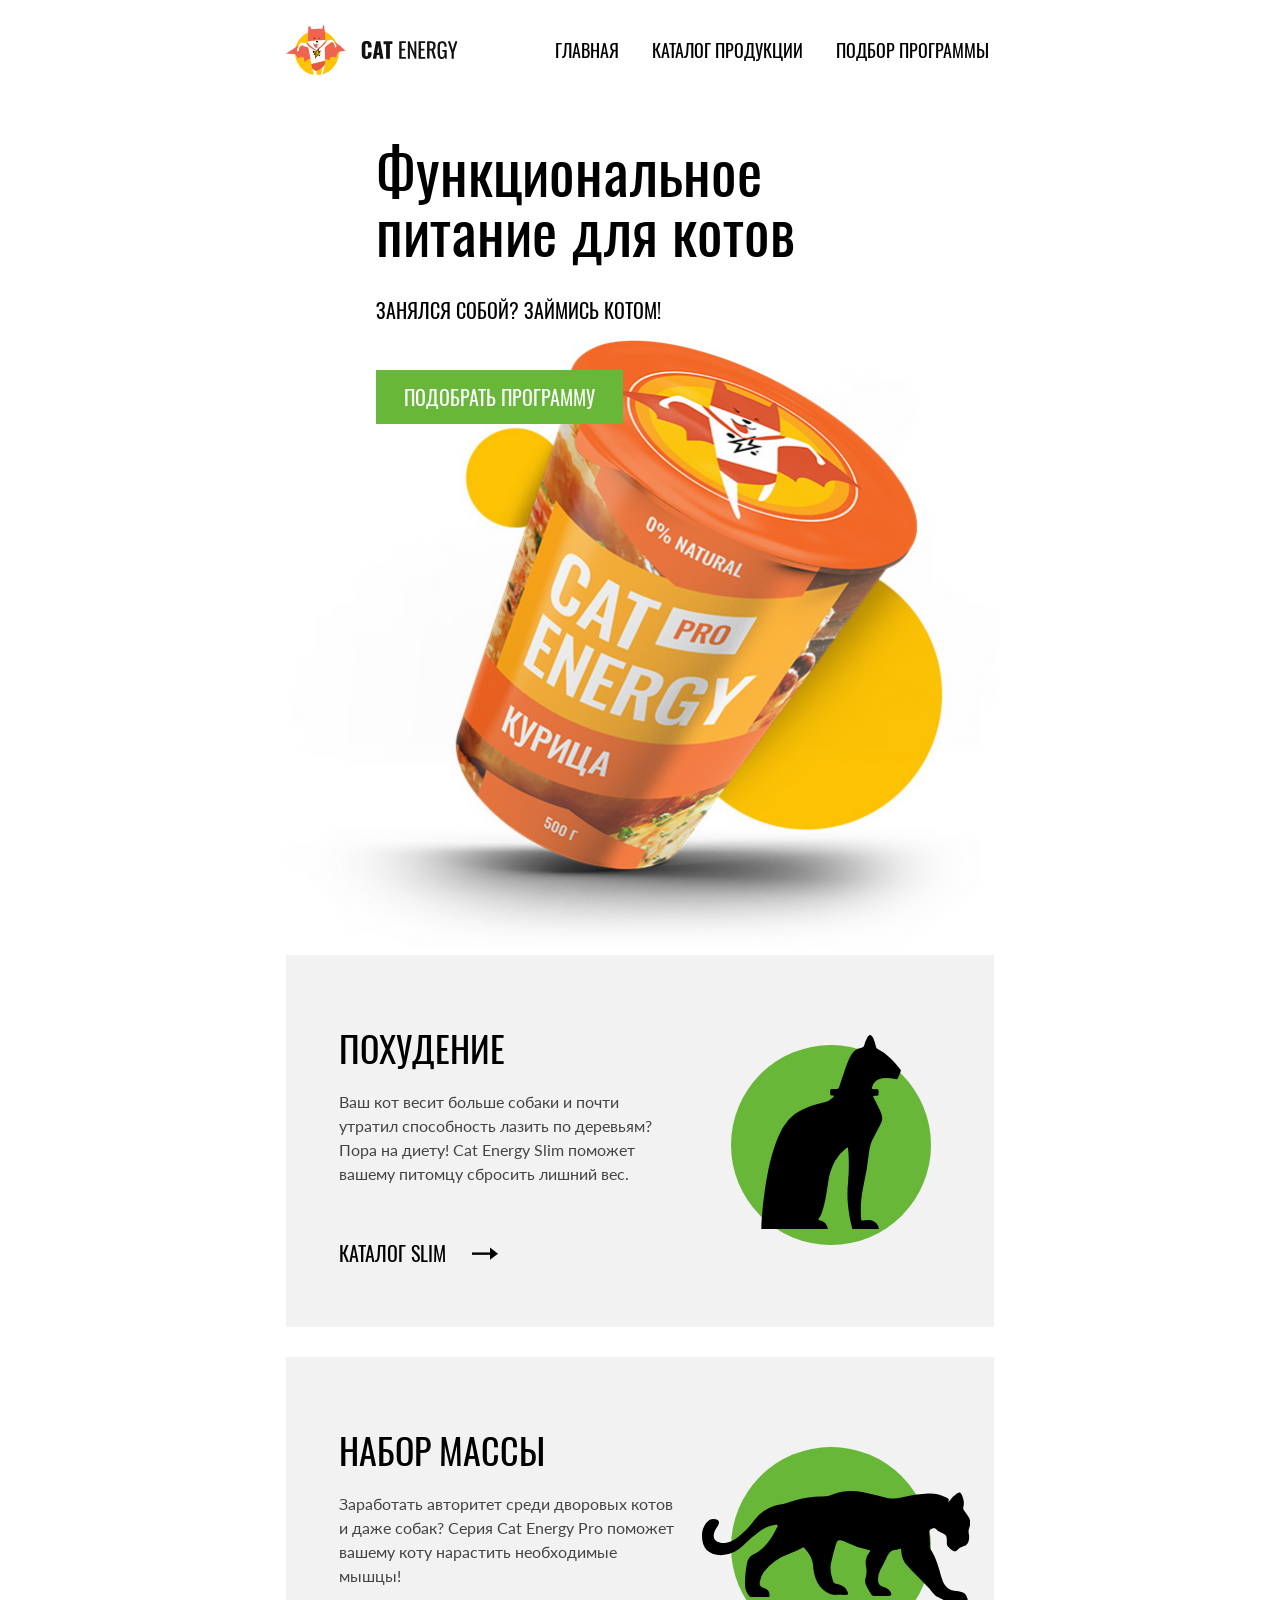
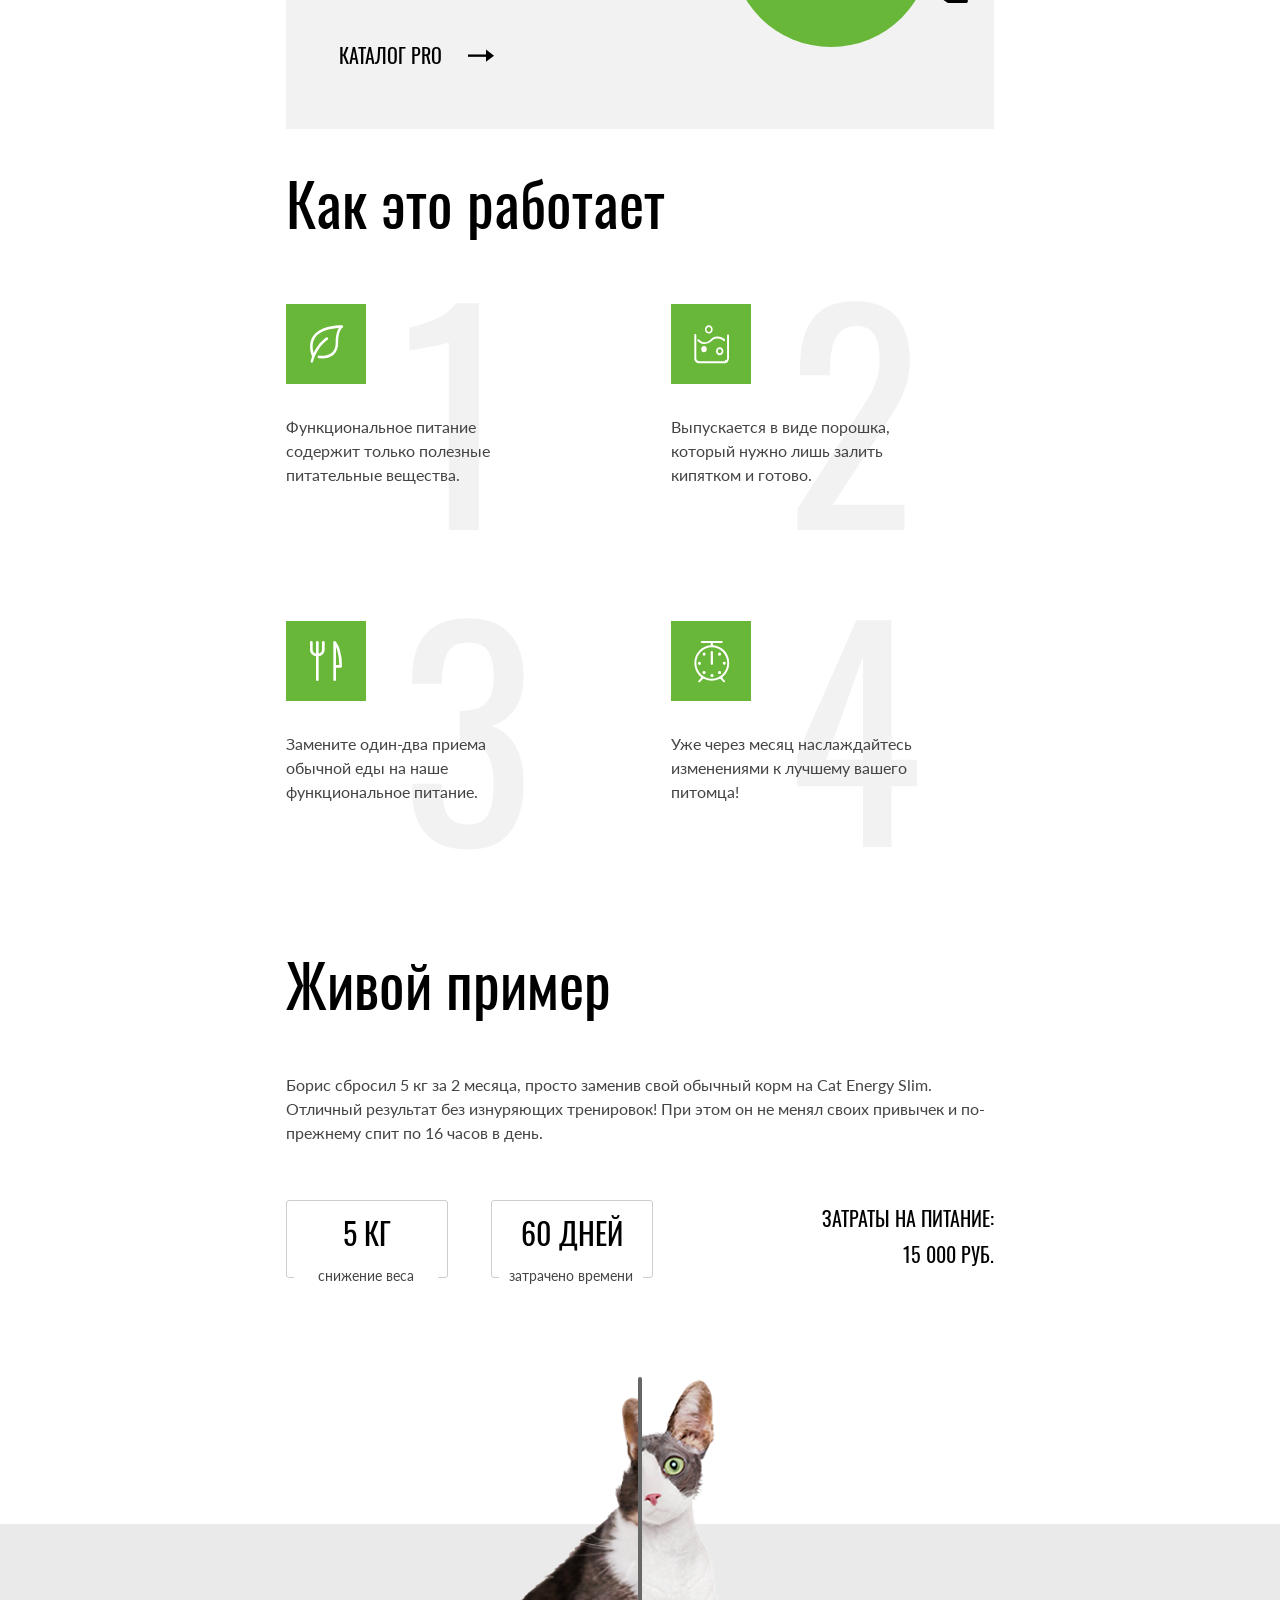
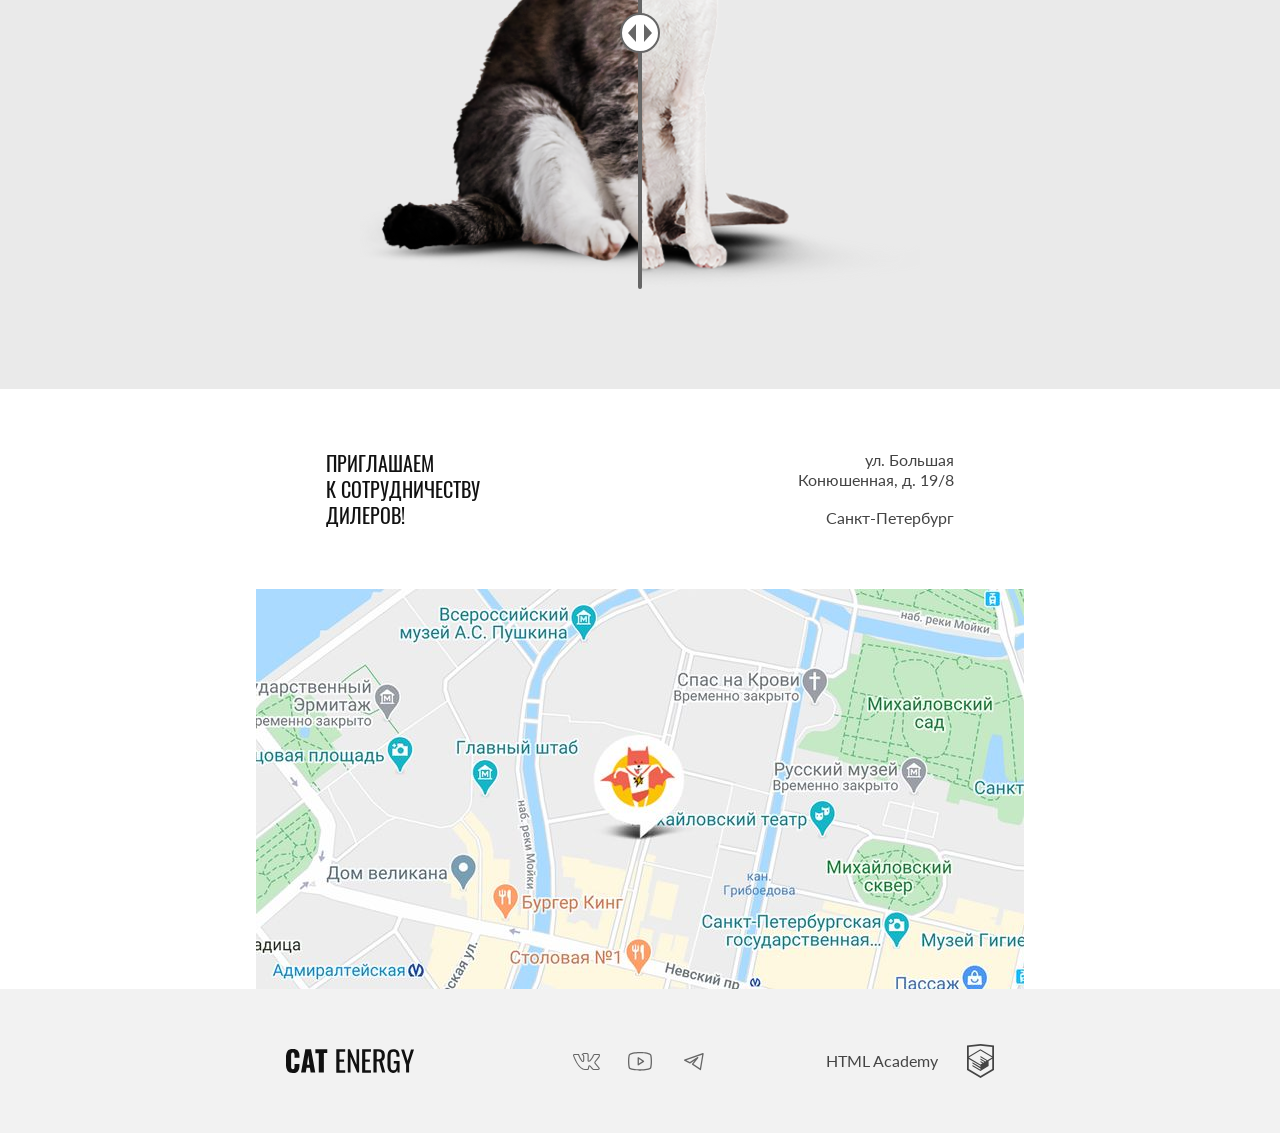
==== commit f935b8bd: "Deploying to gh-pages from @ progkuchumov/2693979-cat-energy-2@ad276f26ee9087ae41c581bd09dd0569b9d7a" ====
--- a/index.html
+++ b/index.html
@@ -1 +1 @@
-<!DOCTYPE html><html class="page" lang="ru"><head><meta charset="UTF-8"><title>Cat energy</title><meta name="viewport" content="width=device-width,initial-scale=1"><link rel="stylesheet" href="styles/styles.css"><link rel="icon" href="favicon.ico"><link rel="icon" href="favicons/icon.svg" type="image/svg+xml"><link rel="apple-touch-icon" href="favicons/180.png"><link rel="manifest" href="manifest.webmanifest"><script src="scripts/index.js" defer="defer"></script></head><body class="page__body"><header class="header page__container"><a class="logo" href="index.html"><picture><source media="(min-width: 1440px)" width="70" height="59" type="image/svg+xml" srcset="images/logo-desktop.svg"><source media="(min-width: 768px)" width="60" height="50" type="image/svg+xml" srcset="images/logo-tablet.svg"><img src="images/logo-mobile.svg" width="33" height="38" alt="Логотип Cat energy"></picture><span class="visually-hidden">Ссылка на Cat Energy</span></a><nav class="main-navigation"><button class="main-navigation__toggle" id="js-button-open" type="button"><span class="visually-hidden">Открыть меню</span></button><ul class="main-navigation__list list-reset" id="js-menu-open"><li class="main-navigation__item"><a class="main-navigation__link main-navigation__link--current" href="index.html">Главная</a></li><li class="main-navigation__item"><a class="main-navigation__link" href="catalog.html">Каталог продукции</a></li><li class="main-navigation__item"><a class="main-navigation__link" href="choose.html">Подбор программы</a></li></ul></nav></header><main class="page__main"><section class="hero page__container"><h1 class="hero__title">Функциональное питание для котов</h1><p class="hero__subtitle">Занялся собой? Займись котом!</p><picture><source media="(min-width: 1440px)" width="552" height="499" type="image/png" srcset="images/hero-image-desktop@1x.png, images/hero-image-desktop@2x.png 2x"><source media="(min-width: 768px)" width="709" height="609" type="image/png" srcset="images/hero-image-tablet@1x.png, images/hero-image-tablet@2x.png 2x"><img class="hero__image" src="images/hero-image-mobile@1x.png" srcset="images/hero-image-mobile@2x.png 2x" width="280" height="270" alt="Cat Energy pro со вкусом курицы"></picture><a class="hero__button button" href="choose.html">Подобрать программу</a></section><section class="catalog-promo page__container"><h2 class="visually-hidden">Подбор программ в зависимости от цели</h2><ul class="catalog-promo__list list-reset"><li class="catalog-promo__item catalog-promo__item--primary"><h3 class="catalog-promo__title">Похудение</h3><p class="catalog-promo__text">Ваш кот весит больше собаки и почти утратил способность лазить по деревьям? Пора на диету! Cat Energy Slim поможет вашему питомцу сбросить лишний вес.</p><a class="catalog-promo__link" href="catalog.html">Каталог slim</a></li><li class="catalog-promo__item catalog-promo__item--secondary"><h3 class="catalog-promo__title">Набор массы</h3><p class="catalog-promo__text">Заработать авторитет среди дворовых котов и даже собак? Серия Cat Energy Pro поможет вашему коту нарастить необходимые мышцы!</p><a class="catalog-promo__link" href="catalog.html">Каталог pro</a></li></ul></section><section class="advantages page__container"><h2 class="advantages__title">Как это работает</h2><ul class="advantages__list list-reset"><li class="advantages__item advantages__item--first">Функциональное питание содержит только полезные питательные вещества.</li><li class="advantages__item advantages__item--second">Выпускается в виде порошка, который нужно лишь залить кипятком и готово.</li><li class="advantages__item advantages__item--third">Замените один-два приема обычной еды на наше функциональное питание.</li><li class="advantages__item advantages__item--fourth">Уже через месяц наслаждайтесь изменениями к лучшему вашего питомца!</li></ul></section><section class="example"><div class="page__container"><h2 class="example__title">Живой пример</h2><p class="example__text">Борис сбросил 5 кг за 2 месяца, просто заменив свой обычный корм на Cat Energy Slim. Отличный результат без изнуряющих тренировок! При этом он не менял своих привычек и по-прежнему спит по 16 часов в день.</p><div class="example__result result"><p class="result__block"><span class="result__accent">5 кг</span> <span class="result__description">снижение веса</span></p><p class="result__block"><span class="result__accent">60 дней</span> <span class="result__description">затрачено времени</span></p><p class="result__expenses">Затраты на питание: 15 000 руб.</p></div><div class="example__result-slider slider"><div class="slider__slide slider__slide--before"><picture><source media="(min-width: 768px)" width="560" height="512" type="image/png" srcset="images/cat-slider-before-tablet-desktop@1x.png, images/cat-slider-before-tablet-desktop@2x.png 2x"><img class="slider__image slider__image--before" src="images/cat-slider-before-mobile@1x.png" srcset="images/cat-slider-before-mobile@2x.png 2x" width="280" height="256" alt="Кот до похудения"></picture></div><div class="slider__slide slider__slide--after"><picture><source media="(min-width: 768px)" width="560" height="512" type="image/png" srcset="images/cat-slider-after-tablet-desktop@1x.png, images/cat-slider-after-tablet-desktop@2x.png 2x"><img class="slider__image slider__image--after" src="images/cat-slider-after-mobile@1x.png" srcset="images/cat-slider-after-mobile@2x.png 2x" width="280" height="256" alt="Кот после похудения"></picture></div><div class="slider__change"><span class="visually-hidden">Слайдер до и после</span></div></div></div></section><section class="contacts"><div class="page__container"><h2 class="visually-hidden">Контакты</h2><div class="contacts__block"><p class="contacts__description">Приглашаем<br>к сотрудничеству дилеров!</p><address class="contacts__address"><span class="contacts__address-item">ул. Большая Конюшенная, д. 19/8</span> <span class="contacts__address-item">Санкт-Петербург</span></address></div></div><div class="contacts__map"><picture><source media="(min-width: 1440px)" width="1440" height="400" type="image/jpeg" srcset="images/map-desktop@1x.jpg, images/map-desktop@2x.jpg 2x"><source media="(min-width: 768px)" width="768" height="400" type="image/jpeg" srcset="images/map-tablet@1x.jpg, images/map-tablet@2x.jpg 2x"><img class="contacts__map-images" src="images/map-mobile@1x.jpg" srcset="images/map-mobile@2x.jpg 2x" width="320" height="362" alt="Карта расположения Cat Energy"></picture></div></section></main><footer class="footer"><div class="footer__container page__container"><a class="footer__logo" href="index.html"><span class="visually-hidden">Ссылка на Cat Energy</span></a><ul class="footer__social social list-reset"><li class="social__item"><a class="social__link social__link--vk" href="https://vk.com/htmlacademy"><span class="visually-hidden">ВКонтакте</span></a></li><li class="social__item"><a class="social__link social__link--youtube" href="https://www.youtube.com/user/htmlacademyru"><span class="visually-hidden">Youtube</span></a></li><li class="social__item"><a class="social__link social__link--telegram" href="https://t.me/htmlacademy"><span class="visually-hidden">Telegram</span></a></li></ul><a class="footer__html-academy" href="https://htmlacademy.ru/intensive/adaptive">HTML Academy</a></div></footer></body></html>+<!DOCTYPE html><html class="page" lang="ru"><head><meta charset="UTF-8"><title>Cat energy</title><meta name="viewport" content="width=device-width,initial-scale=1"><link rel="stylesheet" href="styles/styles.css"><link rel="icon" href="favicon.ico"><link rel="icon" href="favicons/icon.svg" type="image/svg+xml"><link rel="apple-touch-icon" href="favicons/180.png"><link rel="manifest" href="manifest.webmanifest"><script src="scripts/index.js" defer="defer"></script></head><body class="page__body"><header class="header page__container page__container-padding"><a class="logo" href="index.html"><picture><source media="(min-width: 1440px)" width="70" height="59" type="image/svg+xml" srcset="images/logo-desktop.svg"><source media="(min-width: 768px)" width="60" height="50" type="image/svg+xml" srcset="images/logo-tablet.svg"><img src="images/logo-mobile.svg" width="33" height="38" alt="Логотип Cat energy"></picture><span class="visually-hidden">Ссылка на Cat Energy</span></a><nav class="main-navigation main-navigation--index"><button class="main-navigation__toggle" type="button"><span class="visually-hidden">Открыть меню</span></button><ul class="main-navigation__list list-reset" id="js-menu-open"><li class="main-navigation__item"><a class="main-navigation__link main-navigation__link--current" href="index.html">Главная</a></li><li class="main-navigation__item"><a class="main-navigation__link" href="catalog.html">Каталог продукции</a></li><li class="main-navigation__item"><a class="main-navigation__link" href="choose.html">Подбор программы</a></li></ul></nav></header><main class="page__main"><section class="hero page__container page__container-padding"><h1 class="hero__title title">Функциональное питание для котов</h1><p class="hero__subtitle title">Занялся собой? Займись котом!</p><div class="hero__image"><picture><source media="(min-width: 1440px)" width="552" height="499" type="image/png" srcset="images/hero-image-desktop@1x.png, images/hero-image-desktop@2x.png 2x"><source media="(min-width: 768px)" width="709" height="609" type="image/png" srcset="images/hero-image-tablet@1x.png, images/hero-image-tablet@2x.png 2x"><img src="images/hero-image-mobile@1x.png" srcset="images/hero-image-mobile@2x.png 2x" width="280" height="270" alt="Cat Energy pro со вкусом курицы"></picture></div><a class="hero__button button" href="choose.html">Подобрать программу</a></section><section class="catalog-promo page__container page__container-padding"><h2 class="visually-hidden">Подбор программ в зависимости от цели</h2><ul class="catalog-promo__list list-reset"><li class="catalog-promo__item catalog-promo__item--primary"><h3 class="catalog-promo__title title">Похудение</h3><p class="catalog-promo__text">Ваш кот весит больше собаки и почти утратил способность лазить по деревьям? Пора на диету! Cat Energy Slim поможет вашему питомцу сбросить лишний вес.</p><a class="catalog-promo__link" href="catalog.html">Каталог slim</a></li><li class="catalog-promo__item catalog-promo__item--secondary"><h3 class="catalog-promo__title title">Набор массы</h3><p class="catalog-promo__text">Заработать авторитет среди дворовых котов и даже собак? Серия Cat Energy Pro поможет вашему коту нарастить необходимые мышцы!</p><a class="catalog-promo__link" href="catalog.html">Каталог pro</a></li></ul></section><section class="advantages page__container page__container-padding"><h2 class="advantages__title title">Как это работает</h2><ul class="advantages__list list-reset"><li class="advantages__item advantages__item--first">Функциональное питание содержит только полезные питательные вещества.</li><li class="advantages__item advantages__item--second">Выпускается в виде порошка, который нужно лишь залить кипятком и готово.</li><li class="advantages__item advantages__item--third">Замените один-два приема обычной еды на наше функциональное питание.</li><li class="advantages__item advantages__item--fourth">Уже через месяц наслаждайтесь изменениями к лучшему вашего питомца!</li></ul></section><section class="example"><div class="example__container page__container page__container-padding"><div class="example__text-block"><h2 class="example__title title">Живой пример</h2><p class="example__text">Борис сбросил 5 кг за 2 месяца, просто заменив свой обычный корм на Cat Energy Slim. Отличный результат без изнуряющих тренировок! При этом он не менял своих привычек и по-прежнему спит по 16 часов в день.</p><div class="example__result result"><p class="result__block"><span class="result__accent">5 кг</span> <span class="result__description">снижение веса</span></p><p class="result__block"><span class="result__accent">60 дней</span> <span class="result__description">затрачено времени</span></p><p class="result__expenses">Затраты на питание: <span class="result__expenses-accent">15 000 руб.</span></p></div></div><div class="example__result-slider slider"><picture><source media="(min-width: 768px)" width="560" height="512" type="image/png" srcset="images/cat-slider-before-tablet-desktop@1x.png, images/cat-slider-before-tablet-desktop@2x.png 2x"><img class="slider__image slider__image--before" src="images/cat-slider-before-mobile@1x.png" srcset="images/cat-slider-before-mobile@2x.png 2x" width="280" height="256" alt="Кот до похудения"></picture><picture><source media="(min-width: 768px)" width="560" height="512" type="image/png" srcset="images/cat-slider-after-tablet-desktop@1x.png, images/cat-slider-after-tablet-desktop@2x.png 2x"><img class="slider__image slider__image--after" src="images/cat-slider-after-mobile@1x.png" srcset="images/cat-slider-after-mobile@2x.png 2x" width="280" height="256" alt="Кот после похудения"></picture><label class="visually-hidden" for="slider-range">Показать картинку до или после</label> <input class="slider__range" type="range" min="0" max="100" value="50" step="1" id="slider-range" name="slider-range"><div class="slider__range-visible"></div></div></div></section><section class="contacts"><div class="page__container page__container-padding"><h2 class="visually-hidden">Контакты</h2><div class="contacts__block"><p class="contacts__description">Приглашаем<br>к сотрудничеству дилеров!</p><address class="contacts__address"><span class="contacts__address-item">ул. Большая Конюшенная, д. 19/8</span> <span class="contacts__address-item">Санкт-Петербург</span></address></div></div><div class="contacts__map"><picture><source media="(min-width: 1440px)" width="1440" height="400" type="image/jpeg" srcset="images/map-desktop@1x.jpg, images/map-desktop@2x.jpg 2x"><source media="(min-width: 768px)" width="768" height="400" type="image/jpeg" srcset="images/map-tablet@1x.jpg, images/map-tablet@2x.jpg 2x"><img class="contacts__map-images" src="images/map-mobile@1x.jpg" srcset="images/map-mobile@2x.jpg 2x" width="320" height="362" alt="Карта расположения Cat Energy"></picture></div></section></main><footer class="footer"><div class="footer__container page__container page__container-padding"><a class="footer__logo" href="index.html"><span class="visually-hidden">Ссылка на Cat Energy</span></a><ul class="footer__social social list-reset"><li class="social__item"><a class="social__link social__link--vk" href="https://vk.com/htmlacademy"><span class="visually-hidden">ВКонтакте</span></a></li><li class="social__item"><a class="social__link social__link--youtube" href="https://www.youtube.com/user/htmlacademyru"><span class="visually-hidden">Youtube</span></a></li><li class="social__item"><a class="social__link social__link--telegram" href="https://t.me/htmlacademy"><span class="visually-hidden">Telegram</span></a></li></ul><a class="footer__html-academy" href="https://htmlacademy.ru/intensive/adaptive">HTML Academy</a></div></footer></body></html>
--- a/styles/styles.css
+++ b/styles/styles.css
@@ -1 +1 @@
-@font-face{font-family:Lato;font-weight:400;font-style:normal;src:url(../fonts/lato/Lato-Regular.woff2)format("woff2");font-display:swap}@font-face{font-family:Oswald;font-weight:400;font-style:normal;src:url(../fonts/oswald/oswaldregular.woff2)format("woff2");font-display:swap}*,:before,:after{box-sizing:border-box}body{color:#444;font-family:Lato,sans-serif;font-size:14px;line-height:18px}img{object-fit:contain;max-width:100%;height:auto}.visually-hidden{white-space:nowrap;-webkit-clip-path:inset(100%);clip-path:inset(100%);clip:rect(0 0 0 0);border:0;width:1px;height:1px;margin:-1px;padding:0;position:absolute;overflow:hidden}.list-reset{margin:0;padding:0;list-style:none}.button{color:#fff;text-transform:uppercase;text-align:center;cursor:pointer;background-color:#68b738;border:none;width:100%;padding:10px;font-family:Oswald,sans-serif;font-size:16px;font-weight:400;line-height:20px;text-decoration:none;display:block}.button--accent{color:#444;background-color:#f2f2f2}.button--big{font-size:20px;line-height:26px}.page{height:100%}.page__body{flex-direction:column;min-height:100%;margin:0;display:flex}.page__container{width:320px;margin:0 auto;padding:0 20px}@media (width>=768px){.page__container{width:768px;padding:0 30px}}@media (width>=1440px){.page__container{width:1440px;padding:0 110px}}.page__main{flex-grow:1;min-width:320px}.header{justify-content:space-between;align-items:center;padding-top:14px;padding-bottom:13px;display:flex;position:relative}@media (width>=768px){.header{padding-top:25px;padding-bottom:25px}}@media (width>=1440px){.header{padding-top:55px}}.logo{background-image:url(../images/logo-text.svg);background-position:100%;background-repeat:no-repeat;background-size:101px 18px;width:190px;height:38px;display:block}@media (width>=768px){.logo{width:174px;height:50px}}@media (width>=1440px){.logo{width:202px;height:59px}}.main-navigation__toggle{cursor:pointer;background-color:#000;border:none;width:24px;height:24px;margin-top:5px;-webkit-mask-image:url(../icons/stack.svg#toggle);mask-image:url(../icons/stack.svg#toggle);-webkit-mask-size:cover;mask-size:cover;-webkit-mask-repeat:no-repeat;mask-repeat:no-repeat}.main-navigation__toggle:hover,.main-navigation__toggle:focus{background-color:#68b738}.main-navigation__toggle:active{opacity:.3}@media (width>=768px){.main-navigation__toggle{display:none}}.main-navigation__toggle--open{width:18px;height:18px;margin-top:3px;-webkit-mask-image:url(../icons/stack.svg#toggle-open);mask-image:url(../icons/stack.svg#toggle-open)}.main-navigation__list{text-align:center;z-index:5;background-color:#fff;width:100%;margin-top:20px;display:none;position:absolute;left:0}@media (width>=768px){.main-navigation__list{flex-wrap:wrap;gap:33px;margin-top:0;margin-right:5px;display:flex;position:static}}.main-navigation__list--open{display:block}.main-navigation__item{border-top:1px solid #e6e6e6}@media (width>=768px){.main-navigation__item{border:none}}.main-navigation__link{color:#000;text-transform:uppercase;padding-top:22px;padding-bottom:24px;font-family:Oswald,sans-serif;font-size:20px;font-weight:400;line-height:20px;text-decoration:none;display:block}@media (width>=768px){.main-navigation__link{padding-top:0;padding-bottom:0;font-size:18px;line-height:24px}}.hero{text-align:center;padding-top:27px;padding-bottom:22px;position:relative}@media (width>=768px){.hero{text-align:left;grid-template-areas:"title""subtitle""button""image";margin-bottom:3px;padding-top:40px;padding-bottom:0;display:grid}}.hero:before{content:"";z-index:-1;background:linear-gradient(#68b738d9,#68b738d9),url(../images/hero-bg-mobile@1x.jpg) top no-repeat;width:320px;height:302px;position:absolute;top:0;left:0}@media (width>=768px){.hero:before{display:none}}.hero__title,.hero__subtitle{color:#fff;margin-top:0;font-family:Oswald,sans-serif;font-weight:400}@media (width>=768px){.hero__title,.hero__subtitle{color:#000;margin-left:90px}}.hero__title{margin-bottom:25px;font-size:36px;line-height:36px}@media (width>=768px){.hero__title{grid-area:title;max-width:420px;margin-bottom:40px;font-size:60px;line-height:60px}}.hero__subtitle{text-transform:uppercase;margin-bottom:30px;font-size:14px;line-height:14px}@media (width>=768px){.hero__subtitle{grid-area:subtitle;margin-bottom:50px;font-size:20px;line-height:20px}.hero__button{grid-area:button;justify-self:start;width:auto;margin-left:90px;padding:14px 28px;font-size:20px;line-height:26px;display:inline-block}}.hero__image{display:block}@media (width>=768px){.hero__image{grid-area:image;margin-top:-84px}}.catalog-promo__item{background-color:#f2f2f2;margin-bottom:20px;padding:24px 20px 20px;position:relative}.catalog-promo__item:before{content:"";background-color:#68b738;border-radius:50%;width:50px;height:50px;display:block;position:absolute}.catalog-promo__item:after{content:"";background-color:#000;display:block;position:absolute;-webkit-mask-repeat:no-repeat;mask-repeat:no-repeat}.catalog-promo__item--primary:after{width:36px;height:50px;top:21px;left:27px;-webkit-mask-image:url(../icons/stack.svg#promo-primary);mask-image:url(../icons/stack.svg#promo-primary)}.catalog-promo__item--secondary:after{width:67px;height:28px;top:35px;left:12px;-webkit-mask-image:url(../icons/stack.svg#promo-secondary);mask-image:url(../icons/stack.svg#promo-secondary)}@media (width>=768px){.catalog-promo__item{min-height:372px;margin-bottom:30px;padding:70px 316px 57px 53px}.catalog-promo__item:before{width:200px;height:200px;top:90px;right:63px}.catalog-promo__item--primary:after{width:140px;height:194px;top:80px;left:auto;right:93px}.catalog-promo__item--secondary:after{width:268px;height:112px;top:134px;left:auto;right:24px}}.catalog-promo__title,.catalog-promo__link{color:#000;text-transform:uppercase;font-family:Oswald,sans-serif;font-weight:400}.catalog-promo__title{margin-top:0;margin-bottom:29px;margin-left:70px;padding-top:5px;font-size:24px;line-height:36px}@media (width>=768px){.catalog-promo__title{margin-bottom:24px;margin-left:0;font-size:36px}}.catalog-promo__text{margin-top:0;margin-bottom:23px}@media (width>=768px){.catalog-promo__text{font-size:16px;line-height:24px}}.catalog-promo__text:last-of-type{margin-bottom:59px}@media (width<=767px){.catalog-promo__text:last-of-type{border-bottom:1px solid #d9d9d9;margin-bottom:19px;padding-bottom:23px}}.catalog-promo__link{font-size:16px;line-height:16px;text-decoration:none}.catalog-promo__link:after{content:"";background-color:#000;width:32px;height:16px;margin-left:15px;display:inline-block;-webkit-mask-image:url(../icons/stack.svg#arrow-right);mask-image:url(../icons/stack.svg#arrow-right);-webkit-mask-position:-12px 0;mask-position:-12px 0;-webkit-mask-size:cover;mask-size:cover;-webkit-mask-repeat:no-repeat;mask-repeat:no-repeat}.catalog-promo__link:hover:after,.catalog-promo__link:focus:after{-webkit-mask-position:0 0;mask-position:0 0}.catalog-promo__link:active{opacity:.3}@media (width>=768px){.catalog-promo__link{font-size:20px}.catalog-promo__link:after{width:38px;margin-left:26px}}.catalog__title{color:#000;font-family:Oswald,sans-serif;font-size:36px;font-weight:400;line-height:36px}.product-card--add{text-align:center}.product-card__product-link,.product-card__show-more{text-decoration:none}.product-card__title,.product-card__accent{text-transform:uppercase;font-family:Oswald,sans-serif;font-size:16px;font-weight:400;line-height:20px}.product-card__title{color:#222}.product-card__parameters,.product-card__show-more{color:#444;font-family:Lato,sans-serif;font-size:12px;font-weight:400;line-height:16px}.product-card__show-more:before{content:"";background-color:#d3d3d3;width:30px;height:30px;display:block;-webkit-mask-image:url(../icons/stack.svg#plus);mask-image:url(../icons/stack.svg#plus);-webkit-mask-size:cover;mask-size:cover;-webkit-mask-repeat:no-repeat;mask-repeat:no-repeat}.product-card__accent{color:#111}.additional-catalog__title{color:#000;font-family:Oswald,sans-serif;font-size:24px;font-weight:400;line-height:24px}.additional-product__title{color:#222;text-transform:uppercase;font-family:Oswald,sans-serif;font-size:16px;font-weight:400;line-height:16px}.additional-product__parameters{color:#444;font-family:Lato,sans-serif;font-size:14px;font-weight:400;line-height:14px}.promo{text-align:center;background:linear-gradient(#68b738d9,#68b738d9),url(../images/promo-bg-mobile@1x.jpg) top no-repeat}.promo__text{color:#fff;font-family:Lato,sans-serif;font-size:16px;font-weight:400;line-height:20px}.promo__text:before{content:"";background-image:url(../icons/stack.svg#promo-gift);background-position:50%;background-repeat:no-repeat;width:80px;height:80px;display:block}.subscription__title,.subscription__text{color:#000;font-family:Oswald,sans-serif;font-weight:400;line-height:24px}.subscription__title{font-size:24px}.subscription__text{font-size:16px}.advantages{padding-bottom:49px}@media (width>=768px){.advantages{padding-top:13px;padding-bottom:60px}}.advantages__title{color:#000;margin-top:0;margin-bottom:40px;font-family:Oswald,sans-serif;font-size:36px;font-weight:400;line-height:40px}@media (width>=768px){.advantages__title{margin-bottom:72px;font-size:60px;line-height:60px}}.advantages__list{flex-wrap:wrap;gap:20px;display:flex}@media (width>=768px){.advantages__list{counter-reset:item;gap:90px 135px}}.advantages__item{min-height:60px;padding-left:80px;position:relative}.advantages__item:before{content:"";background-repeat:no-repeat;background-size:cover;width:60px;height:60px;display:block;position:absolute;left:0}@media (width>=768px){.advantages__item:before{width:80px;height:80px;margin-bottom:31px;position:static}}.advantages__item--first:before{background-image:url(../icons/stack.svg#advantages-first)}.advantages__item--second:before{background-image:url(../icons/stack.svg#advantages-second)}.advantages__item--third:before{background-image:url(../icons/stack.svg#advantages-third)}.advantages__item--fourth:before{background-image:url(../icons/stack.svg#advantages-fourth)}@media (width>=768px){.advantages__item{width:250px;min-height:227px;padding-left:0;font-size:16px;line-height:24px}.advantages__item:after{content:counter(item);counter-increment:item;z-index:-1;color:#f2f2f2;font-family:Oswald,sans-serif;font-size:280px;line-height:280px;position:absolute;top:-40px;left:115px}}.example{padding-top:25px;padding-bottom:40px;position:relative}.example:after{content:"";z-index:-1;background-color:#eaeaea;width:100%;height:100%;position:absolute;bottom:0;left:0}@media (width>=768px){.example{padding-top:45px}.example:after{height:43%}}.example__title{color:#000;margin-top:0;margin-bottom:40px;font-family:Oswald,sans-serif;font-size:36px;font-weight:400;line-height:40px}@media (width>=768px){.example__title{margin-bottom:60px;font-size:60px;line-height:60px}}.example__text{margin-top:0;margin-bottom:20px}@media (width>=768px){.example__text{margin-bottom:55px;font-size:16px;line-height:24px}.example__result-slider{margin:0 auto 60px}}.result{flex-wrap:wrap;margin-bottom:5px;display:flex}@media (width<=767px){.result{gap:22px 32px}}@media (width>=768px){.result{gap:43px;margin-bottom:85px}}.result__block{color:#444;text-align:center;border:1px solid #cdcdcd;border-radius:3px;width:124px;margin-top:0;padding:14px;font-family:Lato,sans-serif;font-size:12px;font-weight:400;line-height:12px;position:relative}@media (width>=768px){.result__block{width:162px;padding-bottom:20px;font-size:14px;line-height:14px}}.result__accent{color:#000;text-transform:uppercase;font-family:Oswald,sans-serif;font-size:24px;font-weight:400;line-height:24px}@media (width>=768px){.result__accent{font-size:30px;line-height:36px}}.result__description{background-color:#eaeaea;width:89px;padding:0 15px;display:block;position:absolute;bottom:-15px}@media (width>=768px){.result__description{background-color:#fff;width:90%;padding:0;bottom:-6px;left:7px}}.result__expenses{color:#000;text-align:center;text-transform:uppercase;width:100%;margin-top:0;font-family:Oswald,sans-serif;font-size:14px;font-weight:400;line-height:20px}@media (width>=768px){.result__expenses{text-align:right;width:175px;margin-left:auto;font-size:20px;line-height:36px}}.slider{width:280px;height:256px;position:relative;overflow:hidden}@media (width>=768px){.slider{width:560px;height:512px}}.slider__slide{height:100%;position:absolute;top:0;overflow:hidden}.slider__slide--before{z-index:2;width:50%;left:0}.slider__slide--after{width:50%;right:0}.slider__image{object-fit:cover;width:100%;max-width:none;height:100%;display:block}.slider__image--after{position:absolute;right:0}.slider__change{z-index:10;cursor:pointer;background-color:#666;border-radius:2px;width:4px;height:100%;position:absolute;top:0;left:50%}.slider__change:after{content:"";background-image:url(../icons/stack.svg#slider-button);border:none;width:40px;height:40px;position:absolute;top:50%;left:50%;transform:translate(-50%,-50%)}.contacts{background-color:#fff}.contacts--inner-page{background-color:#f2f2f2}.contacts__block{justify-content:space-between;padding-top:27px;padding-bottom:26px;display:flex}@media (width>=768px){.contacts__block{padding:61px 40px}}.contacts__description{color:#111;text-transform:uppercase;width:50%;margin-top:0;margin-bottom:0;padding-right:15px;font-family:Oswald,sans-serif;font-size:16px;font-weight:400;line-height:20px}@media (width>=768px){.contacts__description{width:180px;font-size:20px;line-height:26px}}.contacts__address{color:#444;flex-direction:column;justify-content:space-between;width:50%;font-family:Lato,sans-serif;font-size:14px;font-style:normal;font-weight:400;line-height:20px;display:flex}@media (width>=768px){.contacts__address{text-align:right;width:160px;font-size:16px}}.contacts__map{width:320px;margin:0 auto}@media (width>=768px){.contacts__map{width:768px}}@media (width>=1440px){.contacts__map{width:1440px}}.contacts__map-images{display:block}.footer{background-color:#f2f2f2;padding-top:40px;padding-bottom:40px}@media (width>=768px){.footer{padding-top:55px;padding-bottom:55px}}.footer__container{flex-flow:column wrap;align-items:center;display:flex}@media (width>=768px){.footer__container{flex-direction:row;justify-content:space-between}}.footer__social{margin-bottom:20px}@media (width>=768px){.footer__social{margin-bottom:0}}.footer__logo{background-color:#111;width:128px;height:24px;margin-bottom:20px;display:block;-webkit-mask-image:url(../images/logo-text.svg);mask-image:url(../images/logo-text.svg);-webkit-mask-size:cover;mask-size:cover;-webkit-mask-repeat:no-repeat;mask-repeat:no-repeat}.footer__logo:hover,.footer__logo:focus{background-color:#3e3e3e}.footer__logo:active{background-color:#6b6b6b}@media (width>=768px){.footer__logo{margin-bottom:0}}.footer__html-academy{color:#444;justify-content:space-between;align-items:center;width:100%;font-family:Lato,sans-serif;font-size:16px;line-height:20px;text-decoration:none;display:flex}.footer__html-academy:after{content:"";background-color:#444;width:27px;height:34px;display:block;-webkit-mask-image:url(../icons/stack.svg#html-academy-logo);mask-image:url(../icons/stack.svg#html-academy-logo);-webkit-mask-size:cover;mask-size:cover;-webkit-mask-repeat:no-repeat;mask-repeat:no-repeat}.footer__html-academy:focus{outline:none}.footer__html-academy:hover:after,.footer__html-academy:focus:after{background-color:#68b738}.footer__html-academy:active{opacity:.3}@media (width>=768px){.footer__html-academy{width:168px}}.social{border-top:1px solid #d9d9d9;border-bottom:1px solid #d9d9d9;flex-wrap:wrap;justify-content:center;gap:26px;width:100%;padding-top:20px;padding-bottom:20px;display:flex}@media (width>=768px){.social{border:none;width:auto;padding:0}}.social__link{background-color:#666;width:28px;height:22px;display:block;-webkit-mask-position:50%;mask-position:50%;-webkit-mask-repeat:no-repeat;mask-repeat:no-repeat}.social__link--vk{-webkit-mask-image:url(../icons/stack.svg#vkontakte);mask-image:url(../icons/stack.svg#vkontakte)}.social__link--youtube{-webkit-mask-image:url(../icons/stack.svg#youtube);mask-image:url(../icons/stack.svg#youtube)}.social__link--telegram{-webkit-mask-image:url(../icons/stack.svg#telegram);mask-image:url(../icons/stack.svg#telegram)}.social__link:hover,.social__link:focus{background-color:#68b738}.social__link:active{opacity:.3}+@font-face{font-family:Lato;font-weight:400;font-style:normal;src:url(../fonts/lato/Lato-Regular.woff2)format("woff2");font-display:swap}@font-face{font-family:Oswald;font-weight:400;font-style:normal;src:url(../fonts/oswald/oswaldregular.woff2)format("woff2");font-display:swap}*,:before,:after{box-sizing:border-box}body{color:#444;font-family:Lato,sans-serif;font-size:14px;line-height:18px}img{object-fit:contain;max-width:100%;height:auto}.visually-hidden{white-space:nowrap;-webkit-clip-path:inset(100%);clip-path:inset(100%);clip:rect(0 0 0 0);border:0;width:1px;height:1px;margin:-1px;padding:0;position:absolute;overflow:hidden}.list-reset{margin:0;padding:0;list-style:none}.title,.title-accent{margin-top:0;font-family:Oswald,sans-serif;font-weight:400}.title-accent{position:relative}.title-accent:after{content:"";z-index:-1;background-color:#68b738;width:100%;height:2px;display:block;position:absolute;bottom:50%;left:0}.title-accent__container{background-color:#fff;padding-left:20px;padding-right:40px}@media (width>=768px){.title-accent__container{margin-left:30px;padding-left:40px}}.button{color:#fff;text-transform:uppercase;text-align:center;cursor:pointer;background-color:#68b738;border:none;width:100%;padding:10px;font-family:Oswald,sans-serif;font-size:16px;font-weight:400;line-height:20px;text-decoration:none;display:block}.button--accent{color:#444;background-color:#f2f2f2}.button--big{padding:15px;font-size:20px;line-height:26px}.page{height:100%}.page__body{flex-direction:column;min-height:100%;margin:0;display:flex}.page__container{width:320px;margin:0 auto}@media (width>=768px){.page__container{width:768px}}@media (width>=1440px){.page__container{width:1440px}}.page__container-padding{padding:0 20px}@media (width>=768px){.page__container-padding,.page__container-padding-catalog{padding:0 30px}}@media (width>=1440px){.page__container-padding,.page__container-padding-catalog{padding:0 110px}}.page__main{flex-grow:1;min-width:320px}.header{justify-content:space-between;align-items:center;padding-top:14px;padding-bottom:13px;display:flex;position:relative}@media (width>=768px){.header{padding-top:25px;padding-bottom:25px}}@media (width>=1440px){.header{padding-top:55px}}.logo{background-image:url(../images/logo-text.svg);background-position:100%;background-repeat:no-repeat;background-size:101px 18px;width:190px;height:38px;display:block}@media (width>=768px){.logo{width:174px;height:50px}}@media (width>=1440px){.logo{background-size:118px 22px;width:202px;height:59px}.main-navigation--index:before{content:"";z-index:-1;background:linear-gradient(#68b738d9,#68b738d9),url(../images/hero-bg-desktop@1x.jpg) top no-repeat;width:50%;height:694px;position:absolute;top:0;right:0}}.main-navigation__toggle{cursor:pointer;background-color:#000;border:none;width:18px;height:18px;margin-top:3px;-webkit-mask-image:url(../icons/stack.svg#toggle-open);mask-image:url(../icons/stack.svg#toggle-open);-webkit-mask-size:cover;mask-size:cover;-webkit-mask-repeat:no-repeat;mask-repeat:no-repeat}.main-navigation__toggle:hover,.main-navigation__toggle:focus{background-color:#68b738}.main-navigation__toggle:active{opacity:.3}@media (width>=768px){.main-navigation__toggle{display:none}}.main-navigation__toggle--open{width:24px;height:24px;margin-top:5px;-webkit-mask-image:url(../icons/stack.svg#toggle);mask-image:url(../icons/stack.svg#toggle)}.main-navigation__list{text-align:center;z-index:5;width:100%;margin-top:20px;position:absolute;left:0}@media (width<=767px){.main-navigation__list{background-color:#fff}}@media (width>=768px){.main-navigation__list{flex-wrap:wrap;gap:33px;margin-top:0;margin-right:5px;display:flex;position:static}}@media (width>=1440px){.main-navigation__list{margin-right:0}}@media (width<=767px){.main-navigation__list--close{display:none}}.main-navigation__item{border-top:1px solid #e6e6e6}@media (width>=768px){.main-navigation__item{border:none}}.main-navigation__link{color:#000;text-transform:uppercase;padding-top:22px;padding-bottom:24px;font-family:Oswald,sans-serif;font-size:20px;font-weight:400;line-height:20px;text-decoration:none;display:block}@media (width>=768px){.main-navigation__link{padding-top:0;padding-bottom:0;font-size:18px;line-height:24px}}@media (width>=1440px){.main-navigation__link{font-size:20px}.main-navigation--index .main-navigation__link{color:#fff}}.hero{text-align:center;padding-top:27px;padding-bottom:20px;position:relative}@media (width>=768px){.hero{text-align:left;grid-template-areas:"title""subtitle""button""image";margin-bottom:3px;padding-top:40px;padding-bottom:0;display:grid}}@media (width>=1440px){.hero{grid-template-areas:"title image""subtitle image""button image"".image";align-items:start;margin-bottom:135px;padding-top:85px}}.hero:before{content:"";z-index:-1;background:linear-gradient(#68b738d9,#68b738d9),url(../images/hero-bg-mobile@1x.jpg) top no-repeat;width:320px;height:302px;position:absolute;top:0;left:0}@media (width>=768px){.hero:before{display:none}}.hero__title,.hero__subtitle{color:#fff}@media (width>=768px){.hero__title,.hero__subtitle{color:#000;margin-left:90px}}@media (width>=1440px){.hero__title,.hero__subtitle{margin-left:80px}}.hero__title{margin-bottom:25px;font-size:36px;line-height:36px}@media (width>=768px){.hero__title{grid-area:title;max-width:420px;margin-bottom:40px;font-size:60px;line-height:60px}}.hero__subtitle{text-transform:uppercase;margin-bottom:30px;font-size:14px;line-height:14px}@media (width>=768px){.hero__subtitle{grid-area:subtitle;margin-bottom:50px;font-size:20px;line-height:20px}.hero__button{grid-area:button;justify-self:start;width:auto;margin-left:90px;padding:14px 28px;font-size:20px;line-height:26px;display:inline-block}}@media (width>=1440px){.hero__button{margin-left:80px}}.hero__image{display:block}@media (width>=768px){.hero__image{grid-area:image;margin-top:-84px}}@media (width>=1440px){.hero__image{margin-left:-270px}}.catalog-promo__list{flex-wrap:wrap;gap:20px;margin-bottom:20px;display:flex}@media (width>=768px){.catalog-promo__list{gap:30px;margin-bottom:30px}}@media (width>=1440px){.catalog-promo__list{gap:80px;margin-bottom:70px}}.catalog-promo__item{background-color:#f2f2f2;padding:24px 20px 20px;position:relative}.catalog-promo__item:before{content:"";background-color:#68b738;border-radius:50%;width:50px;height:50px;display:block;position:absolute}.catalog-promo__item:after{content:"";background-color:#000;display:block;position:absolute;-webkit-mask-repeat:no-repeat;mask-repeat:no-repeat}.catalog-promo__item--primary:after{width:36px;height:50px;top:21px;left:27px;-webkit-mask-image:url(../icons/stack.svg#promo-primary);mask-image:url(../icons/stack.svg#promo-primary)}.catalog-promo__item--secondary:after{width:67px;height:28px;top:35px;left:12px;-webkit-mask-image:url(../icons/stack.svg#promo-secondary);mask-image:url(../icons/stack.svg#promo-secondary)}@media (width>=768px) and (width<=1439px){.catalog-promo__item{min-height:372px;padding:70px 316px 57px 53px}.catalog-promo__item:before{width:200px;height:200px;top:90px;right:63px}.catalog-promo__item--primary:after{width:140px;height:194px;top:80px;left:auto;right:93px}.catalog-promo__item--secondary:after{width:268px;height:112px;top:134px;left:auto;right:24px}}@media (width>=1440px){.catalog-promo__item{flex-basis:570px;padding:52px 52px 62px}.catalog-promo__item:before{width:100px;height:100px;margin-top:-5px}.catalog-promo__item--primary:after{width:70px;height:97px;top:39px;left:70px}.catalog-promo__item--secondary:after{width:135px;height:56px;top:65px;left:35px}}.catalog-promo__title,.catalog-promo__link{color:#000;text-transform:uppercase}.catalog-promo__title{margin-bottom:29px;margin-left:70px;padding-top:5px;font-size:24px;line-height:36px}@media (width>=768px){.catalog-promo__title{margin-bottom:24px;margin-left:0;font-size:36px}}@media (width>=1440px){.catalog-promo__title{margin-bottom:74px;margin-left:162px;padding-top:23px}}.catalog-promo__text{margin-top:0;margin-bottom:23px}@media (width>=768px){.catalog-promo__text{font-size:16px;line-height:24px}}.catalog-promo__text:last-of-type{margin-bottom:59px}@media (width<=767px){.catalog-promo__text:last-of-type{border-bottom:1px solid #d9d9d9;margin-bottom:19px;padding-bottom:23px}}@media (width>=1440px){.catalog-promo__text:last-of-type{margin-bottom:33px}}.catalog-promo__link{font-family:Oswald,sans-serif;font-size:16px;font-weight:400;line-height:16px;text-decoration:none}.catalog-promo__link:after{content:"";background-color:#000;width:32px;height:16px;margin-left:15px;display:inline-block;-webkit-mask-image:url(../icons/stack.svg#arrow-right);mask-image:url(../icons/stack.svg#arrow-right);-webkit-mask-position:-12px 0;mask-position:-12px 0;-webkit-mask-size:cover;mask-size:cover;-webkit-mask-repeat:no-repeat;mask-repeat:no-repeat}.catalog-promo__link:hover:after,.catalog-promo__link:focus:after{-webkit-mask-position:0 0;mask-position:0 0}.catalog-promo__link:active{opacity:.3}@media (width>=768px){.catalog-promo__link{font-size:20px}.catalog-promo__link:after{width:38px;margin-left:26px}}.catalog{border-top:1px solid #d9d9d9;border-bottom:1px solid #ebebeb;margin-bottom:25px;padding-top:27px}@media (width>=768px){.catalog{border:none;padding-top:40px}}.catalog__title{color:#000;margin-bottom:41px;font-size:36px;line-height:36px}@media (width<=767px){.catalog__title{padding:0 20px}}@media (width>=768px){.catalog__title{margin-bottom:84px;font-size:60px;line-height:60px}}.catalog__list{flex-wrap:wrap;gap:24px;display:flex}@media (width>=768px){.catalog__list{gap:60px;margin-bottom:74px}}.catalog__item{border-top:1px solid #ebebeb;width:100%}@media (width<=767px){.catalog__item{padding:0 20px}}@media (width>=768px){.catalog__item{border:none;width:calc(50% - 30px)}.catalog__item:not(:last-child){background-image:linear-gradient(#fff 81px,#f2f2f2 81px)}}.product-card{grid-template-columns:1fr 1fr;grid-template-areas:"image title""image parameters""button button";padding-top:5px;display:grid}@media (width>=768px){.product-card{grid-template-columns:1fr;grid-template-areas:"image""title""parameters""button";justify-items:center;padding:12px 37px 40px}}.product-card__image-link,.product-card__title-link{text-decoration:none}.product-card__image-link{grid-area:image;justify-content:center;align-items:center;height:107px;display:flex}@media (width>=768px){.product-card__image-link{width:200px;height:210px;margin-bottom:5px}}.product-card__image{padding-top:30px}@media (width>=768px){.product-card__image{padding-top:0}}.product-card__title-link{grid-area:title}.product-card__title{text-transform:uppercase;color:#222;margin-top:15px;margin-bottom:16px;padding-right:50px;font-family:Oswald,sans-serif;font-size:16px;font-weight:400;line-height:20px}@media (width>=768px){.product-card__title{text-align:center;max-width:135px;margin-bottom:20px;padding-right:0;font-size:20px;line-height:24px}}.product-card__parameters{color:#444;flex-wrap:wrap;grid-area:parameters;font-family:Lato,sans-serif;font-size:12px;font-weight:400;line-height:16px;display:flex}@media (width>=768px){.product-card__parameters{width:100%;margin-bottom:5px}}.product-card__parameter-name,.product-card__parameter-value{width:50%;margin:0;padding:0}@media (width>=768px){.product-card__parameter-name,.product-card__parameter-value{border-bottom:1px solid #cdcdcd;margin-bottom:7px;padding-bottom:4px;font-size:16px;line-height:20px}}.product-card__parameter-value{text-align:right}.product-card__buy-button{grid-area:button;margin-top:20px}.product-card-add{text-align:center;flex-direction:column;justify-content:space-between;align-items:center;padding-top:25px;padding-bottom:25px;display:flex}@media (width>=768px){.product-card-add{border:2px solid #f2f2f2;margin-top:81px;padding:50px 40px 37px}}.product-card-add__show-more{color:#444;margin-bottom:20px;font-family:Lato,sans-serif;font-size:12px;font-weight:400;line-height:16px;text-decoration:none}@media (width>=768px){.product-card-add__show-more{max-width:170px;font-size:16px;line-height:18px}}.product-card-add__show-more:before{content:"";background-color:#d3d3d3;width:30px;height:30px;margin:0 auto 23px;display:block;-webkit-mask-image:url(../icons/stack.svg#plus);mask-image:url(../icons/stack.svg#plus);-webkit-mask-size:cover;mask-size:cover;-webkit-mask-repeat:no-repeat;mask-repeat:no-repeat}@media (width>=768px){.product-card-add__show-more:before{width:60px;height:60px;margin-bottom:50px}}.product-card-add__accent{text-transform:uppercase;color:#111;margin-bottom:8px;font-family:Oswald,sans-serif;font-size:16px;font-weight:400;line-height:20px;display:block}@media (width>=768px){.product-card-add__accent{max-width:135px;margin:0 auto 23px;font-size:20px;line-height:24px}}.additional-catalog{margin-bottom:40px}@media (width>=768px){.additional-catalog{margin-bottom:80px}}.additional-catalog__title{color:#000;margin-bottom:35px;font-size:24px;line-height:24px}@media (width>=768px){.additional-catalog__title{margin-bottom:80px;font-size:32px;line-height:32px}}.additional-catalog__list{border-top:1px solid #cdcdcd;border-bottom:1px solid #cdcdcd;margin-bottom:35px}@media (width>=768px){.additional-catalog__list{border:1px solid #cdcdcd;margin-bottom:70px}}.additional-catalog__item{padding-top:13px;padding-bottom:18px}@media (width>=768px){.additional-catalog__item{padding:24px 38px 29px}}.additional-catalog__item:not(:last-child){border-bottom:1px solid #cdcdcd}@media (width>=768px){.additional-product{flex-wrap:wrap;display:flex}}.additional-product__title{color:#222;text-transform:uppercase;margin-bottom:13px;font-size:16px;line-height:16px}@media (width>=768px){.additional-product__title{margin-bottom:25px;font-size:20px;line-height:20px}}.additional-product__parameters{color:#444;margin-bottom:15px;font-family:Lato,sans-serif;font-size:14px;font-weight:400;line-height:14px;display:flex}@media (width>=768px){.additional-product__parameters{margin-top:3px;margin-left:auto;font-size:16px;line-height:20px}}.additional-product__parameter-name,.additional-product__parameter-value{width:50%;margin:0;padding:0}@media (width>=768px){.additional-product__parameter-name{width:auto}}.additional-product__parameter-value{text-align:right}@media (width>=768px){.additional-product__parameter-value{width:91px}}.promo{text-align:center;background-color:#0000;background-image:linear-gradient(#68b738d9,#68b738d9),url(../images/promo-bg-mobile@1x.jpg);background-position:0 0,top;background-repeat:repeat,no-repeat;background-size:cover;background-attachment:scroll,scroll;background-origin:padding-box,padding-box;background-clip:border-box,border-box;min-height:290px;padding:58px 58px 43px}@media (width>=768px){.promo{text-align:left;background:linear-gradient(#68b738d9,#68b738d9),url(../images/promo-bg-tablet@1x.jpg) top no-repeat;align-items:center;min-height:200px;padding:57px 125px 60px 77px;display:flex}}.promo:before{content:"";background-image:url(../icons/stack.svg#promo-gift);background-position:50%;background-repeat:no-repeat;width:80px;height:80px;margin:0 auto 48px;display:block}@media (width>=768px){.promo:before{margin:0;position:absolute}}.promo__text{color:#fff;margin:0;font-family:Lato,sans-serif;font-size:16px;font-weight:400;line-height:20px}@media (width>=768px){.promo__text{width:165px;margin-left:auto}}.subscription{margin-bottom:40px}@media (width>=768px){.subscription{margin-bottom:80px}}.subscription__title,.subscription__text{color:#000;line-height:24px}.subscription__title{margin-bottom:30px;font-size:24px}@media (width>=768px){.subscription__title{margin-bottom:66px;font-size:32px;line-height:32px}.subscription__container-padding{padding-left:68px;padding-right:68px}}.subscription__text{text-align:center;margin-top:0;margin-bottom:25px;font-family:Oswald,sans-serif;font-size:16px}@media (width>=768px){.subscription__text{font-size:24px;line-height:32px}.subscription__form{align-items:flex-start;display:flex}}.subscription__input{color:#444;text-transform:uppercase;border:1px solid #cdcdcd;width:100%;height:56px;margin-bottom:16px;padding:13px;font-family:Oswald,sans-serif;font-size:20px}@media (width>=768px){.subscription__input{flex:1;margin-bottom:0}}.subscription__input::placeholder{color:#444;opacity:1}@media (width>=768px){.subscription__button{flex:0 0 256px}}.advantages{padding-bottom:49px}@media (width>=768px){.advantages{padding-top:13px;padding-bottom:60px}}@media (width>=1440px){.advantages{padding-top:0;padding-bottom:0}}.advantages__title{color:#000;margin-bottom:40px;font-size:36px;line-height:40px}@media (width>=768px){.advantages__title{margin-bottom:72px;font-size:60px;line-height:60px}}.advantages__list{flex-wrap:wrap;gap:20px;display:flex}@media (width>=768px){.advantages__list{counter-reset:item;gap:90px 135px}}@media (width>=1440px){.advantages__list{gap:94px}}.advantages__item{min-height:60px;padding-left:80px;position:relative}.advantages__item:before{content:"";background-repeat:no-repeat;background-size:cover;width:60px;height:60px;display:block;position:absolute;left:0}@media (width>=768px){.advantages__item:before{width:80px;height:80px;margin-bottom:31px;position:static}}.advantages__item--first:before{background-image:url(../icons/stack.svg#advantages-first)}.advantages__item--second:before{background-image:url(../icons/stack.svg#advantages-second)}.advantages__item--third:before{background-image:url(../icons/stack.svg#advantages-third)}.advantages__item--fourth:before{background-image:url(../icons/stack.svg#advantages-fourth)}@media (width>=768px){.advantages__item{width:250px;min-height:227px;padding-left:0;font-size:16px;line-height:24px}.advantages__item:after{content:counter(item);counter-increment:item;z-index:-1;color:#f2f2f2;font-family:Oswald,sans-serif;font-size:280px;line-height:280px;position:absolute;top:-40px;left:115px}}@media (width>=1440px){.advantages__item{width:230px;min-height:280px}}.example{padding-top:25px;padding-bottom:40px;position:relative}.example:after{content:"";z-index:-1;background-color:#eaeaea;width:100%;height:100%;position:absolute;bottom:0;left:0}@media (width>=768px){.example{padding-top:45px}.example:after{height:43%}}@media (width>=1440px){.example:after{height:74%}.example{padding-top:30px;padding-bottom:25px}.example__container{grid-template-columns:1fr 1fr;display:grid}}.example__title{color:#000;margin-bottom:40px;font-size:36px;line-height:40px}@media (width>=768px){.example__title{margin-bottom:60px;font-size:60px;line-height:60px}}@media (width>=1440px){.example__title{margin-bottom:145px}}.example__text{margin-top:0;margin-bottom:20px}@media (width>=768px){.example__text{margin-bottom:55px;font-size:16px;line-height:24px}}@media (width>=1440px){.example__text{max-width:435px;margin-bottom:69px}}.example__result{margin-bottom:5px}@media (width>=768px){.example__result{margin-bottom:85px}}@media (width>=1440px){.example__result{margin-bottom:0}}@media (width>=768px){.example__result-slider{margin:0 auto 60px}}@media (width>=1440px){.example__result-slider{margin-left:50px}}.result{flex-wrap:wrap;display:flex}@media (width<=767px){.result{gap:22px 32px}}@media (width>=768px){.result{gap:43px}}@media (width>=1440px){.result{gap:39px 43px}}.result__block{color:#444;text-align:center;border:1px solid #cdcdcd;border-radius:3px;width:124px;margin-top:0;padding:14px;font-family:Lato,sans-serif;font-size:12px;font-weight:400;line-height:12px;position:relative}@media (width>=768px){.result__block{width:162px;padding-bottom:20px;font-size:14px;line-height:14px}}.result__accent{color:#000;text-transform:uppercase;font-family:Oswald,sans-serif;font-size:24px;font-weight:400;line-height:24px}@media (width>=768px){.result__accent{font-size:30px;line-height:36px}}.result__description{background-color:#eaeaea;width:89px;padding:0 15px;display:block;position:absolute;bottom:-15px}@media (width>=768px){.result__description{background-color:#fff;width:90%;padding:0;bottom:-6px;left:7px}}@media (width>=1440px){.result__description{background-color:#eaeaea}}.result__expenses{color:#000;text-align:center;text-transform:uppercase;width:100%;margin-top:0;font-family:Oswald,sans-serif;font-size:14px;font-weight:400;line-height:20px}@media (width>=768px){.result__expenses{text-align:right;width:175px;margin-left:auto;font-size:20px;line-height:36px}}@media (width>=1440px){.result__expenses{text-align:left;width:100%;margin:0 auto}.result__expenses-accent{margin-left:63px}}.slider{--value:50%;width:280px;height:256px;position:relative;overflow:hidden}@media (width>=768px){.slider{width:560px;height:512px}}.slider__image{object-fit:cover;max-width:none;height:100%;position:absolute;top:0}.slider__image--before{width:var(--value);object-position:left;left:0}.slider__image--after{width:calc(100% - var(--value));object-position:right;right:0}.slider__range{cursor:pointer;opacity:0;margin:0;position:absolute;inset:0}.slider__range:hover{cursor:col-resize}.slider__range:hover+.slider__range-visible{color:#68b738}.slider__range:active+.slider__range-visible{color:#5eaa2f;opacity:.6}.slider__range-visible{top:0;left:var(--value);color:#666;pointer-events:none;background-color:currentColor;border-radius:2px;width:4px;height:100%;position:absolute;transform:translate(-50%)}.slider__range-visible:before,.slider__range-visible:after{content:"";position:absolute;top:50%;left:50%;transform:translate(-50%,-50%)}.slider__range-visible:before{z-index:5;background-color:currentColor;background-position:50%;background-repeat:no-repeat;background-size:contain;width:24px;height:18px;-webkit-mask-image:url(../icons/stack.svg#slider-button);mask-image:url(../icons/stack.svg#slider-button)}.slider__range-visible:after{background-color:#fff;border:2px solid;border-radius:50%;width:40px;height:40px}.contacts{background-color:#fff}.contacts--inner-page{background-color:#f2f2f2}@media (width>=1440px){.contacts{position:relative}}.contacts__block{justify-content:space-between;padding-top:27px;padding-bottom:26px;display:flex}@media (width>=768px){.contacts__block{padding:61px 40px}}@media (width>=1440px){.contacts__block{background-color:#fff;width:564px;padding:60px 80px;position:absolute;top:95px}}.contacts__description{color:#111;text-transform:uppercase;width:50%;margin-top:0;margin-bottom:0;padding-right:15px;font-family:Oswald,sans-serif;font-size:16px;font-weight:400;line-height:20px}@media (width>=768px){.contacts__description{width:180px;font-size:20px;line-height:26px}}.contacts__address{color:#444;flex-direction:column;justify-content:space-between;width:50%;font-family:Lato,sans-serif;font-size:14px;font-style:normal;font-weight:400;line-height:20px;display:flex}@media (width>=768px){.contacts__address{text-align:right;width:160px;font-size:16px}}@media (width>=1440px){.contacts__address{text-align:left;width:50%;padding-left:45px}}.contacts__map{width:320px;margin:0 auto}@media (width>=768px){.contacts__map{width:768px}}@media (width>=1440px){.contacts__map{width:1440px}}.contacts__map-images{display:block}.footer{background-color:#f2f2f2;padding-top:40px;padding-bottom:40px}@media (width>=768px){.footer{padding-top:55px;padding-bottom:55px}}@media (width>=1440px){.footer{padding-top:68px;padding-bottom:68px}}.footer__container{flex-flow:column wrap;align-items:center;display:flex}@media (width>=768px){.footer__container{flex-direction:row;justify-content:space-between}}.footer__social{margin-bottom:20px}@media (width>=768px){.footer__social{margin-bottom:0;margin-left:40px}}.footer__logo{background-color:#111;width:128px;height:24px;margin-bottom:20px;display:block;-webkit-mask-image:url(../images/logo-text.svg);mask-image:url(../images/logo-text.svg);-webkit-mask-size:cover;mask-size:cover;-webkit-mask-repeat:no-repeat;mask-repeat:no-repeat}.footer__logo:hover,.footer__logo:focus{background-color:#3e3e3e}.footer__logo:active{background-color:#6b6b6b}@media (width>=768px){.footer__logo{margin-bottom:0}}.footer__html-academy{color:#444;justify-content:space-between;align-items:center;width:100%;font-family:Lato,sans-serif;font-size:16px;line-height:20px;text-decoration:none;display:flex}.footer__html-academy:after{content:"";background-color:#444;width:27px;height:34px;display:block;-webkit-mask-image:url(../icons/stack.svg#html-academy-logo);mask-image:url(../icons/stack.svg#html-academy-logo);-webkit-mask-size:cover;mask-size:cover;-webkit-mask-repeat:no-repeat;mask-repeat:no-repeat}.footer__html-academy:focus{outline:none}.footer__html-academy:hover:after,.footer__html-academy:focus:after{background-color:#68b738}.footer__html-academy:active{opacity:.3}@media (width>=768px){.footer__html-academy{width:168px}}.social{border-top:1px solid #d9d9d9;border-bottom:1px solid #d9d9d9;flex-wrap:wrap;justify-content:center;gap:26px;width:100%;padding-top:20px;padding-bottom:20px;display:flex}@media (width>=768px){.social{border:none;width:auto;padding:0}}.social__link{background-color:#666;width:28px;height:22px;display:block;-webkit-mask-position:50%;mask-position:50%;-webkit-mask-repeat:no-repeat;mask-repeat:no-repeat}.social__link--vk{-webkit-mask-image:url(../icons/stack.svg#vkontakte);mask-image:url(../icons/stack.svg#vkontakte)}.social__link--youtube{-webkit-mask-image:url(../icons/stack.svg#youtube);mask-image:url(../icons/stack.svg#youtube)}.social__link--telegram{-webkit-mask-image:url(../icons/stack.svg#telegram);mask-image:url(../icons/stack.svg#telegram)}.social__link:hover,.social__link:focus{background-color:#68b738}.social__link:active{opacity:.3}
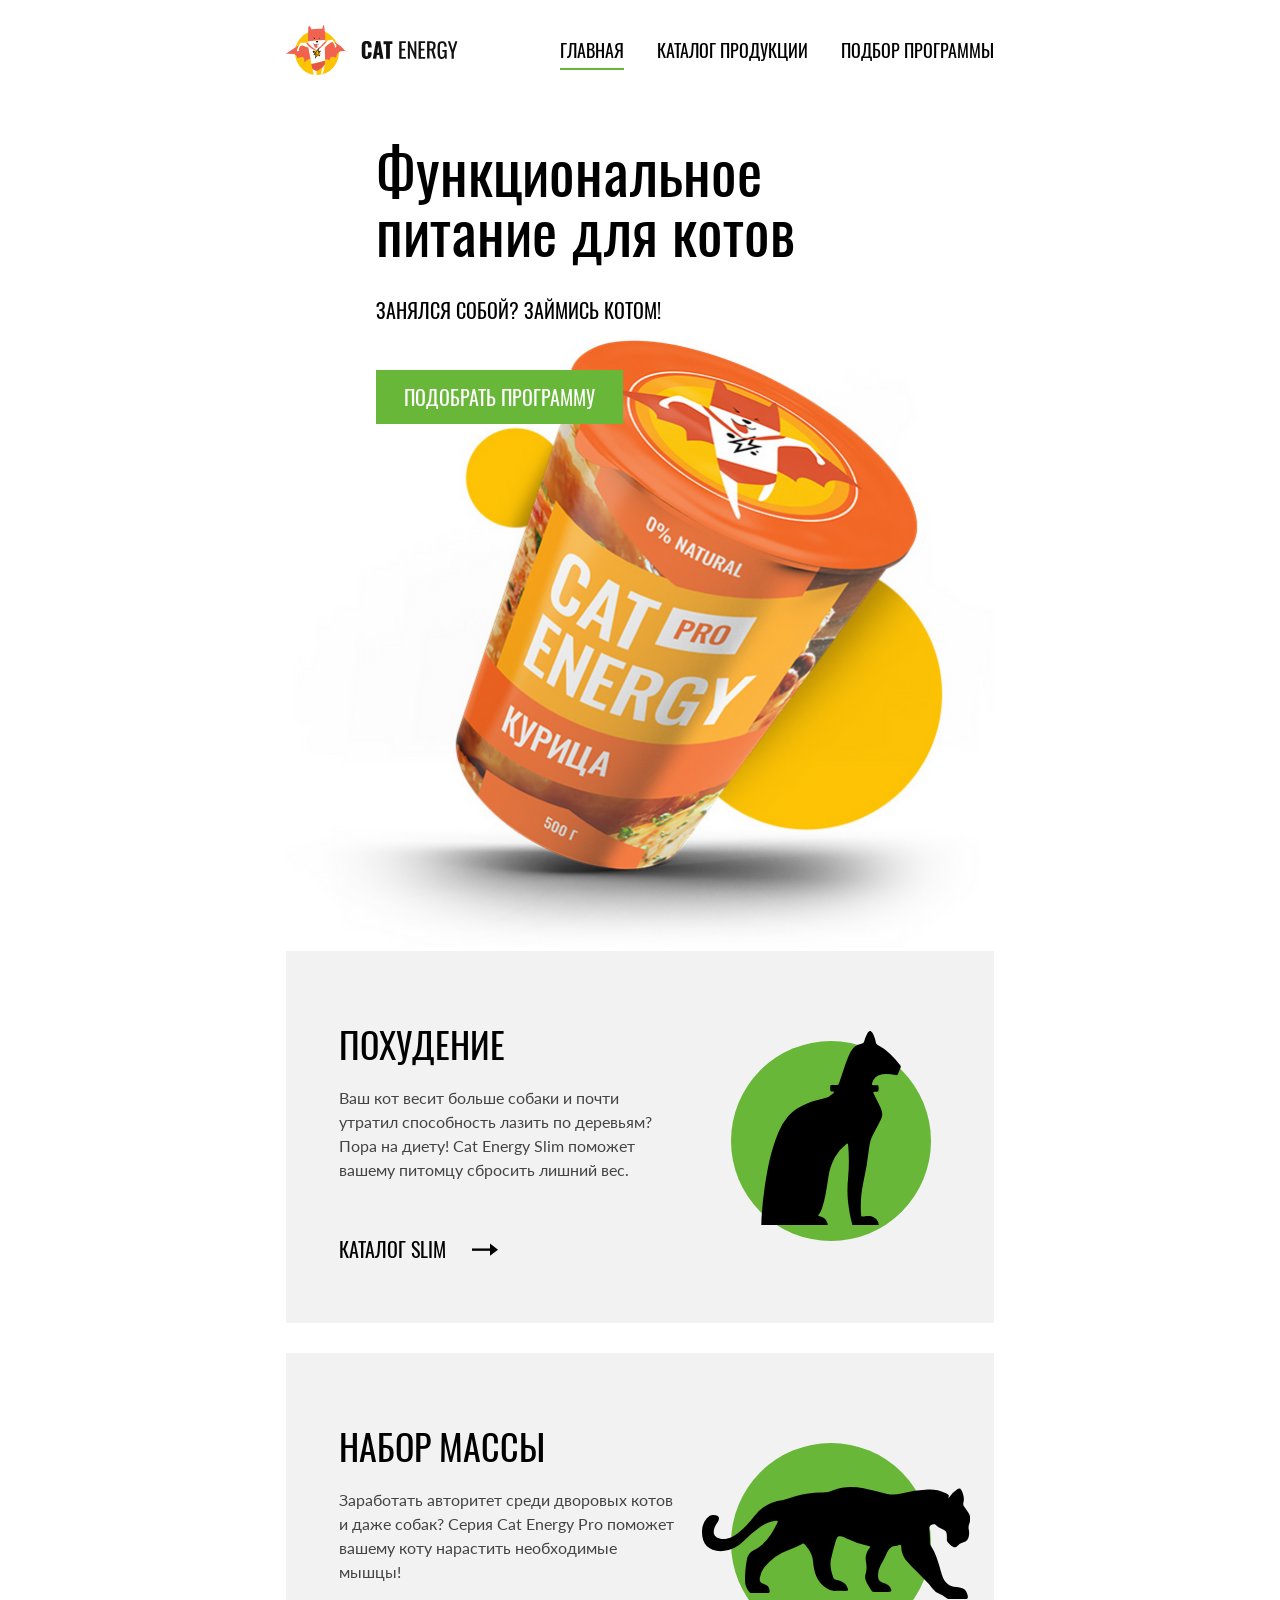
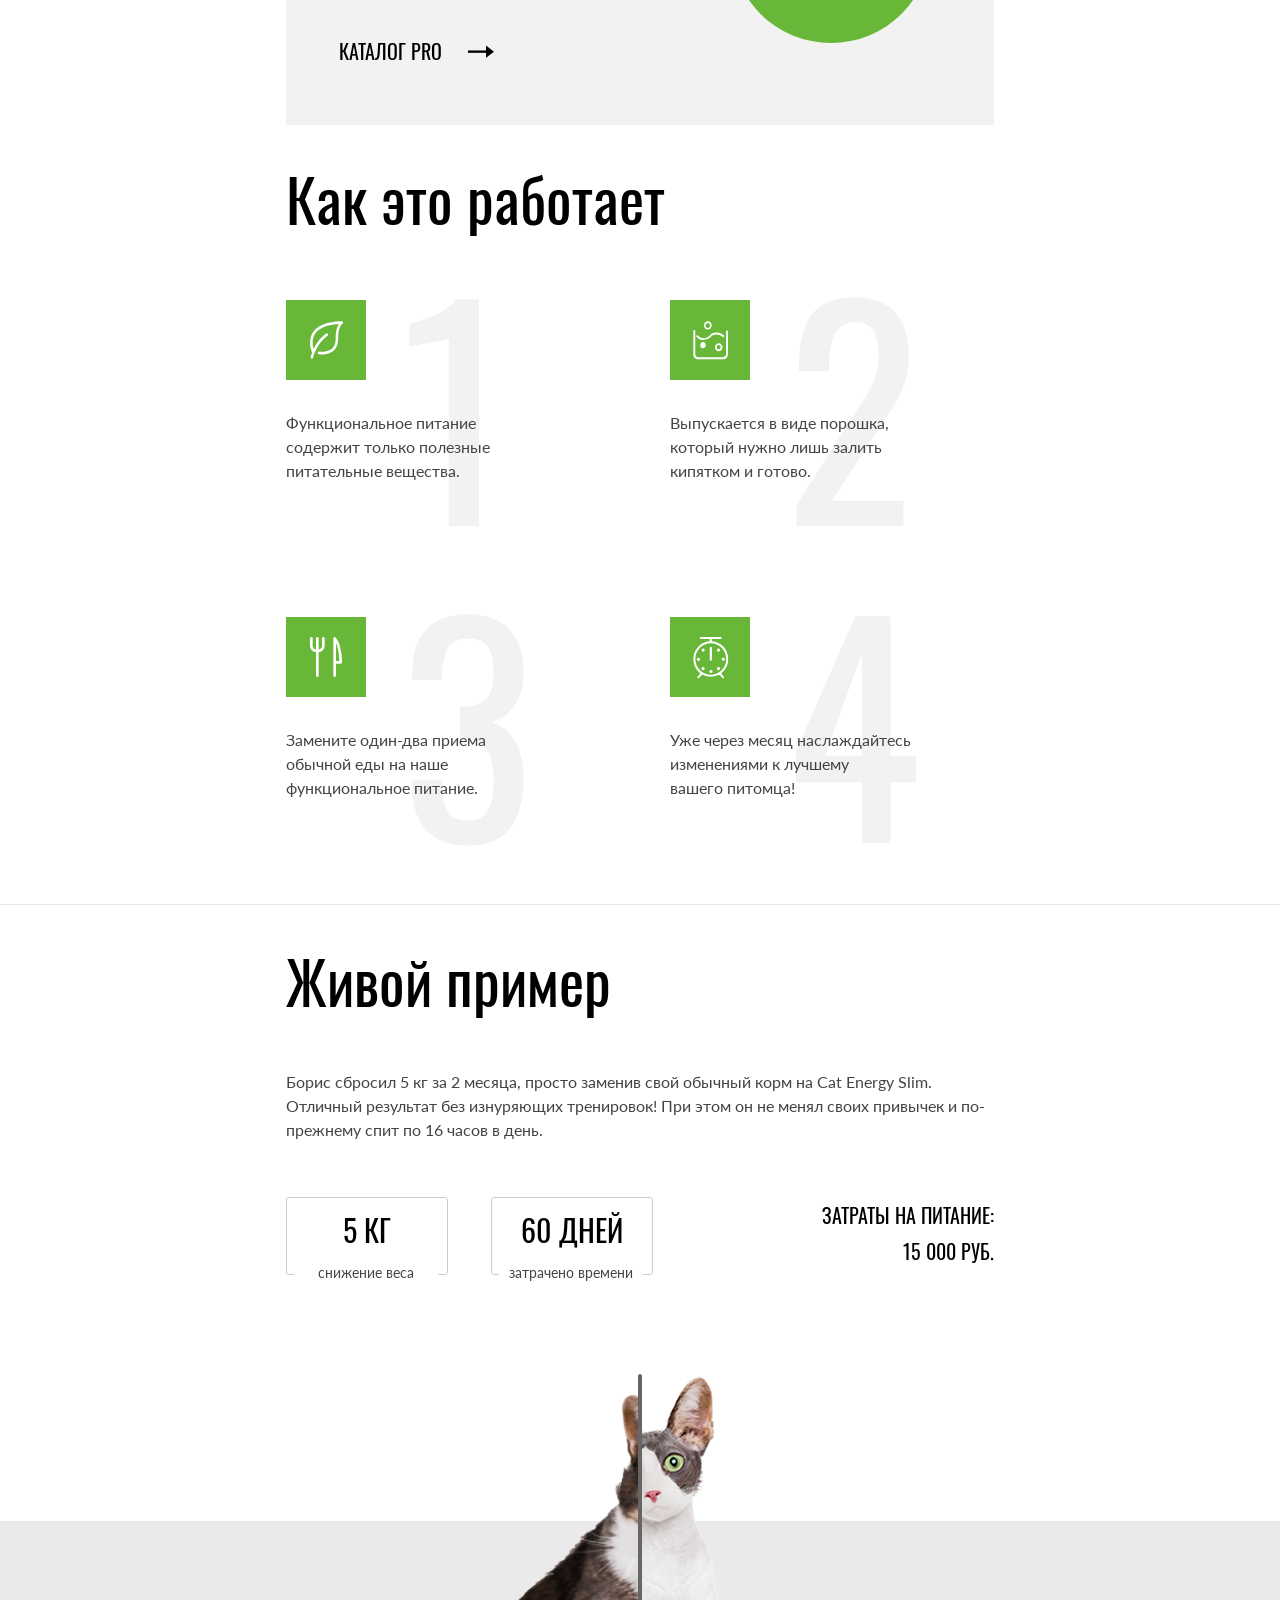
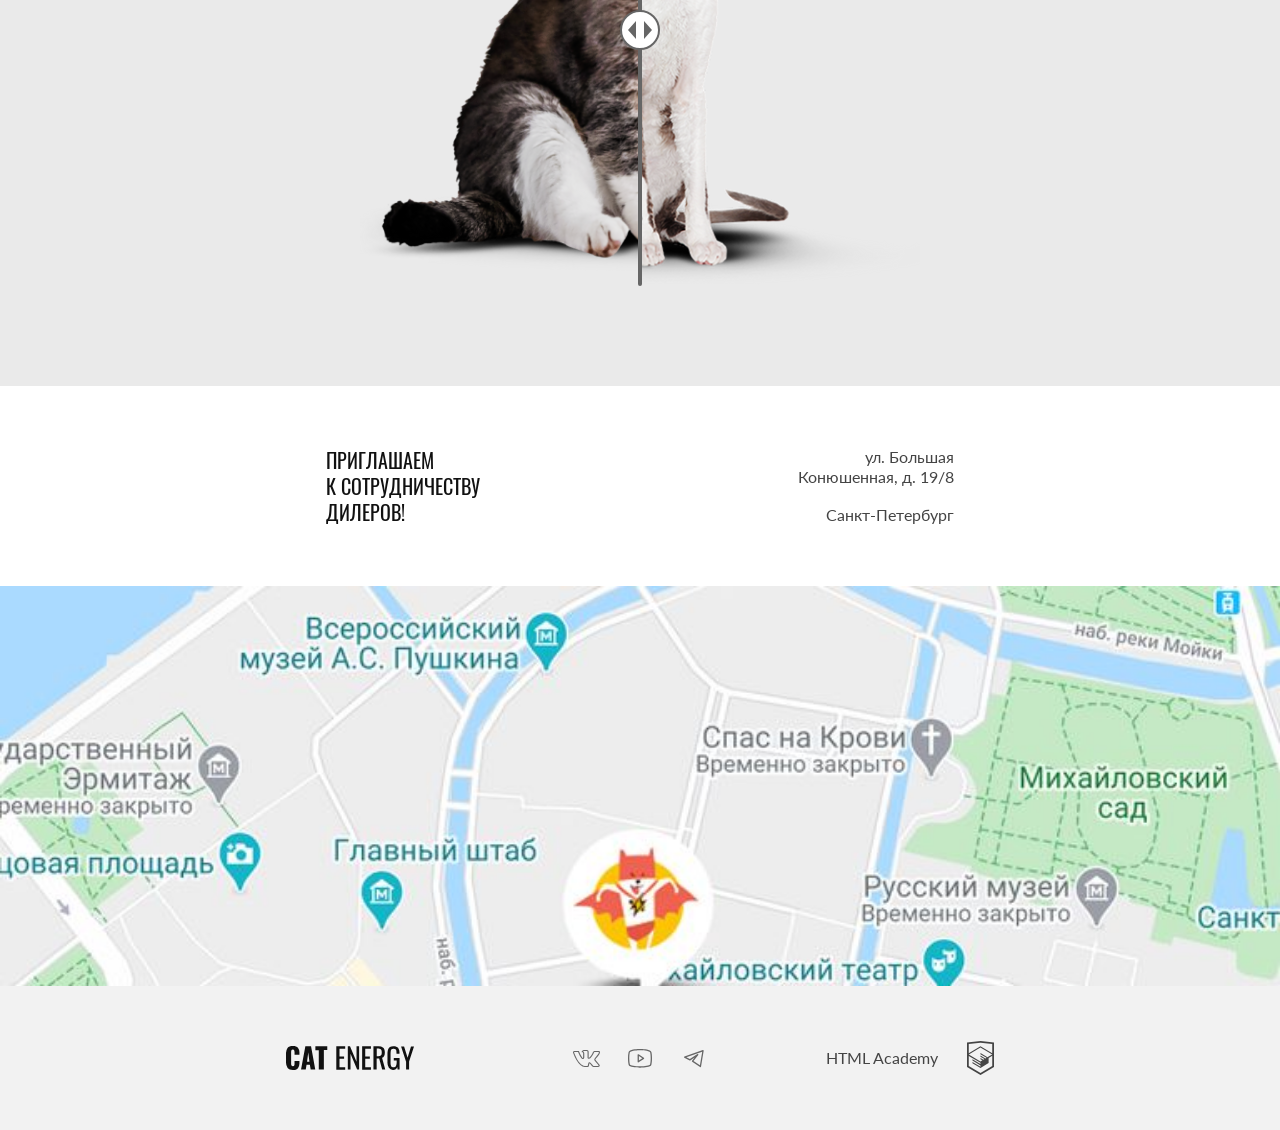
==== commit 94921059: "Deploying to gh-pages from @ progkuchumov/2693979-cat-energy-2@3efc921d7cdc6fe3f214d80569788826aa676" ====
--- a/index.html
+++ b/index.html
@@ -1 +1 @@
-<!DOCTYPE html><html class="page" lang="ru"><head><meta charset="UTF-8"><title>Cat energy</title><meta name="viewport" content="width=device-width,initial-scale=1"><link rel="stylesheet" href="styles/styles.css"><link rel="icon" href="favicon.ico"><link rel="icon" href="favicons/icon.svg" type="image/svg+xml"><link rel="apple-touch-icon" href="favicons/180.png"><link rel="manifest" href="manifest.webmanifest"><script src="scripts/index.js" defer="defer"></script></head><body class="page__body"><header class="header page__container page__container-padding"><a class="logo" href="index.html"><picture><source media="(min-width: 1440px)" width="70" height="59" type="image/svg+xml" srcset="images/logo-desktop.svg"><source media="(min-width: 768px)" width="60" height="50" type="image/svg+xml" srcset="images/logo-tablet.svg"><img src="images/logo-mobile.svg" width="33" height="38" alt="Логотип Cat energy"></picture><span class="visually-hidden">Ссылка на Cat Energy</span></a><nav class="main-navigation main-navigation--index"><button class="main-navigation__toggle" type="button"><span class="visually-hidden">Открыть меню</span></button><ul class="main-navigation__list list-reset" id="js-menu-open"><li class="main-navigation__item"><a class="main-navigation__link main-navigation__link--current" href="index.html">Главная</a></li><li class="main-navigation__item"><a class="main-navigation__link" href="catalog.html">Каталог продукции</a></li><li class="main-navigation__item"><a class="main-navigation__link" href="choose.html">Подбор программы</a></li></ul></nav></header><main class="page__main"><section class="hero page__container page__container-padding"><h1 class="hero__title title">Функциональное питание для котов</h1><p class="hero__subtitle title">Занялся собой? Займись котом!</p><div class="hero__image"><picture><source media="(min-width: 1440px)" width="552" height="499" type="image/png" srcset="images/hero-image-desktop@1x.png, images/hero-image-desktop@2x.png 2x"><source media="(min-width: 768px)" width="709" height="609" type="image/png" srcset="images/hero-image-tablet@1x.png, images/hero-image-tablet@2x.png 2x"><img src="images/hero-image-mobile@1x.png" srcset="images/hero-image-mobile@2x.png 2x" width="280" height="270" alt="Cat Energy pro со вкусом курицы"></picture></div><a class="hero__button button" href="choose.html">Подобрать программу</a></section><section class="catalog-promo page__container page__container-padding"><h2 class="visually-hidden">Подбор программ в зависимости от цели</h2><ul class="catalog-promo__list list-reset"><li class="catalog-promo__item catalog-promo__item--primary"><h3 class="catalog-promo__title title">Похудение</h3><p class="catalog-promo__text">Ваш кот весит больше собаки и почти утратил способность лазить по деревьям? Пора на диету! Cat Energy Slim поможет вашему питомцу сбросить лишний вес.</p><a class="catalog-promo__link" href="catalog.html">Каталог slim</a></li><li class="catalog-promo__item catalog-promo__item--secondary"><h3 class="catalog-promo__title title">Набор массы</h3><p class="catalog-promo__text">Заработать авторитет среди дворовых котов и даже собак? Серия Cat Energy Pro поможет вашему коту нарастить необходимые мышцы!</p><a class="catalog-promo__link" href="catalog.html">Каталог pro</a></li></ul></section><section class="advantages page__container page__container-padding"><h2 class="advantages__title title">Как это работает</h2><ul class="advantages__list list-reset"><li class="advantages__item advantages__item--first">Функциональное питание содержит только полезные питательные вещества.</li><li class="advantages__item advantages__item--second">Выпускается в виде порошка, который нужно лишь залить кипятком и готово.</li><li class="advantages__item advantages__item--third">Замените один-два приема обычной еды на наше функциональное питание.</li><li class="advantages__item advantages__item--fourth">Уже через месяц наслаждайтесь изменениями к лучшему вашего питомца!</li></ul></section><section class="example"><div class="example__container page__container page__container-padding"><div class="example__text-block"><h2 class="example__title title">Живой пример</h2><p class="example__text">Борис сбросил 5 кг за 2 месяца, просто заменив свой обычный корм на Cat Energy Slim. Отличный результат без изнуряющих тренировок! При этом он не менял своих привычек и по-прежнему спит по 16 часов в день.</p><div class="example__result result"><p class="result__block"><span class="result__accent">5 кг</span> <span class="result__description">снижение веса</span></p><p class="result__block"><span class="result__accent">60 дней</span> <span class="result__description">затрачено времени</span></p><p class="result__expenses">Затраты на питание: <span class="result__expenses-accent">15 000 руб.</span></p></div></div><div class="example__result-slider slider"><picture><source media="(min-width: 768px)" width="560" height="512" type="image/png" srcset="images/cat-slider-before-tablet-desktop@1x.png, images/cat-slider-before-tablet-desktop@2x.png 2x"><img class="slider__image slider__image--before" src="images/cat-slider-before-mobile@1x.png" srcset="images/cat-slider-before-mobile@2x.png 2x" width="280" height="256" alt="Кот до похудения"></picture><picture><source media="(min-width: 768px)" width="560" height="512" type="image/png" srcset="images/cat-slider-after-tablet-desktop@1x.png, images/cat-slider-after-tablet-desktop@2x.png 2x"><img class="slider__image slider__image--after" src="images/cat-slider-after-mobile@1x.png" srcset="images/cat-slider-after-mobile@2x.png 2x" width="280" height="256" alt="Кот после похудения"></picture><label class="visually-hidden" for="slider-range">Показать картинку до или после</label> <input class="slider__range" type="range" min="0" max="100" value="50" step="1" id="slider-range" name="slider-range"><div class="slider__range-visible"></div></div></div></section><section class="contacts"><div class="page__container page__container-padding"><h2 class="visually-hidden">Контакты</h2><div class="contacts__block"><p class="contacts__description">Приглашаем<br>к сотрудничеству дилеров!</p><address class="contacts__address"><span class="contacts__address-item">ул. Большая Конюшенная, д. 19/8</span> <span class="contacts__address-item">Санкт-Петербург</span></address></div></div><div class="contacts__map"><picture><source media="(min-width: 1440px)" width="1440" height="400" type="image/jpeg" srcset="images/map-desktop@1x.jpg, images/map-desktop@2x.jpg 2x"><source media="(min-width: 768px)" width="768" height="400" type="image/jpeg" srcset="images/map-tablet@1x.jpg, images/map-tablet@2x.jpg 2x"><img class="contacts__map-images" src="images/map-mobile@1x.jpg" srcset="images/map-mobile@2x.jpg 2x" width="320" height="362" alt="Карта расположения Cat Energy"></picture></div></section></main><footer class="footer"><div class="footer__container page__container page__container-padding"><a class="footer__logo" href="index.html"><span class="visually-hidden">Ссылка на Cat Energy</span></a><ul class="footer__social social list-reset"><li class="social__item"><a class="social__link social__link--vk" href="https://vk.com/htmlacademy"><span class="visually-hidden">ВКонтакте</span></a></li><li class="social__item"><a class="social__link social__link--youtube" href="https://www.youtube.com/user/htmlacademyru"><span class="visually-hidden">Youtube</span></a></li><li class="social__item"><a class="social__link social__link--telegram" href="https://t.me/htmlacademy"><span class="visually-hidden">Telegram</span></a></li></ul><a class="footer__html-academy" href="https://htmlacademy.ru/intensive/adaptive">HTML Academy</a></div></footer></body></html>+<!DOCTYPE html><html class="page" lang="ru"><head><meta charset="UTF-8"><title>Cat energy</title><meta name="viewport" content="width=device-width,initial-scale=1"><link rel="stylesheet" href="styles/styles.css"><link rel="icon" href="favicon.ico"><link rel="icon" href="favicons/icon.svg" type="image/svg+xml"><link rel="apple-touch-icon" href="favicons/180.png"><link rel="manifest" href="manifest.webmanifest"><script src="scripts/index.js" defer="defer"></script></head><body class="page__body"><header class="header page__container"><a class="header__logo logo" href="index.html"><picture><source media="(min-width: 1440px)" width="70" height="59" type="image/svg+xml" srcset="images/logo-desktop.svg"><source media="(min-width: 768px)" width="60" height="50" type="image/svg+xml" srcset="images/logo-tablet.svg"><img src="images/logo-mobile.svg" width="33" height="38" alt="Логотип Cat energy"></picture><span class="visually-hidden">Ссылка на Cat Energy</span></a><nav class="header__navigation main-navigation main-navigation--index main-navigation--no-js"><button class="main-navigation__toggle" type="button"><span class="visually-hidden">Открыть меню</span></button><ul class="main-navigation__list list-reset"><li class="main-navigation__item"><a class="main-navigation__link main-navigation__link--current" href="index.html">Главная</a></li><li class="main-navigation__item"><a class="main-navigation__link" href="catalog.html">Каталог продукции</a></li><li class="main-navigation__item"><a class="main-navigation__link" href="choose.html">Подбор программы</a></li></ul></nav></header><main class="page__main"><section class="hero"><div class="hero__container page__container"><h1 class="hero__title title">Функциональное питание для котов</h1><p class="hero__subtitle title">Занялся собой? Займись котом!</p><div class="hero__image"><picture><source media="(min-width: 1440px)" width="552" height="499" type="image/png" srcset="images/hero-image-desktop@1x.png, images/hero-image-desktop@2x.png 2x"><source media="(min-width: 768px)" width="709" height="609" type="image/png" srcset="images/hero-image-tablet@1x.png, images/hero-image-tablet@2x.png 2x"><img src="images/hero-image-mobile@1x.png" srcset="images/hero-image-mobile@2x.png 2x" width="280" height="270" alt="Cat Energy pro со вкусом курицы"></picture></div><a class="hero__button button" href="choose.html">Подобрать программу</a></div></section><section class="catalog-promo page__container"><h2 class="visually-hidden">Подбор программ в зависимости от цели</h2><ul class="catalog-promo__list list-reset"><li class="catalog-promo__item catalog-promo__item--primary"><h3 class="catalog-promo__title title">Похудение</h3><p class="catalog-promo__text">Ваш кот весит больше собаки и почти утратил способность лазить по деревьям? Пора на диету! Cat Energy Slim поможет вашему питомцу сбросить лишний вес.</p><a class="catalog-promo__link" href="catalog-slim.html">Каталог slim</a></li><li class="catalog-promo__item catalog-promo__item--secondary"><h3 class="catalog-promo__title title">Набор массы</h3><p class="catalog-promo__text">Заработать авторитет среди дворовых котов и даже собак? Серия Cat Energy Pro поможет вашему коту нарастить необходимые мышцы!</p><a class="catalog-promo__link" href="catalog-pro.html">Каталог pro</a></li></ul></section><section class="advantages page__container"><h2 class="advantages__title title">Как это работает</h2><ul class="advantages__list list-reset"><li class="advantages__item advantages__item--first">Функциональное питание содержит только полезные питательные вещества.</li><li class="advantages__item advantages__item--second">Выпускается в виде порошка, который нужно лишь залить кипятком и готово.</li><li class="advantages__item advantages__item--third">Замените один-два приема обычной еды на наше функциональное питание.</li><li class="advantages__item advantages__item--fourth">Уже через месяц наслаждайтесь изменениями к лучшему<br>вашего питомца!</li></ul></section><section class="example"><div class="example__container page__container"><div class="example__text-block"><h2 class="example__title title">Живой пример</h2><p class="example__text">Борис сбросил 5 кг за 2 месяца, просто заменив свой обычный корм на Cat Energy Slim. Отличный результат без изнуряющих тренировок! При этом он не менял своих привычек и по-прежнему спит по 16 часов в день.</p><div class="example__result result"><p class="result__block"><span class="result__accent">5 кг</span> <span class="result__description">снижение веса</span></p><p class="result__block"><span class="result__accent">60 дней</span> <span class="result__description">затрачено времени</span></p><p class="result__expenses">Затраты на питание: <span class="result__expenses-accent">15 000 руб.</span></p></div></div><div class="example__result-slider slider"><picture><source media="(min-width: 768px)" width="560" height="512" type="image/png" srcset="images/cat-slider-before-tablet-desktop@1x.png, images/cat-slider-before-tablet-desktop@2x.png 2x"><img class="slider__image slider__image--before" src="images/cat-slider-before-mobile@1x.png" srcset="images/cat-slider-before-mobile@2x.png 2x" width="280" height="256" alt="Кот до похудения"></picture><picture><source media="(min-width: 768px)" width="560" height="512" type="image/png" srcset="images/cat-slider-after-tablet-desktop@1x.png, images/cat-slider-after-tablet-desktop@2x.png 2x"><img class="slider__image slider__image--after" src="images/cat-slider-after-mobile@1x.png" srcset="images/cat-slider-after-mobile@2x.png 2x" width="280" height="256" alt="Кот после похудения"></picture><label class="visually-hidden" for="slider-range">Показать картинку до или после</label> <input class="slider__range" type="range" min="0" max="100" value="50" step="1" id="slider-range" name="slider-range"><div class="slider__range-visible"></div></div></div></section><section class="contacts"><div class="page__container"><h2 class="visually-hidden">Контакты</h2><div class="contacts__block"><p class="contacts__description">Приглашаем<br>к сотрудничеству дилеров!</p><address class="contacts__address"><span class="contacts__address-item">ул. Большая Конюшенная, д. 19/8</span> <span class="contacts__address-item">Санкт-Петербург</span></address></div></div><div class="contacts__map"><iframe src="https://www.google.com/maps/embed?pb=!1m18!1m12!1m3!1d1998.5991047846956!2d30.32050837756397!3d59.93879417491517!2m3!1f0!2f0!3f0!3m2!1i1024!2i768!4f13.1!3m3!1m2!1s0x4696310fca5afc31%3A0xa24b26c0d196de71!2z0JHQvtC70YzRiNCw0Y8g0JrQvtC90Y7RiNC10L3QvdCw0Y8g0YPQuy4sIDE5LCDQodCw0L3QutGCLdCf0LXRgtC10YDQsdGD0YDQsywgMTkxMTg2!5e0!3m2!1sru!2sru!4v1782507037736!5m2!1sru!2sru" allowfullscreen="" loading="lazy" referrerpolicy="strict-origin-when-cross-origin"></iframe></div></section></main><footer class="footer"><div class="footer__container page__container"><a class="footer__logo" href="index.html"><span class="visually-hidden">Ссылка на Cat Energy</span></a><ul class="footer__social social list-reset"><li class="social__item"><a class="social__link social__link--vk" href="https://vk.com/htmlacademy"><span class="visually-hidden">ВКонтакте</span></a></li><li class="social__item"><a class="social__link social__link--youtube" href="https://www.youtube.com/user/htmlacademyru"><span class="visually-hidden">Youtube</span></a></li><li class="social__item"><a class="social__link social__link--telegram" href="https://t.me/htmlacademy"><span class="visually-hidden">Telegram</span></a></li></ul><a class="footer__html-academy" href="https://htmlacademy.ru/intensive/adaptive">HTML Academy</a></div></footer></body></html>
--- a/styles/styles.css
+++ b/styles/styles.css
@@ -1 +1 @@
-@font-face{font-family:Lato;font-weight:400;font-style:normal;src:url(../fonts/lato/Lato-Regular.woff2)format("woff2");font-display:swap}@font-face{font-family:Oswald;font-weight:400;font-style:normal;src:url(../fonts/oswald/oswaldregular.woff2)format("woff2");font-display:swap}*,:before,:after{box-sizing:border-box}body{color:#444;font-family:Lato,sans-serif;font-size:14px;line-height:18px}img{object-fit:contain;max-width:100%;height:auto}.visually-hidden{white-space:nowrap;-webkit-clip-path:inset(100%);clip-path:inset(100%);clip:rect(0 0 0 0);border:0;width:1px;height:1px;margin:-1px;padding:0;position:absolute;overflow:hidden}.list-reset{margin:0;padding:0;list-style:none}.title,.title-accent{margin-top:0;font-family:Oswald,sans-serif;font-weight:400}.title-accent{position:relative}.title-accent:after{content:"";z-index:-1;background-color:#68b738;width:100%;height:2px;display:block;position:absolute;bottom:50%;left:0}.title-accent__container{background-color:#fff;padding-left:20px;padding-right:40px}@media (width>=768px){.title-accent__container{margin-left:30px;padding-left:40px}}.button{color:#fff;text-transform:uppercase;text-align:center;cursor:pointer;background-color:#68b738;border:none;width:100%;padding:10px;font-family:Oswald,sans-serif;font-size:16px;font-weight:400;line-height:20px;text-decoration:none;display:block}.button--accent{color:#444;background-color:#f2f2f2}.button--big{padding:15px;font-size:20px;line-height:26px}.page{height:100%}.page__body{flex-direction:column;min-height:100%;margin:0;display:flex}.page__container{width:320px;margin:0 auto}@media (width>=768px){.page__container{width:768px}}@media (width>=1440px){.page__container{width:1440px}}.page__container-padding{padding:0 20px}@media (width>=768px){.page__container-padding,.page__container-padding-catalog{padding:0 30px}}@media (width>=1440px){.page__container-padding,.page__container-padding-catalog{padding:0 110px}}.page__main{flex-grow:1;min-width:320px}.header{justify-content:space-between;align-items:center;padding-top:14px;padding-bottom:13px;display:flex;position:relative}@media (width>=768px){.header{padding-top:25px;padding-bottom:25px}}@media (width>=1440px){.header{padding-top:55px}}.logo{background-image:url(../images/logo-text.svg);background-position:100%;background-repeat:no-repeat;background-size:101px 18px;width:190px;height:38px;display:block}@media (width>=768px){.logo{width:174px;height:50px}}@media (width>=1440px){.logo{background-size:118px 22px;width:202px;height:59px}.main-navigation--index:before{content:"";z-index:-1;background:linear-gradient(#68b738d9,#68b738d9),url(../images/hero-bg-desktop@1x.jpg) top no-repeat;width:50%;height:694px;position:absolute;top:0;right:0}}.main-navigation__toggle{cursor:pointer;background-color:#000;border:none;width:18px;height:18px;margin-top:3px;-webkit-mask-image:url(../icons/stack.svg#toggle-open);mask-image:url(../icons/stack.svg#toggle-open);-webkit-mask-size:cover;mask-size:cover;-webkit-mask-repeat:no-repeat;mask-repeat:no-repeat}.main-navigation__toggle:hover,.main-navigation__toggle:focus{background-color:#68b738}.main-navigation__toggle:active{opacity:.3}@media (width>=768px){.main-navigation__toggle{display:none}}.main-navigation__toggle--open{width:24px;height:24px;margin-top:5px;-webkit-mask-image:url(../icons/stack.svg#toggle);mask-image:url(../icons/stack.svg#toggle)}.main-navigation__list{text-align:center;z-index:5;width:100%;margin-top:20px;position:absolute;left:0}@media (width<=767px){.main-navigation__list{background-color:#fff}}@media (width>=768px){.main-navigation__list{flex-wrap:wrap;gap:33px;margin-top:0;margin-right:5px;display:flex;position:static}}@media (width>=1440px){.main-navigation__list{margin-right:0}}@media (width<=767px){.main-navigation__list--close{display:none}}.main-navigation__item{border-top:1px solid #e6e6e6}@media (width>=768px){.main-navigation__item{border:none}}.main-navigation__link{color:#000;text-transform:uppercase;padding-top:22px;padding-bottom:24px;font-family:Oswald,sans-serif;font-size:20px;font-weight:400;line-height:20px;text-decoration:none;display:block}@media (width>=768px){.main-navigation__link{padding-top:0;padding-bottom:0;font-size:18px;line-height:24px}}@media (width>=1440px){.main-navigation__link{font-size:20px}.main-navigation--index .main-navigation__link{color:#fff}}.hero{text-align:center;padding-top:27px;padding-bottom:20px;position:relative}@media (width>=768px){.hero{text-align:left;grid-template-areas:"title""subtitle""button""image";margin-bottom:3px;padding-top:40px;padding-bottom:0;display:grid}}@media (width>=1440px){.hero{grid-template-areas:"title image""subtitle image""button image"".image";align-items:start;margin-bottom:135px;padding-top:85px}}.hero:before{content:"";z-index:-1;background:linear-gradient(#68b738d9,#68b738d9),url(../images/hero-bg-mobile@1x.jpg) top no-repeat;width:320px;height:302px;position:absolute;top:0;left:0}@media (width>=768px){.hero:before{display:none}}.hero__title,.hero__subtitle{color:#fff}@media (width>=768px){.hero__title,.hero__subtitle{color:#000;margin-left:90px}}@media (width>=1440px){.hero__title,.hero__subtitle{margin-left:80px}}.hero__title{margin-bottom:25px;font-size:36px;line-height:36px}@media (width>=768px){.hero__title{grid-area:title;max-width:420px;margin-bottom:40px;font-size:60px;line-height:60px}}.hero__subtitle{text-transform:uppercase;margin-bottom:30px;font-size:14px;line-height:14px}@media (width>=768px){.hero__subtitle{grid-area:subtitle;margin-bottom:50px;font-size:20px;line-height:20px}.hero__button{grid-area:button;justify-self:start;width:auto;margin-left:90px;padding:14px 28px;font-size:20px;line-height:26px;display:inline-block}}@media (width>=1440px){.hero__button{margin-left:80px}}.hero__image{display:block}@media (width>=768px){.hero__image{grid-area:image;margin-top:-84px}}@media (width>=1440px){.hero__image{margin-left:-270px}}.catalog-promo__list{flex-wrap:wrap;gap:20px;margin-bottom:20px;display:flex}@media (width>=768px){.catalog-promo__list{gap:30px;margin-bottom:30px}}@media (width>=1440px){.catalog-promo__list{gap:80px;margin-bottom:70px}}.catalog-promo__item{background-color:#f2f2f2;padding:24px 20px 20px;position:relative}.catalog-promo__item:before{content:"";background-color:#68b738;border-radius:50%;width:50px;height:50px;display:block;position:absolute}.catalog-promo__item:after{content:"";background-color:#000;display:block;position:absolute;-webkit-mask-repeat:no-repeat;mask-repeat:no-repeat}.catalog-promo__item--primary:after{width:36px;height:50px;top:21px;left:27px;-webkit-mask-image:url(../icons/stack.svg#promo-primary);mask-image:url(../icons/stack.svg#promo-primary)}.catalog-promo__item--secondary:after{width:67px;height:28px;top:35px;left:12px;-webkit-mask-image:url(../icons/stack.svg#promo-secondary);mask-image:url(../icons/stack.svg#promo-secondary)}@media (width>=768px) and (width<=1439px){.catalog-promo__item{min-height:372px;padding:70px 316px 57px 53px}.catalog-promo__item:before{width:200px;height:200px;top:90px;right:63px}.catalog-promo__item--primary:after{width:140px;height:194px;top:80px;left:auto;right:93px}.catalog-promo__item--secondary:after{width:268px;height:112px;top:134px;left:auto;right:24px}}@media (width>=1440px){.catalog-promo__item{flex-basis:570px;padding:52px 52px 62px}.catalog-promo__item:before{width:100px;height:100px;margin-top:-5px}.catalog-promo__item--primary:after{width:70px;height:97px;top:39px;left:70px}.catalog-promo__item--secondary:after{width:135px;height:56px;top:65px;left:35px}}.catalog-promo__title,.catalog-promo__link{color:#000;text-transform:uppercase}.catalog-promo__title{margin-bottom:29px;margin-left:70px;padding-top:5px;font-size:24px;line-height:36px}@media (width>=768px){.catalog-promo__title{margin-bottom:24px;margin-left:0;font-size:36px}}@media (width>=1440px){.catalog-promo__title{margin-bottom:74px;margin-left:162px;padding-top:23px}}.catalog-promo__text{margin-top:0;margin-bottom:23px}@media (width>=768px){.catalog-promo__text{font-size:16px;line-height:24px}}.catalog-promo__text:last-of-type{margin-bottom:59px}@media (width<=767px){.catalog-promo__text:last-of-type{border-bottom:1px solid #d9d9d9;margin-bottom:19px;padding-bottom:23px}}@media (width>=1440px){.catalog-promo__text:last-of-type{margin-bottom:33px}}.catalog-promo__link{font-family:Oswald,sans-serif;font-size:16px;font-weight:400;line-height:16px;text-decoration:none}.catalog-promo__link:after{content:"";background-color:#000;width:32px;height:16px;margin-left:15px;display:inline-block;-webkit-mask-image:url(../icons/stack.svg#arrow-right);mask-image:url(../icons/stack.svg#arrow-right);-webkit-mask-position:-12px 0;mask-position:-12px 0;-webkit-mask-size:cover;mask-size:cover;-webkit-mask-repeat:no-repeat;mask-repeat:no-repeat}.catalog-promo__link:hover:after,.catalog-promo__link:focus:after{-webkit-mask-position:0 0;mask-position:0 0}.catalog-promo__link:active{opacity:.3}@media (width>=768px){.catalog-promo__link{font-size:20px}.catalog-promo__link:after{width:38px;margin-left:26px}}.catalog{border-top:1px solid #d9d9d9;border-bottom:1px solid #ebebeb;margin-bottom:25px;padding-top:27px}@media (width>=768px){.catalog{border:none;padding-top:40px}}.catalog__title{color:#000;margin-bottom:41px;font-size:36px;line-height:36px}@media (width<=767px){.catalog__title{padding:0 20px}}@media (width>=768px){.catalog__title{margin-bottom:84px;font-size:60px;line-height:60px}}.catalog__list{flex-wrap:wrap;gap:24px;display:flex}@media (width>=768px){.catalog__list{gap:60px;margin-bottom:74px}}.catalog__item{border-top:1px solid #ebebeb;width:100%}@media (width<=767px){.catalog__item{padding:0 20px}}@media (width>=768px){.catalog__item{border:none;width:calc(50% - 30px)}.catalog__item:not(:last-child){background-image:linear-gradient(#fff 81px,#f2f2f2 81px)}}.product-card{grid-template-columns:1fr 1fr;grid-template-areas:"image title""image parameters""button button";padding-top:5px;display:grid}@media (width>=768px){.product-card{grid-template-columns:1fr;grid-template-areas:"image""title""parameters""button";justify-items:center;padding:12px 37px 40px}}.product-card__image-link,.product-card__title-link{text-decoration:none}.product-card__image-link{grid-area:image;justify-content:center;align-items:center;height:107px;display:flex}@media (width>=768px){.product-card__image-link{width:200px;height:210px;margin-bottom:5px}}.product-card__image{padding-top:30px}@media (width>=768px){.product-card__image{padding-top:0}}.product-card__title-link{grid-area:title}.product-card__title{text-transform:uppercase;color:#222;margin-top:15px;margin-bottom:16px;padding-right:50px;font-family:Oswald,sans-serif;font-size:16px;font-weight:400;line-height:20px}@media (width>=768px){.product-card__title{text-align:center;max-width:135px;margin-bottom:20px;padding-right:0;font-size:20px;line-height:24px}}.product-card__parameters{color:#444;flex-wrap:wrap;grid-area:parameters;font-family:Lato,sans-serif;font-size:12px;font-weight:400;line-height:16px;display:flex}@media (width>=768px){.product-card__parameters{width:100%;margin-bottom:5px}}.product-card__parameter-name,.product-card__parameter-value{width:50%;margin:0;padding:0}@media (width>=768px){.product-card__parameter-name,.product-card__parameter-value{border-bottom:1px solid #cdcdcd;margin-bottom:7px;padding-bottom:4px;font-size:16px;line-height:20px}}.product-card__parameter-value{text-align:right}.product-card__buy-button{grid-area:button;margin-top:20px}.product-card-add{text-align:center;flex-direction:column;justify-content:space-between;align-items:center;padding-top:25px;padding-bottom:25px;display:flex}@media (width>=768px){.product-card-add{border:2px solid #f2f2f2;margin-top:81px;padding:50px 40px 37px}}.product-card-add__show-more{color:#444;margin-bottom:20px;font-family:Lato,sans-serif;font-size:12px;font-weight:400;line-height:16px;text-decoration:none}@media (width>=768px){.product-card-add__show-more{max-width:170px;font-size:16px;line-height:18px}}.product-card-add__show-more:before{content:"";background-color:#d3d3d3;width:30px;height:30px;margin:0 auto 23px;display:block;-webkit-mask-image:url(../icons/stack.svg#plus);mask-image:url(../icons/stack.svg#plus);-webkit-mask-size:cover;mask-size:cover;-webkit-mask-repeat:no-repeat;mask-repeat:no-repeat}@media (width>=768px){.product-card-add__show-more:before{width:60px;height:60px;margin-bottom:50px}}.product-card-add__accent{text-transform:uppercase;color:#111;margin-bottom:8px;font-family:Oswald,sans-serif;font-size:16px;font-weight:400;line-height:20px;display:block}@media (width>=768px){.product-card-add__accent{max-width:135px;margin:0 auto 23px;font-size:20px;line-height:24px}}.additional-catalog{margin-bottom:40px}@media (width>=768px){.additional-catalog{margin-bottom:80px}}.additional-catalog__title{color:#000;margin-bottom:35px;font-size:24px;line-height:24px}@media (width>=768px){.additional-catalog__title{margin-bottom:80px;font-size:32px;line-height:32px}}.additional-catalog__list{border-top:1px solid #cdcdcd;border-bottom:1px solid #cdcdcd;margin-bottom:35px}@media (width>=768px){.additional-catalog__list{border:1px solid #cdcdcd;margin-bottom:70px}}.additional-catalog__item{padding-top:13px;padding-bottom:18px}@media (width>=768px){.additional-catalog__item{padding:24px 38px 29px}}.additional-catalog__item:not(:last-child){border-bottom:1px solid #cdcdcd}@media (width>=768px){.additional-product{flex-wrap:wrap;display:flex}}.additional-product__title{color:#222;text-transform:uppercase;margin-bottom:13px;font-size:16px;line-height:16px}@media (width>=768px){.additional-product__title{margin-bottom:25px;font-size:20px;line-height:20px}}.additional-product__parameters{color:#444;margin-bottom:15px;font-family:Lato,sans-serif;font-size:14px;font-weight:400;line-height:14px;display:flex}@media (width>=768px){.additional-product__parameters{margin-top:3px;margin-left:auto;font-size:16px;line-height:20px}}.additional-product__parameter-name,.additional-product__parameter-value{width:50%;margin:0;padding:0}@media (width>=768px){.additional-product__parameter-name{width:auto}}.additional-product__parameter-value{text-align:right}@media (width>=768px){.additional-product__parameter-value{width:91px}}.promo{text-align:center;background-color:#0000;background-image:linear-gradient(#68b738d9,#68b738d9),url(../images/promo-bg-mobile@1x.jpg);background-position:0 0,top;background-repeat:repeat,no-repeat;background-size:cover;background-attachment:scroll,scroll;background-origin:padding-box,padding-box;background-clip:border-box,border-box;min-height:290px;padding:58px 58px 43px}@media (width>=768px){.promo{text-align:left;background:linear-gradient(#68b738d9,#68b738d9),url(../images/promo-bg-tablet@1x.jpg) top no-repeat;align-items:center;min-height:200px;padding:57px 125px 60px 77px;display:flex}}.promo:before{content:"";background-image:url(../icons/stack.svg#promo-gift);background-position:50%;background-repeat:no-repeat;width:80px;height:80px;margin:0 auto 48px;display:block}@media (width>=768px){.promo:before{margin:0;position:absolute}}.promo__text{color:#fff;margin:0;font-family:Lato,sans-serif;font-size:16px;font-weight:400;line-height:20px}@media (width>=768px){.promo__text{width:165px;margin-left:auto}}.subscription{margin-bottom:40px}@media (width>=768px){.subscription{margin-bottom:80px}}.subscription__title,.subscription__text{color:#000;line-height:24px}.subscription__title{margin-bottom:30px;font-size:24px}@media (width>=768px){.subscription__title{margin-bottom:66px;font-size:32px;line-height:32px}.subscription__container-padding{padding-left:68px;padding-right:68px}}.subscription__text{text-align:center;margin-top:0;margin-bottom:25px;font-family:Oswald,sans-serif;font-size:16px}@media (width>=768px){.subscription__text{font-size:24px;line-height:32px}.subscription__form{align-items:flex-start;display:flex}}.subscription__input{color:#444;text-transform:uppercase;border:1px solid #cdcdcd;width:100%;height:56px;margin-bottom:16px;padding:13px;font-family:Oswald,sans-serif;font-size:20px}@media (width>=768px){.subscription__input{flex:1;margin-bottom:0}}.subscription__input::placeholder{color:#444;opacity:1}@media (width>=768px){.subscription__button{flex:0 0 256px}}.advantages{padding-bottom:49px}@media (width>=768px){.advantages{padding-top:13px;padding-bottom:60px}}@media (width>=1440px){.advantages{padding-top:0;padding-bottom:0}}.advantages__title{color:#000;margin-bottom:40px;font-size:36px;line-height:40px}@media (width>=768px){.advantages__title{margin-bottom:72px;font-size:60px;line-height:60px}}.advantages__list{flex-wrap:wrap;gap:20px;display:flex}@media (width>=768px){.advantages__list{counter-reset:item;gap:90px 135px}}@media (width>=1440px){.advantages__list{gap:94px}}.advantages__item{min-height:60px;padding-left:80px;position:relative}.advantages__item:before{content:"";background-repeat:no-repeat;background-size:cover;width:60px;height:60px;display:block;position:absolute;left:0}@media (width>=768px){.advantages__item:before{width:80px;height:80px;margin-bottom:31px;position:static}}.advantages__item--first:before{background-image:url(../icons/stack.svg#advantages-first)}.advantages__item--second:before{background-image:url(../icons/stack.svg#advantages-second)}.advantages__item--third:before{background-image:url(../icons/stack.svg#advantages-third)}.advantages__item--fourth:before{background-image:url(../icons/stack.svg#advantages-fourth)}@media (width>=768px){.advantages__item{width:250px;min-height:227px;padding-left:0;font-size:16px;line-height:24px}.advantages__item:after{content:counter(item);counter-increment:item;z-index:-1;color:#f2f2f2;font-family:Oswald,sans-serif;font-size:280px;line-height:280px;position:absolute;top:-40px;left:115px}}@media (width>=1440px){.advantages__item{width:230px;min-height:280px}}.example{padding-top:25px;padding-bottom:40px;position:relative}.example:after{content:"";z-index:-1;background-color:#eaeaea;width:100%;height:100%;position:absolute;bottom:0;left:0}@media (width>=768px){.example{padding-top:45px}.example:after{height:43%}}@media (width>=1440px){.example:after{height:74%}.example{padding-top:30px;padding-bottom:25px}.example__container{grid-template-columns:1fr 1fr;display:grid}}.example__title{color:#000;margin-bottom:40px;font-size:36px;line-height:40px}@media (width>=768px){.example__title{margin-bottom:60px;font-size:60px;line-height:60px}}@media (width>=1440px){.example__title{margin-bottom:145px}}.example__text{margin-top:0;margin-bottom:20px}@media (width>=768px){.example__text{margin-bottom:55px;font-size:16px;line-height:24px}}@media (width>=1440px){.example__text{max-width:435px;margin-bottom:69px}}.example__result{margin-bottom:5px}@media (width>=768px){.example__result{margin-bottom:85px}}@media (width>=1440px){.example__result{margin-bottom:0}}@media (width>=768px){.example__result-slider{margin:0 auto 60px}}@media (width>=1440px){.example__result-slider{margin-left:50px}}.result{flex-wrap:wrap;display:flex}@media (width<=767px){.result{gap:22px 32px}}@media (width>=768px){.result{gap:43px}}@media (width>=1440px){.result{gap:39px 43px}}.result__block{color:#444;text-align:center;border:1px solid #cdcdcd;border-radius:3px;width:124px;margin-top:0;padding:14px;font-family:Lato,sans-serif;font-size:12px;font-weight:400;line-height:12px;position:relative}@media (width>=768px){.result__block{width:162px;padding-bottom:20px;font-size:14px;line-height:14px}}.result__accent{color:#000;text-transform:uppercase;font-family:Oswald,sans-serif;font-size:24px;font-weight:400;line-height:24px}@media (width>=768px){.result__accent{font-size:30px;line-height:36px}}.result__description{background-color:#eaeaea;width:89px;padding:0 15px;display:block;position:absolute;bottom:-15px}@media (width>=768px){.result__description{background-color:#fff;width:90%;padding:0;bottom:-6px;left:7px}}@media (width>=1440px){.result__description{background-color:#eaeaea}}.result__expenses{color:#000;text-align:center;text-transform:uppercase;width:100%;margin-top:0;font-family:Oswald,sans-serif;font-size:14px;font-weight:400;line-height:20px}@media (width>=768px){.result__expenses{text-align:right;width:175px;margin-left:auto;font-size:20px;line-height:36px}}@media (width>=1440px){.result__expenses{text-align:left;width:100%;margin:0 auto}.result__expenses-accent{margin-left:63px}}.slider{--value:50%;width:280px;height:256px;position:relative;overflow:hidden}@media (width>=768px){.slider{width:560px;height:512px}}.slider__image{object-fit:cover;max-width:none;height:100%;position:absolute;top:0}.slider__image--before{width:var(--value);object-position:left;left:0}.slider__image--after{width:calc(100% - var(--value));object-position:right;right:0}.slider__range{cursor:pointer;opacity:0;margin:0;position:absolute;inset:0}.slider__range:hover{cursor:col-resize}.slider__range:hover+.slider__range-visible{color:#68b738}.slider__range:active+.slider__range-visible{color:#5eaa2f;opacity:.6}.slider__range-visible{top:0;left:var(--value);color:#666;pointer-events:none;background-color:currentColor;border-radius:2px;width:4px;height:100%;position:absolute;transform:translate(-50%)}.slider__range-visible:before,.slider__range-visible:after{content:"";position:absolute;top:50%;left:50%;transform:translate(-50%,-50%)}.slider__range-visible:before{z-index:5;background-color:currentColor;background-position:50%;background-repeat:no-repeat;background-size:contain;width:24px;height:18px;-webkit-mask-image:url(../icons/stack.svg#slider-button);mask-image:url(../icons/stack.svg#slider-button)}.slider__range-visible:after{background-color:#fff;border:2px solid;border-radius:50%;width:40px;height:40px}.contacts{background-color:#fff}.contacts--inner-page{background-color:#f2f2f2}@media (width>=1440px){.contacts{position:relative}}.contacts__block{justify-content:space-between;padding-top:27px;padding-bottom:26px;display:flex}@media (width>=768px){.contacts__block{padding:61px 40px}}@media (width>=1440px){.contacts__block{background-color:#fff;width:564px;padding:60px 80px;position:absolute;top:95px}}.contacts__description{color:#111;text-transform:uppercase;width:50%;margin-top:0;margin-bottom:0;padding-right:15px;font-family:Oswald,sans-serif;font-size:16px;font-weight:400;line-height:20px}@media (width>=768px){.contacts__description{width:180px;font-size:20px;line-height:26px}}.contacts__address{color:#444;flex-direction:column;justify-content:space-between;width:50%;font-family:Lato,sans-serif;font-size:14px;font-style:normal;font-weight:400;line-height:20px;display:flex}@media (width>=768px){.contacts__address{text-align:right;width:160px;font-size:16px}}@media (width>=1440px){.contacts__address{text-align:left;width:50%;padding-left:45px}}.contacts__map{width:320px;margin:0 auto}@media (width>=768px){.contacts__map{width:768px}}@media (width>=1440px){.contacts__map{width:1440px}}.contacts__map-images{display:block}.footer{background-color:#f2f2f2;padding-top:40px;padding-bottom:40px}@media (width>=768px){.footer{padding-top:55px;padding-bottom:55px}}@media (width>=1440px){.footer{padding-top:68px;padding-bottom:68px}}.footer__container{flex-flow:column wrap;align-items:center;display:flex}@media (width>=768px){.footer__container{flex-direction:row;justify-content:space-between}}.footer__social{margin-bottom:20px}@media (width>=768px){.footer__social{margin-bottom:0;margin-left:40px}}.footer__logo{background-color:#111;width:128px;height:24px;margin-bottom:20px;display:block;-webkit-mask-image:url(../images/logo-text.svg);mask-image:url(../images/logo-text.svg);-webkit-mask-size:cover;mask-size:cover;-webkit-mask-repeat:no-repeat;mask-repeat:no-repeat}.footer__logo:hover,.footer__logo:focus{background-color:#3e3e3e}.footer__logo:active{background-color:#6b6b6b}@media (width>=768px){.footer__logo{margin-bottom:0}}.footer__html-academy{color:#444;justify-content:space-between;align-items:center;width:100%;font-family:Lato,sans-serif;font-size:16px;line-height:20px;text-decoration:none;display:flex}.footer__html-academy:after{content:"";background-color:#444;width:27px;height:34px;display:block;-webkit-mask-image:url(../icons/stack.svg#html-academy-logo);mask-image:url(../icons/stack.svg#html-academy-logo);-webkit-mask-size:cover;mask-size:cover;-webkit-mask-repeat:no-repeat;mask-repeat:no-repeat}.footer__html-academy:focus{outline:none}.footer__html-academy:hover:after,.footer__html-academy:focus:after{background-color:#68b738}.footer__html-academy:active{opacity:.3}@media (width>=768px){.footer__html-academy{width:168px}}.social{border-top:1px solid #d9d9d9;border-bottom:1px solid #d9d9d9;flex-wrap:wrap;justify-content:center;gap:26px;width:100%;padding-top:20px;padding-bottom:20px;display:flex}@media (width>=768px){.social{border:none;width:auto;padding:0}}.social__link{background-color:#666;width:28px;height:22px;display:block;-webkit-mask-position:50%;mask-position:50%;-webkit-mask-repeat:no-repeat;mask-repeat:no-repeat}.social__link--vk{-webkit-mask-image:url(../icons/stack.svg#vkontakte);mask-image:url(../icons/stack.svg#vkontakte)}.social__link--youtube{-webkit-mask-image:url(../icons/stack.svg#youtube);mask-image:url(../icons/stack.svg#youtube)}.social__link--telegram{-webkit-mask-image:url(../icons/stack.svg#telegram);mask-image:url(../icons/stack.svg#telegram)}.social__link:hover,.social__link:focus{background-color:#68b738}.social__link:active{opacity:.3}+@font-face{font-family:Lato;font-weight:400;font-style:normal;src:url(../fonts/lato/Lato-Regular.woff2)format("woff2");font-display:swap}@font-face{font-family:Oswald;font-weight:400;font-style:normal;src:url(../fonts/oswald/oswaldregular.woff2)format("woff2");font-display:swap}*,:before,:after{box-sizing:border-box}body{color:#444;font-family:Lato,Tahoma,sans-serif;font-size:14px;line-height:18px}img{object-fit:contain;max-width:100%;height:auto}.visually-hidden{white-space:nowrap;-webkit-clip-path:inset(100%);clip-path:inset(100%);clip:rect(0 0 0 0);border:0;width:1px;height:1px;margin:-1px;padding:0;position:absolute;overflow:hidden}.list-reset{margin:0;padding:0;list-style:none}.title,.title-accent{margin-top:0;font-family:Oswald,Arial,sans-serif;font-weight:400}.title-accent{background-color:#fff;width:-moz-fit-content;width:fit-content;box-shadow:-35px 0 #fff,35px 0 #fff}@media (width>=768px){.title-accent{margin-left:40px;box-shadow:-40px 0 #fff,40px 0 #fff}}@media (width>=1440px){.title-accent{margin-left:0}}.title-accent:before{content:"";z-index:-1;background-color:#68b738;width:100vw;height:2px;margin-top:10px;display:block;position:absolute;right:0;box-shadow:100vw 0 #68b738}@media (width>=768px){.title-accent:before{margin-top:14px}}@media (width>=1440px){.title-accent:before{margin-top:17px}}.button{color:#fff;text-transform:uppercase;text-align:center;cursor:pointer;background-color:#68b738;border:none;width:100%;padding:10px;font-family:Oswald,Arial,sans-serif;font-size:16px;font-weight:400;line-height:20px;text-decoration:none;display:block}.button--accent{color:#444;background-color:#f2f2f2}.button--big{padding:15px;font-size:20px;line-height:26px}.button:hover,.button:focus{background-color:#5eaa2f}.button:active{color:#ffffff4d}.button--accent:hover,.button--accent:focus,.button--accent:active{color:#444;background-color:#ebebeb}.page{height:100%}.page__body{flex-direction:column;min-height:100%;margin:0;display:flex}.page__container{width:320px;margin:0 auto;padding:0 20px}@media (width>=768px){.page__container{width:768px;padding:0 30px}}@media (width>=1440px){.page__container{width:1440px;padding:0 110px}}.page__main{flex-grow:1;min-width:320px}.header{flex-wrap:wrap;justify-content:space-between;align-items:center;padding-top:14px;padding-bottom:13px;display:flex}@media (width>=768px){.header{padding-top:25px;padding-bottom:25px}}@media (width>=1440px){.header{padding-top:55px}}@media (width>=768px){.header__logo{flex:none}.header__navigation{flex:1;margin-left:33px}}.logo{background-image:url(../images/logo-text.svg);background-position:100%;background-repeat:no-repeat;background-size:101px 18px;width:190px;height:38px;display:block}@media (width>=768px){.logo{width:174px;height:50px}}@media (width>=1440px){.logo{background-size:118px 22px;width:202px;height:59px}}.logo:hover,.logo:focus{opacity:.8}.logo:active{opacity:.6}@media (width>=1440px){.main-navigation{max-width:50%}}.main-navigation__toggle{cursor:pointer;background-color:#000;border:none;width:24px;height:24px;margin-top:5px;-webkit-mask-image:url(../icons/stack.svg#toggle);mask-image:url(../icons/stack.svg#toggle);-webkit-mask-size:cover;mask-size:cover;-webkit-mask-repeat:no-repeat;mask-repeat:no-repeat}.main-navigation__toggle:hover,.main-navigation__toggle:focus{background-color:#68b738}.main-navigation__toggle:active{opacity:.3}@media (width>=768px){.main-navigation__toggle{display:none}}.main-navigation__toggle--open{width:18px;height:18px;margin-top:3px;-webkit-mask-image:url(../icons/stack.svg#toggle-open);mask-image:url(../icons/stack.svg#toggle-open)}.main-navigation__list{text-align:center;z-index:5;width:100%;margin-top:20px;position:absolute;left:0}@media (width<=767px){.main-navigation__list{background-color:#fff}}@media (width>=768px){.main-navigation__list{flex-wrap:wrap;justify-content:flex-end;gap:33px;margin-top:0;margin-right:5px;display:flex;position:static}}@media (width>=1440px){.main-navigation__list{margin-right:0}}@media (width<=767px){.main-navigation__list--close{display:none}}.main-navigation__item{border-top:1px solid #e6e6e6;justify-content:center;display:flex}@media (width>=768px){.main-navigation__item{border:none}}.main-navigation__link{color:#000;text-transform:uppercase;padding-top:22px;padding-bottom:24px;font-family:Oswald,Arial,sans-serif;font-size:20px;font-weight:400;line-height:20px;text-decoration:none;display:block}@media (width>=768px){.main-navigation__link{padding-top:0;padding-bottom:0;font-size:18px;line-height:24px}}@media (width>=1440px){.main-navigation__link{font-size:20px}}.main-navigation__link:hover,.main-navigation__link:focus{opacity:.6}.main-navigation__link:active{opacity:.3}@media (width>=1440px){.main-navigation--index .main-navigation__link{color:#fff}}.main-navigation__link--current{position:relative}.main-navigation__link--current:after{content:"";background-color:#68b738;width:100%;height:2px;position:absolute;bottom:-8px;left:0}@media (width<=767px){.main-navigation__link--current:after{bottom:8px}}.main-navigation--index .main-navigation__link:after{background-color:#fff}@media (width<=1439px){.main-navigation--index .main-navigation__link:after{background-color:#68b738}}@media (width<=767px){.main-navigation--no-js{flex-shrink:0;width:320px;margin-left:-20px}.main-navigation--no-js .main-navigation__list{position:unset;margin-bottom:-13px}.main-navigation--no-js .main-navigation__toggle{display:none}}.hero{text-align:center;margin-bottom:20px;padding-top:27px;position:relative}@media (width>=768px){.hero{position:unset;text-align:left;margin-bottom:0;padding-top:40px}}@media (width>=1440px){.hero{margin-bottom:135px;padding-top:85px}}.hero:before,.hero:after{content:"";width:100%;height:302px;display:block;position:absolute;top:0;left:0}@media (width>=768px){.hero:before,.hero:after{display:none}}@media (width>=1440px){.hero:before,.hero:after{width:50%;height:694px;display:block;left:50%}}.hero:before{z-index:-2;background:linear-gradient(90deg,#4e4d52 0% 50%,#454348 50% 100%)}.hero:after{z-index:-1;background:-webkit-linear-gradient(#68b738d9,#68b738d9),-webkit-image-set(url(../images/hero-bg-mobile@1x.jpg) 1x,url(../images/hero-bg-mobile@2x.jpg) 2x) top no-repeat;background:linear-gradient(#68b738d9,#68b738d9),image-set("../images/hero-bg-mobile@1x.jpg" 1x,"../images/hero-bg-mobile@2x.jpg" 2x) top no-repeat}@media (width>=1440px){.hero:after{background-color:#0000;background-image:-webkit-linear-gradient(#68b738d9,#68b738d9),-webkit-image-set(url(../images/hero-bg-desktop@1x.jpg) 1x,url(../images/hero-bg-desktop@2x.jpg) 2x);background-image:linear-gradient(#68b738d9,#68b738d9),image-set("../images/hero-bg-desktop@1x.jpg" 1x,"../images/hero-bg-desktop@2x.jpg" 2x);background-position:0 0,0 0;background-repeat:repeat,no-repeat;background-size:1040px 694px;background-attachment:scroll,scroll;background-origin:padding-box,padding-box;background-clip:border-box,border-box}}@media (width>=768px){.hero__container{grid-template-areas:"title""subtitle""button""image";margin-bottom:3px;display:grid}}@media (width>=1440px){.hero__container{grid-template-areas:"title image""subtitle image""button image"".image";align-items:start}}.hero__title,.hero__subtitle{color:#fff}@media (width>=768px){.hero__title,.hero__subtitle{color:#000;margin-left:90px}}@media (width>=1440px){.hero__title,.hero__subtitle{margin-left:80px}}.hero__title{margin-bottom:25px;font-size:36px;line-height:36px}@media (width>=768px){.hero__title{grid-area:title;max-width:420px;margin-bottom:40px;font-size:60px;line-height:60px}}.hero__subtitle{text-transform:uppercase;margin-bottom:31px;font-size:14px;line-height:14px}@media (width>=768px){.hero__subtitle{grid-area:subtitle;margin-bottom:50px;font-size:20px;line-height:20px}.hero__button{grid-area:button;justify-self:start;width:auto;margin-left:90px;padding:14px 28px;font-size:20px;line-height:26px;display:inline-block}}@media (width>=1440px){.hero__button{margin-left:80px}}@media (width>=768px){.hero__image{grid-area:image;margin-top:-84px}}@media (width>=1440px){.hero__image{margin-left:-270px}}.hero__image img{display:block}.catalog-promo__list{flex-wrap:wrap;gap:20px;margin-bottom:20px;display:flex}@media (width>=768px){.catalog-promo__list{gap:30px;margin-bottom:30px}}@media (width>=1440px){.catalog-promo__list{gap:80px;margin-bottom:70px}}.catalog-promo__item{background-color:#f2f2f2;padding:24px 20px 20px;position:relative}.catalog-promo__item:before{content:"";background-color:#68b738;border-radius:50%;width:50px;height:50px;display:block;position:absolute}.catalog-promo__item:after{content:"";background-color:#000;display:block;position:absolute;-webkit-mask-repeat:no-repeat;mask-repeat:no-repeat}.catalog-promo__item--primary:after{width:36px;height:50px;top:21px;left:27px;-webkit-mask-image:url(../icons/stack.svg#promo-primary);mask-image:url(../icons/stack.svg#promo-primary)}.catalog-promo__item--secondary:after{width:67px;height:28px;top:35px;left:12px;-webkit-mask-image:url(../icons/stack.svg#promo-secondary);mask-image:url(../icons/stack.svg#promo-secondary)}@media (width>=768px) and (width<=1439px){.catalog-promo__item{min-height:372px;padding:70px 316px 57px 53px}.catalog-promo__item:before{width:200px;height:200px;top:90px;right:63px}.catalog-promo__item--primary:after{width:140px;height:194px;top:80px;left:auto;right:93px}.catalog-promo__item--secondary:after{width:268px;height:112px;top:134px;left:auto;right:24px}}@media (width>=1440px){.catalog-promo__item{flex-basis:570px;padding:52px 52px 62px}.catalog-promo__item:before{width:100px;height:100px;margin-top:-5px}.catalog-promo__item--primary:after{width:70px;height:97px;top:39px;left:70px}.catalog-promo__item--secondary:after{width:135px;height:56px;top:65px;left:35px}}.catalog-promo__title,.catalog-promo__link{color:#000;text-transform:uppercase}.catalog-promo__title{margin-bottom:29px;margin-left:70px;padding-top:5px;font-size:24px;line-height:36px}@media (width>=768px){.catalog-promo__title{margin-bottom:24px;margin-left:0;font-size:36px}}@media (width>=1440px){.catalog-promo__title{margin-bottom:74px;margin-left:162px;padding-top:23px}}.catalog-promo__text{margin-top:0;margin-bottom:23px}@media (width>=768px){.catalog-promo__text{font-size:16px;line-height:24px}}.catalog-promo__text:last-of-type{margin-bottom:59px}@media (width<=767px){.catalog-promo__text:last-of-type{border-bottom:1px solid #d9d9d9;margin-bottom:19px;padding-bottom:23px}}@media (width>=1440px){.catalog-promo__text:last-of-type{margin-bottom:33px}}.catalog-promo__link{font-family:Oswald,Arial,sans-serif;font-size:16px;font-weight:400;line-height:16px;text-decoration:none}.catalog-promo__link:after{content:"";background-color:#000;width:32px;height:16px;margin-left:15px;display:inline-block;-webkit-mask-image:url(../icons/stack.svg#arrow-right);mask-image:url(../icons/stack.svg#arrow-right);-webkit-mask-position:-12px 0;mask-position:-12px 0;-webkit-mask-size:cover;mask-size:cover;-webkit-mask-repeat:no-repeat;mask-repeat:no-repeat}.catalog-promo__link:hover:after,.catalog-promo__link:focus:after{-webkit-mask-position:0 0;mask-position:0 0}.catalog-promo__link:active{opacity:.3}@media (width>=768px){.catalog-promo__link{font-size:20px}.catalog-promo__link:after{width:38px;margin-left:26px}}.catalog{margin-bottom:25px;padding-top:27px}.catalog:before,.catalog:after{content:"";width:100vw;height:1px;display:block;position:absolute;right:0}.catalog:before{background-color:#d9d9d9;margin-top:-27px}.catalog:after{background-color:#ebebeb}@media (width>=768px){.catalog{padding-top:40px}.catalog:before,.catalog:after{display:none}}@media (width>=1440px){.catalog{padding-top:48px}}.catalog__title{color:#000;margin-bottom:41px;font-size:36px;line-height:36px}@media (width>=768px){.catalog__title{margin-bottom:84px;font-size:60px;line-height:60px}}.catalog__list{flex-wrap:wrap;gap:24px;display:flex}@media (width>=768px){.catalog__list{gap:60px;margin-bottom:74px}}@media (width>=1440px){.catalog__list{gap:60px 80px}}.catalog__item{width:100%}.catalog__item:before{content:"";background-color:#ebebeb;width:100vw;height:1px;margin-top:-20px;display:block;position:absolute;right:0}@media (width>=768px){.catalog__item{width:calc(50% - 30px)}.catalog__item:not(:last-child){background-image:linear-gradient(#fff 81px,#f2f2f2 81px)}.catalog__item:before{display:none}}@media (width>=768px) and (width>=1440px){.catalog__item{width:calc(25% - 60px)}}.product-card{grid-template-columns:1fr 1fr;grid-template-areas:"image title""image parameters""button button";padding-top:20px;display:grid}@media (width>=768px){.product-card{grid-template-columns:1fr;grid-template-areas:"image""title""parameters""button";justify-items:center;padding:10px 37px 40px}}@media (width>=1440px){.product-card{padding:10px 40px 38px}}.product-card__image-link,.product-card__title-link{text-decoration:none}.product-card__image-link{grid-area:image;justify-content:center;align-items:center;height:107px;display:flex}@media (width>=768px){.product-card__image-link{width:200px;height:210px;margin-bottom:22px}}@media (width>=1440px){.product-card__image-link{width:169px;margin-bottom:13px}}.product-card__image{display:block}.product-card__title-link{grid-area:title}.product-card__title{text-transform:uppercase;color:#222;margin-top:0;margin-bottom:16px;padding-right:50px;font-family:Oswald,Arial,sans-serif;font-size:16px;font-weight:400;line-height:20px}@media (width>=768px){.product-card__title{text-align:center;max-width:135px;margin-bottom:20px;padding-right:0;font-size:20px;line-height:24px}}@media (width>=1440px){.product-card__title{margin-bottom:25px}}.product-card__image-link:hover,.product-card__image-link:focus,.product-card__title-link:hover,.product-card__title-link:focus{opacity:.6}.product-card__image-link:active,.product-card__title-link:active{opacity:.3}.product-card__parameters{color:#444;flex-wrap:wrap;grid-area:parameters;font-family:Lato,Tahoma,sans-serif;font-size:12px;font-weight:400;line-height:16px;display:flex}@media (width>=768px){.product-card__parameters{width:100%;margin-bottom:7px}}@media (width>=1440px){.product-card__parameters{margin-bottom:10px}}.product-card__parameter-name,.product-card__parameter-value{width:50%;margin:0;padding:0}@media (width>=768px){.product-card__parameter-name,.product-card__parameter-value{border-bottom:1px solid #cdcdcd;margin-bottom:7px;padding-bottom:4px;font-size:16px;line-height:20px}}@media (width>=1440px){.product-card__parameter-name,.product-card__parameter-value{margin-bottom:6px;padding-bottom:6px}}.product-card__parameter-value{text-align:right}.product-card__buy-button{grid-area:button;margin-top:18px}.product-card-add{text-align:center;flex-direction:column;justify-content:space-between;align-items:center;padding-top:20px;padding-bottom:25px;display:flex}@media (width>=768px){.product-card-add{border:2px solid #f2f2f2;margin-top:81px;padding:50px 40px 37px}}@media (width>=1440px){.product-card-add{padding-left:38px;padding-right:38px}}.product-card-add__show-more{color:#444;margin-bottom:20px;font-family:Lato,Tahoma,sans-serif;font-size:12px;font-weight:400;line-height:16px;text-decoration:none}@media (width>=768px){.product-card-add__show-more{max-width:170px;font-size:16px;line-height:18px}}.product-card-add__show-more:before{content:"";background-color:#d3d3d3;width:30px;height:30px;margin:6px auto 23px;display:block;-webkit-mask-image:url(../icons/stack.svg#plus);mask-image:url(../icons/stack.svg#plus);-webkit-mask-size:cover;mask-size:cover;-webkit-mask-repeat:no-repeat;mask-repeat:no-repeat}@media (width>=768px){.product-card-add__show-more:before{width:60px;height:60px;margin-top:0;margin-bottom:50px}}@media (width>=1440px){.product-card-add__show-more:before{margin-bottom:40px}}.product-card-add__show-more:hover,.product-card-add__show-more:focus{opacity:.6}.product-card-add__show-more:active{opacity:.3}.product-card-add__accent{text-transform:uppercase;color:#111;margin-bottom:8px;font-family:Oswald,Arial,sans-serif;font-size:16px;font-weight:400;line-height:20px;display:block}@media (width>=768px){.product-card-add__accent{max-width:135px;margin:0 auto 23px;font-size:20px;line-height:24px}}.additional-catalog{margin-bottom:40px}@media (width>=768px){.additional-catalog{margin-bottom:80px}}@media (width>=1440px){.additional-catalog{margin-bottom:96px}}.additional-catalog__title{color:#000;margin-bottom:35px;font-size:24px;line-height:24px}@media (width>=768px){.additional-catalog__title{margin-bottom:80px;font-size:32px;line-height:32px}}@media (width>=1440px){.additional-catalog__title{margin-bottom:78px;font-size:40px;line-height:40px}.additional-catalog__container{grid-template-columns:1fr 245px;grid-template-areas:"list promo";align-items:start;gap:80px;display:grid}}.additional-catalog__list{border-top:1px solid #cdcdcd;border-bottom:1px solid #cdcdcd;margin-bottom:35px}@media (width>=768px){.additional-catalog__list{border:1px solid #cdcdcd;margin-bottom:70px}}@media (width>=1440px){.additional-catalog__list{border-left:none;border-right:none;grid-area:list;margin-bottom:0}}.additional-catalog__item{padding-top:13px;padding-bottom:18px}@media (width>=768px){.additional-catalog__item{padding:24px 38px 29px}}@media (width>=1440px){.additional-catalog__item{padding:15px 0 16px}}.additional-catalog__item:not(:last-child){border-bottom:1px solid #cdcdcd}@media (width>=1440px){.additional-catalog__promo{grid-area:promo}}@media (width>=768px){.additional-product{flex-wrap:wrap;display:flex}}@media (width>=1440px){.additional-product{align-items:center}}.additional-product__title{color:#222;text-transform:uppercase;margin-bottom:13px;font-size:16px;line-height:16px}@media (width>=768px){.additional-product__title{margin-bottom:25px;font-size:20px;line-height:20px}}@media (width>=1440px){.additional-product__title{max-width:325px;margin-bottom:0}}.additional-product__parameters{color:#444;flex-wrap:wrap;margin-bottom:15px;font-family:Lato,Tahoma,sans-serif;font-size:14px;font-weight:400;line-height:14px;display:flex}@media (width>=768px){.additional-product__parameters{margin-top:3px;margin-left:auto;font-size:16px;line-height:20px}}@media (width>=1440px){.additional-product__parameters{align-items:center;margin-top:0;margin-bottom:0}}.additional-product__parameter-name,.additional-product__parameter-value{width:50%;margin:0;padding:0}@media (width>=768px){.additional-product__parameter-name{width:auto}}@media (width>=1440px){.additional-product__parameter-name{width:243px}}.additional-product__parameter-value{text-align:right}@media (width>=768px){.additional-product__parameter-value{width:91px}}@media (width>=1440px){.additional-product__parameter-value{text-align:left;width:82px}.additional-product__buy-button{width:244px}}.promo{text-align:center;background-color:#0000;background-image:-webkit-linear-gradient(#68b738d9,#68b738d9),-webkit-image-set(url(../images/promo-bg-mobile@1x.jpg) 1x,url(../images/promo-bg-mobile@2x.jpg) 2x);background-image:linear-gradient(#68b738d9,#68b738d9),image-set("../images/promo-bg-mobile@1x.jpg" 1x,"../images/promo-bg-mobile@2x.jpg" 2x);background-position:0 0,top;background-repeat:repeat,no-repeat;background-size:cover;background-attachment:scroll,scroll;background-origin:padding-box,padding-box;background-clip:border-box,border-box;min-height:290px;padding:58px 58px 43px}@media (width>=768px) and (width<=1439px){.promo{text-align:left;background:-webkit-linear-gradient(#68b738d9,#68b738d9),-webkit-image-set(url(../images/promo-bg-tablet@1x.jpg) 1x,url(../images/promo-bg-tablet@2x.jpg) 2x) top no-repeat;background:linear-gradient(#68b738d9,#68b738d9),image-set("../images/promo-bg-tablet@1x.jpg" 1x,"../images/promo-bg-tablet@2x.jpg" 2x) top no-repeat;align-items:center;min-height:200px;padding:57px 125px 60px 77px;display:flex}}@media (width>=1440px){.promo{background:-webkit-linear-gradient(#68b738d9,#68b738d9),-webkit-image-set(url(../images/promo-bg-desktop@1x.jpg) 1x,url(../images/promo-bg-desktop@2x.jpg) 2x) top no-repeat;background:linear-gradient(#68b738d9,#68b738d9),image-set("../images/promo-bg-desktop@1x.jpg" 1x,"../images/promo-bg-desktop@2x.jpg" 2x) top no-repeat;width:245px;min-height:288px;padding-left:42px;padding-right:42px}}.promo:before{content:"";background-image:url(../icons/stack.svg#promo-gift);background-position:50%;background-repeat:no-repeat;width:80px;height:80px;margin:0 auto 48px;display:block}@media (width>=768px) and (width<=1439px){.promo:before{margin:0;position:absolute}}.promo__text{color:#fff;margin:0;font-family:Lato,Tahoma,sans-serif;font-size:16px;font-weight:400;line-height:20px}@media (width>=768px) and (width<=1439px){.promo__text{width:165px;margin-left:auto}}.subscription{margin-bottom:40px}@media (width>=768px){.subscription{margin-bottom:80px}}@media (width>=1440px){.subscription{margin-bottom:104px}}.subscription__title,.subscription__text{color:#000;line-height:24px}.subscription__title{margin-bottom:30px;font-size:24px}@media (width>=768px){.subscription__title{margin-bottom:66px;font-size:32px;line-height:32px}}@media (width>=1440px){.subscription__title{margin-bottom:72px;font-size:40px;line-height:40px}}@media (width>=768px){.subscription__container-padding{padding-left:38px;padding-right:38px}}@media (width>=1440px){.subscription__container-padding{max-width:752px;margin:0 auto;padding:0}}.subscription__text{text-align:center;margin-top:0;margin-bottom:25px;font-family:Oswald,Arial,sans-serif;font-size:16px}@media (width>=768px){.subscription__text{font-size:24px;line-height:32px}.subscription__form{align-items:flex-start;display:flex}}.subscription__input{color:#444;text-transform:uppercase;border:1px solid #e7e7e7;width:100%;height:56px;margin-bottom:16px;padding:13px;font-family:Oswald,Arial,sans-serif;font-size:20px}@media (width>=768px){.subscription__input{flex:1;margin-bottom:0}}.subscription__input:hover{border-color:#cdcdcd}.subscription__input:focus{border:2px solid #444}.subscription__input:user-invalid{border:2px solid #ff8282}.subscription__input::placeholder{color:#444;opacity:1}@media (width>=768px){.subscription__button{flex:0 0 256px}}.advantages{padding-bottom:49px}@media (width>=768px){.advantages{padding-top:13px;padding-bottom:60px}}@media (width>=1440px){.advantages{padding-top:0;padding-bottom:0}}.advantages__title{color:#000;margin-bottom:40px;font-size:36px;line-height:40px}@media (width>=768px){.advantages__title{margin-bottom:72px;font-size:60px;line-height:60px}}.advantages__list{flex-wrap:wrap;gap:20px;display:flex}@media (width>=768px){.advantages__list{counter-reset:item;gap:90px 135px}}@media (width>=1440px){.advantages__list{gap:80px}}.advantages__item{min-height:60px;padding-left:80px;position:relative}.advantages__item:before{content:"";background-repeat:no-repeat;background-size:cover;width:60px;height:60px;display:block;position:absolute;left:0}@media (width>=768px){.advantages__item:before{width:80px;height:80px;margin-bottom:31px;position:static}}.advantages__item--first:before{background-image:url(../icons/stack.svg#advantages-first)}.advantages__item--second:before{background-image:url(../icons/stack.svg#advantages-second)}.advantages__item--third:before{background-image:url(../icons/stack.svg#advantages-third)}.advantages__item--fourth:before{background-image:url(../icons/stack.svg#advantages-fourth)}@media (width>=768px){.advantages__item{width:calc(50% - 105px);min-height:227px;padding-left:0;font-size:16px;line-height:24px}.advantages__item:after{content:counter(item);counter-increment:item;z-index:-1;color:#f2f2f2;font-family:Oswald,Arial,sans-serif;font-size:280px;line-height:280px;position:absolute;top:-40px;left:115px}}@media (width>=1440px){.advantages__item{width:calc(25% - 60px);min-height:280px}}.advantages__item br{display:none}@media (width>=768px){.advantages__item br{display:unset}}.example{padding-top:25px;padding-bottom:40px;position:relative}.example:after{content:"";z-index:-1;background-color:#eaeaea;width:100%;height:100%;position:absolute;bottom:0;left:0}@media (width>=768px) and (width<=1439px){.example{border-top:1px solid #e6e6e6}}@media (width>=768px){.example{padding-top:45px}.example:after{height:43%}}@media (width>=1440px){.example:after{height:74%}.example{padding-top:30px;padding-bottom:25px}.example__container{grid-template-columns:1fr 1fr;display:grid}}.example__title{color:#000;margin-bottom:40px;font-size:36px;line-height:40px}@media (width>=768px){.example__title{margin-bottom:60px;font-size:60px;line-height:60px}}@media (width>=1440px){.example__title{margin-bottom:145px}}.example__text{margin-top:0;margin-bottom:20px}@media (width>=768px){.example__text{margin-bottom:55px;font-size:16px;line-height:24px}}@media (width>=1440px){.example__text{max-width:435px;margin-bottom:69px}}.example__result{margin-bottom:5px}@media (width>=768px){.example__result{margin-bottom:85px}}@media (width>=1440px){.example__result{margin-bottom:0}}@media (width>=768px){.example__result-slider{margin:0 auto 60px}}@media (width>=1440px){.example__result-slider{margin-left:50px}}.result{flex-wrap:wrap;display:flex}@media (width<=767px){.result{gap:22px 32px}}@media (width>=768px){.result{gap:43px}}@media (width>=1440px){.result{gap:39px 43px}}.result__block{color:#444;text-align:center;border:1px solid #cdcdcd;border-radius:3px;width:124px;margin-top:0;padding:14px;font-family:Lato,Tahoma,sans-serif;font-size:12px;font-weight:400;line-height:12px;position:relative}@media (width>=768px){.result__block{width:162px;padding-bottom:20px;font-size:14px;line-height:14px}}.result__accent{color:#000;text-transform:uppercase;font-family:Oswald,Arial,sans-serif;font-size:24px;font-weight:400;line-height:24px}@media (width>=768px){.result__accent{font-size:30px;line-height:36px}}.result__description{background-color:#eaeaea;width:89px;padding:0 15px;display:block;position:absolute;bottom:-15px}@media (width>=768px){.result__description{background-color:#fff;width:90%;padding:0;bottom:-6px;left:7px}}@media (width>=1440px){.result__description{background-color:#eaeaea}}.result__expenses{color:#000;text-align:center;text-transform:uppercase;width:100%;margin-top:0;font-family:Oswald,Arial,sans-serif;font-size:14px;font-weight:400;line-height:20px}@media (width>=768px){.result__expenses{text-align:right;width:175px;margin-left:auto;font-size:20px;line-height:36px}}@media (width>=1440px){.result__expenses{text-align:left;width:100%;margin:0 auto}.result__expenses-accent{margin-left:63px}}.slider{--value:50%;width:280px;height:256px;position:relative;overflow:hidden}@media (width>=768px){.slider{width:560px;height:512px}}.slider__image{object-fit:cover;max-width:none;height:100%;position:absolute;top:0}.slider__image--before{width:var(--value);object-position:left;left:0}.slider__image--after{width:calc(100% - var(--value));object-position:right;right:0}.slider__range{cursor:pointer;opacity:0;margin:0;position:absolute;inset:0}.slider__range:hover{cursor:col-resize}.slider__range:hover+.slider__range-visible{color:#68b738}.slider__range:active+.slider__range-visible{color:#5eaa2f;opacity:.6}.slider__range-visible{top:0;left:var(--value);color:#666;pointer-events:none;background-color:currentColor;border-radius:2px;width:4px;height:100%;position:absolute;transform:translate(-50%)}.slider__range-visible:before,.slider__range-visible:after{content:"";position:absolute;top:50%;left:50%;transform:translate(-50%,-50%)}.slider__range-visible:before{z-index:5;background-color:currentColor;background-position:50%;background-repeat:no-repeat;background-size:contain;width:24px;height:18px;-webkit-mask-image:url(../icons/stack.svg#slider-button);mask-image:url(../icons/stack.svg#slider-button)}.slider__range-visible:after{background-color:#fff;border:2px solid;border-radius:50%;width:40px;height:40px}.contacts{background-color:#fff}.contacts--inner-page{background-color:#f2f2f2}@media (width>=1440px){.contacts{position:relative}}.contacts__block{justify-content:space-between;padding-top:27px;padding-bottom:26px;display:flex}@media (width>=768px){.contacts__block{padding:61px 40px}}@media (width>=1440px){.contacts__block{background-color:#fff;width:564px;padding:60px 80px;position:absolute;top:95px}}.contacts__description{color:#111;text-transform:uppercase;width:50%;margin-top:0;margin-bottom:0;padding-right:15px;font-family:Oswald,Arial,sans-serif;font-size:16px;font-weight:400;line-height:20px}@media (width>=768px){.contacts__description{width:180px;font-size:20px;line-height:26px}}.contacts__address{color:#444;flex-direction:column;justify-content:space-between;width:50%;font-family:Lato,Tahoma,sans-serif;font-size:14px;font-style:normal;font-weight:400;line-height:20px;display:flex}@media (width>=768px){.contacts__address{text-align:right;width:160px;font-size:16px}}@media (width>=1440px){.contacts__address{text-align:left;width:50%;padding-left:45px}}.contacts__map{background-image:-webkit-image-set(url(../images/map-mobile@1x.jpg) 1x,url(../images/map-mobile@2x.jpg) 2x);background-image:image-set("../images/map-mobile@1x.jpg" 1x,"../images/map-mobile@2x.jpg" 2x);background-repeat:no-repeat;background-size:cover;height:362px}@media (width>=768px){.contacts__map{background-image:-webkit-image-set(url(../images/map-tablet@1x.jpg) 1x,url(../images/map-tablet@2x.jpg) 2x);background-image:image-set("../images/map-tablet@1x.jpg" 1x,"../images/map-tablet@2x.jpg" 2x);height:400px}}@media (width>=1440px){.contacts__map{background-image:-webkit-image-set(url(../images/map-desktop@1x.jpg) 1x,url(../images/map-desktop@2x.jpg) 2x);background-image:image-set("../images/map-desktop@1x.jpg" 1x,"../images/map-desktop@2x.jpg" 2x)}}.contacts__map iframe{border:none;width:100%;height:100%;display:block}.footer{background-color:#f2f2f2;padding-top:40px;padding-bottom:40px}@media (width>=768px){.footer{padding-top:55px;padding-bottom:55px}}@media (width>=1440px){.footer{padding-top:68px;padding-bottom:68px}}.footer__container{flex-flow:column wrap;align-items:center;display:flex}@media (width>=768px){.footer__container{flex-direction:row;justify-content:space-between}}.footer__social{margin-bottom:20px}@media (width>=768px){.footer__social{margin-bottom:0;margin-left:40px}}.footer__logo{width:128px;height:24px;margin-bottom:20px;display:block;position:relative}.footer__logo:after{content:"";background-color:#111;width:100%;height:100%;position:absolute;-webkit-mask-image:url(../images/logo-text.svg);mask-image:url(../images/logo-text.svg);-webkit-mask-size:cover;mask-size:cover;-webkit-mask-repeat:no-repeat;mask-repeat:no-repeat}.footer__logo:hover:after,.footer__logo:focus:after{background-color:#3e3e3e}.footer__logo:active:after{background-color:#6b6b6b}@media (width>=768px){.footer__logo{margin-bottom:0}}.footer__html-academy{color:#444;justify-content:space-between;align-items:center;width:100%;font-family:Lato,Tahoma,sans-serif;font-size:16px;line-height:20px;text-decoration:none;display:flex}.footer__html-academy:after{content:"";background-color:#444;width:27px;height:34px;display:block;-webkit-mask-image:url(../icons/stack.svg#html-academy-logo);mask-image:url(../icons/stack.svg#html-academy-logo);-webkit-mask-size:cover;mask-size:cover;-webkit-mask-repeat:no-repeat;mask-repeat:no-repeat}.footer__html-academy:hover:after,.footer__html-academy:focus:after{background-color:#68b738}.footer__html-academy:active{opacity:.3}@media (width>=768px){.footer__html-academy{width:168px}}.social{border-top:1px solid #d9d9d9;border-bottom:1px solid #d9d9d9;flex-wrap:wrap;justify-content:center;gap:26px;width:100%;padding-top:20px;padding-bottom:20px;display:flex}@media (width>=768px){.social{border:none;width:auto;padding:0}}.social__link{width:28px;height:22px;display:block;position:relative}.social__link:after{content:"";background-color:#666;width:100%;height:100%;position:absolute;-webkit-mask-position:50%;mask-position:50%;-webkit-mask-repeat:no-repeat;mask-repeat:no-repeat}.social__link--vk:after{-webkit-mask-image:url(../icons/stack.svg#vkontakte);mask-image:url(../icons/stack.svg#vkontakte)}.social__link--youtube:after{-webkit-mask-image:url(../icons/stack.svg#youtube);mask-image:url(../icons/stack.svg#youtube)}.social__link--telegram:after{-webkit-mask-image:url(../icons/stack.svg#telegram);mask-image:url(../icons/stack.svg#telegram)}.social__link:hover:after,.social__link:focus:after{background-color:#68b738}.social__link:active:after{opacity:.3}
